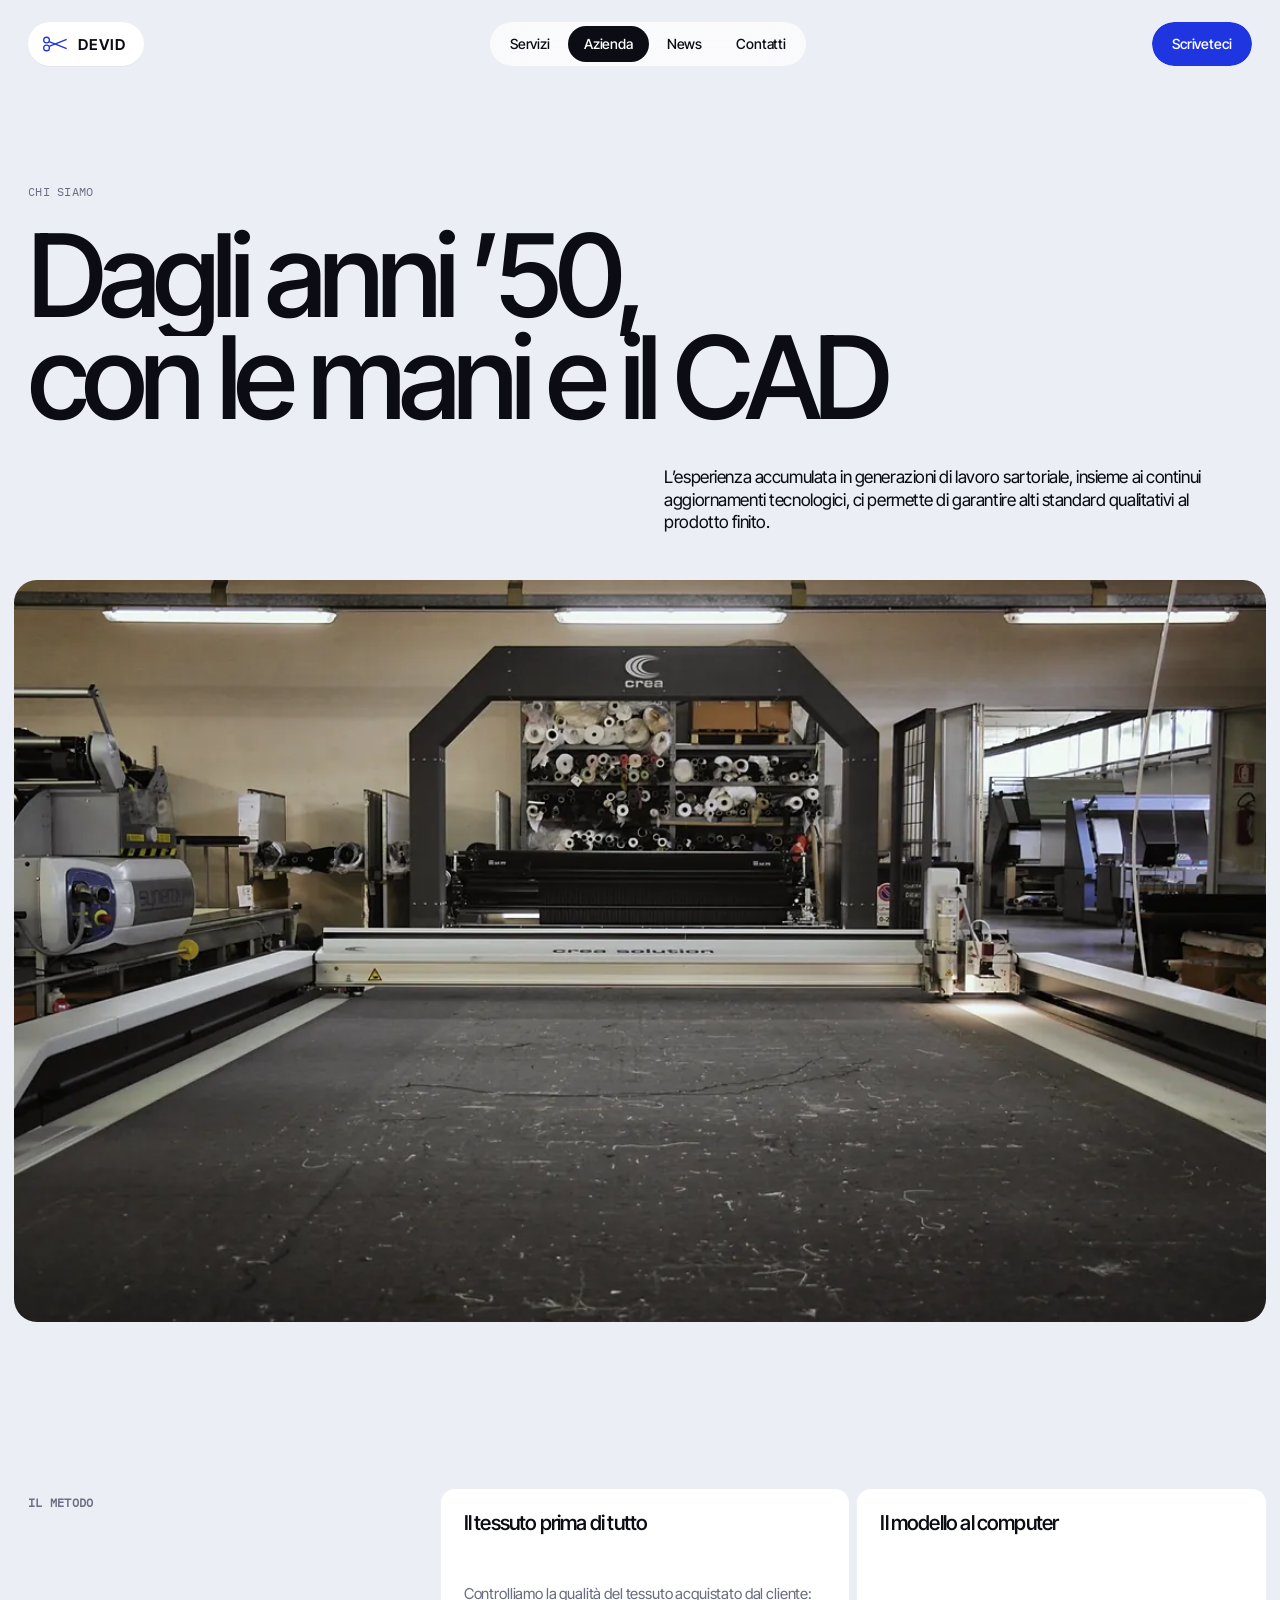
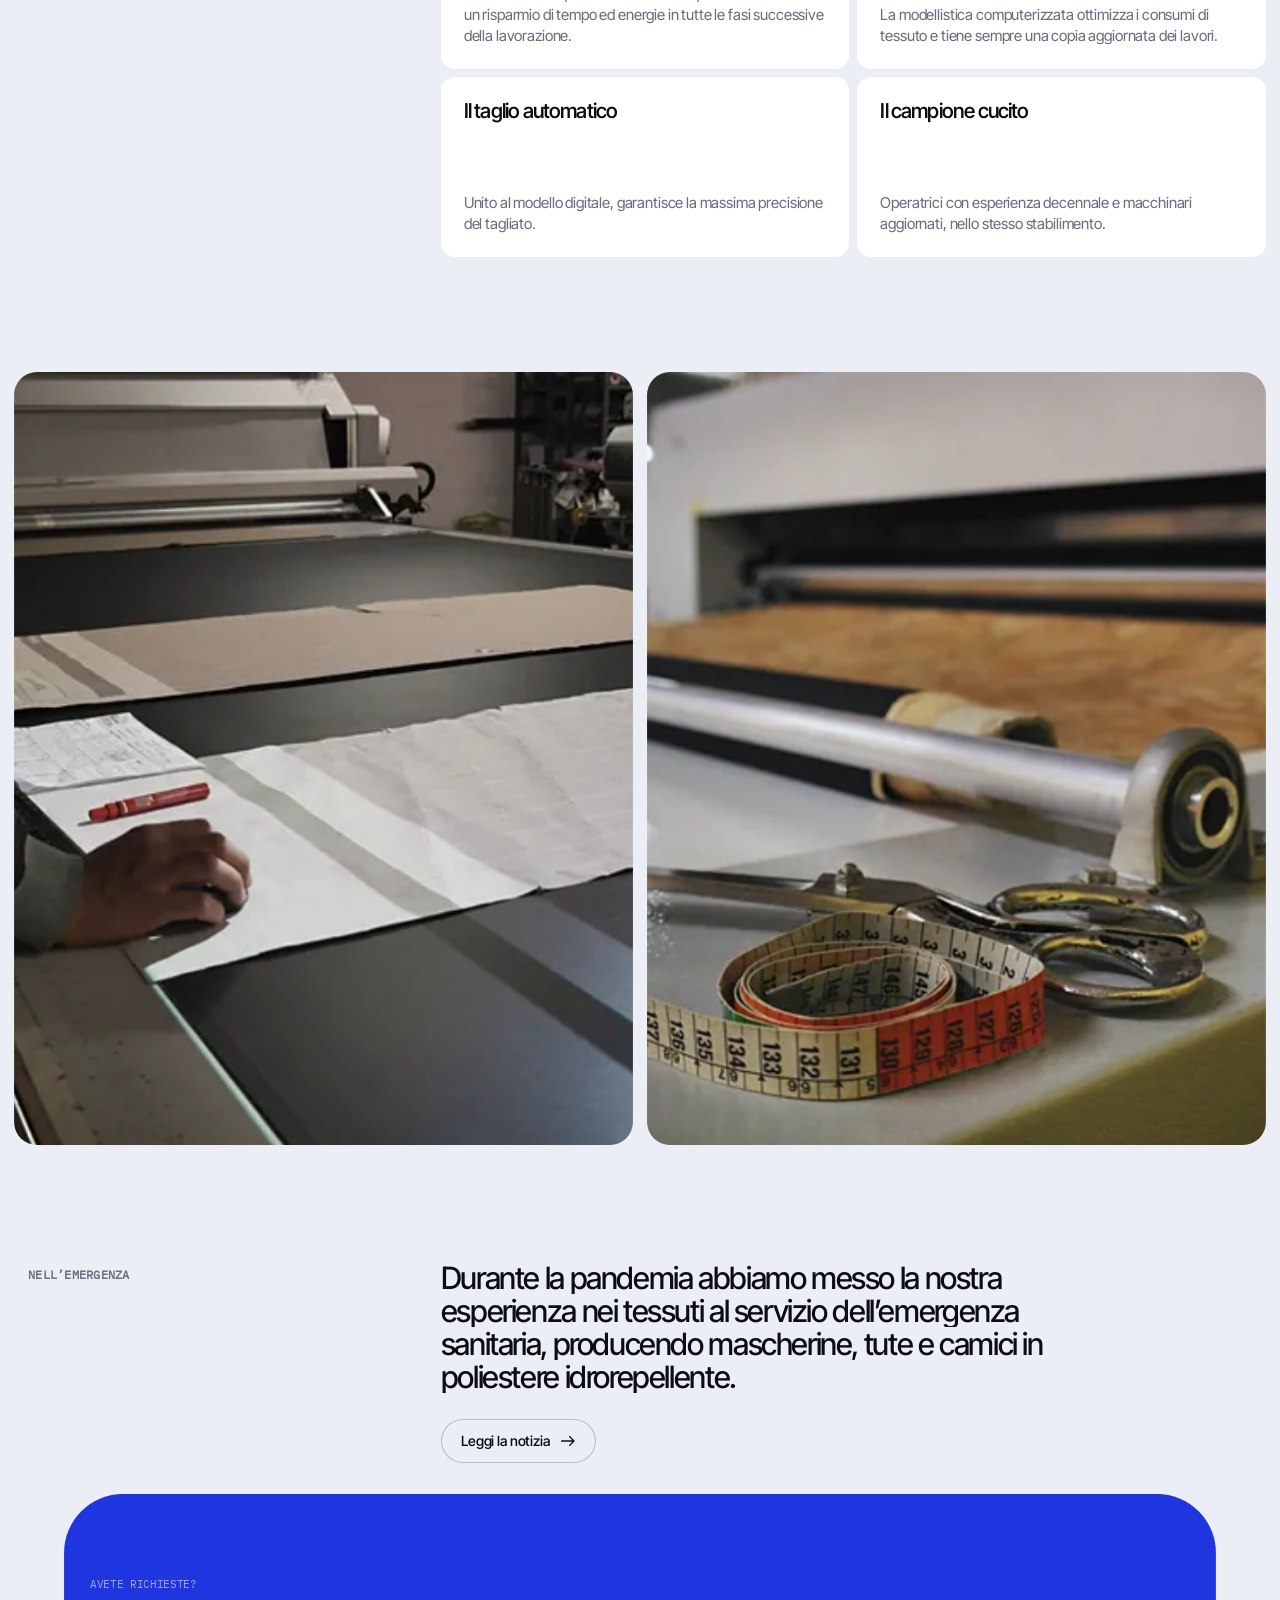
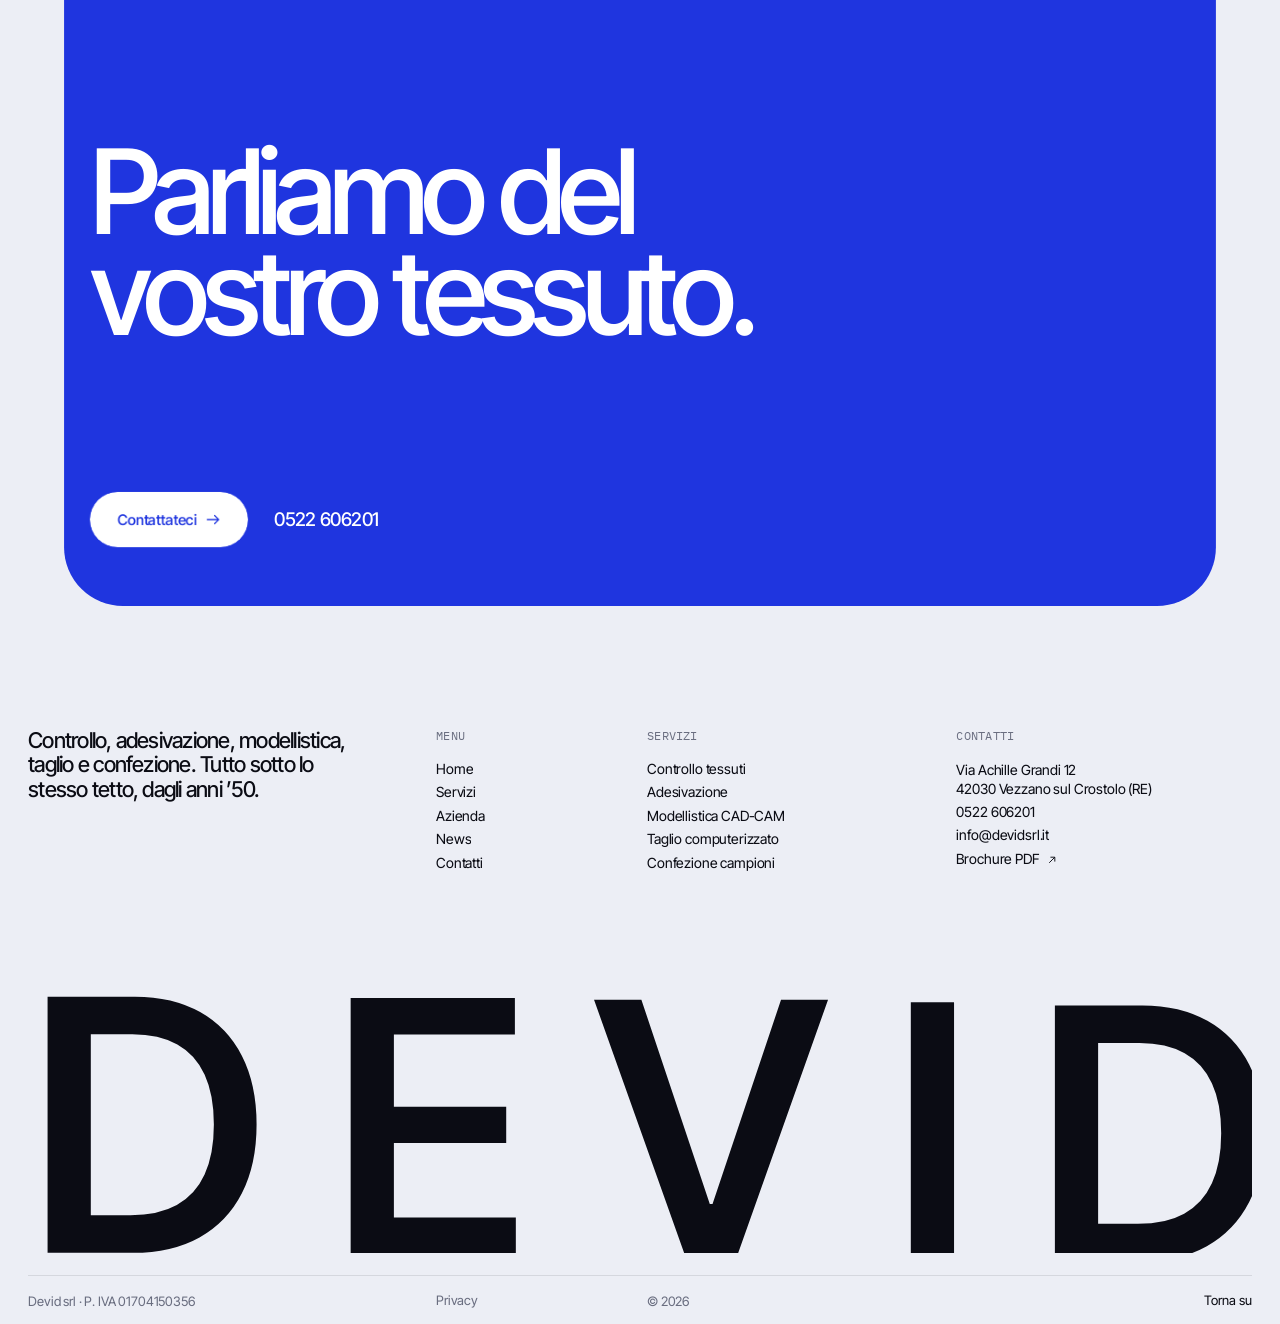
==== azienda/index.html @ daaae96e "Rifatto da capo nello stile di Lusion, col tessuto 3D Nuova apertura: una pezza simulata in WebGL ap" ====
<!doctype html>
<html lang="it">
<head>
<meta charset="utf-8">
<meta name="viewport" content="width=device-width, initial-scale=1, viewport-fit=cover">
<title>Azienda, Devid srl</title>
<meta name="description" content="Generazioni di lavoro sartoriale dagli anni Cinquanta e macchine sempre aggiornate: chi è Devid srl.">
<link rel="canonical" href="https://www.devidsrl.it/azienda/">
<meta property="og:type" content="website">
<meta property="og:locale" content="it_IT">
<meta property="og:title" content="Azienda, Devid srl">
<meta property="og:description" content="Generazioni di lavoro sartoriale dagli anni Cinquanta e macchine sempre aggiornate: chi è Devid srl.">
<meta property="og:url" content="https://www.devidsrl.it/azienda/">
<meta property="og:image" content="https://www.devidsrl.it/assets/img/condivisione.jpg">
<meta name="twitter:card" content="summary_large_image">
<meta name="theme-color" content="#eceef5">
<link rel="icon" href="../favicon.ico" sizes="32x32">
<link rel="icon" href="../assets/icona.svg" type="image/svg+xml">
<link rel="apple-touch-icon" href="../apple-touch-icon.png">
<link rel="preload" href="../assets/fonts/inter-tight-latin-wght-normal.woff2" as="font" type="font/woff2" crossorigin>
<link rel="stylesheet" href="../assets/css/sito.css">
<script>(function(h){h.classList.add('js');try{if(sessionStorage.getItem('devid-tenda'))h.classList.add('arrivo');if(sessionStorage.getItem('devid-visto'))h.classList.add('visto-carica')}catch(e){}setTimeout(function(){if(!window.devidPronto)h.classList.remove('js','arrivo')},4000)})(document.documentElement)</script>
</head>
<body class="pagina-interna">
<a class="salta" href="#contenuto">Vai al contenuto</a>
<div class="tenda" aria-hidden="true"><div class="tenda-pannello"><p class="tenda-titolo"></p></div></div>
<header class="testata" data-testata>
  <a class="marchio" href="../" aria-label="Devid srl, pagina iniziale" data-tenda="Devid srl"><svg class="g g-marchio" viewBox="0 0 40 24" aria-hidden="true"><g fill="none" stroke="currentColor" stroke-width="2"><circle cx="7" cy="6" r="4.4"/><circle cx="7" cy="18" r="4.4"/><path d="M11 8.2 38 19M11 15.8 38 5"/></g></svg><span>DEVID</span></a>
  <nav class="menu" aria-label="Principale">
    <a class="menu-voce" href="../servizi/"  data-tenda="Servizi"><span data-gira>Servizi</span></a><a class="menu-voce" href="../azienda/" aria-current="page" data-tenda="Azienda"><span data-gira>Azienda</span></a><a class="menu-voce" href="../news/"  data-tenda="News"><span data-gira>News</span></a><a class="menu-voce" href="../contatti/"  data-tenda="Contatti"><span data-gira>Contatti</span></a>
  </nav>
  <div class="testata-destra">
    <a class="bottone bottone-blu" href="../contatti/" data-tenda="Contatti" data-magnete><span class="bottone-fondo"></span><span class="bottone-testo"><span data-gira>Scriveteci</span></span></a>
    <button class="bottone bottone-chiaro apri-menu" type="button" aria-expanded="false" aria-controls="menu-telefono" aria-label="Apri il menu"><span class="bottone-fondo"></span><span class="bottone-testo"><span class="hamburger"><i></i><i></i></span></span></button>
  </div>
</header>
<div class="menu-telefono" id="menu-telefono" hidden>
  <div class="menu-telefono-carta">
    <nav aria-label="Menu">
      <a href="../" data-tenda="Devid srl"><span>Home</span></a>
      <a href="../servizi/" data-tenda="Servizi"><span>Servizi</span></a><a href="../azienda/" data-tenda="Azienda"><span>Azienda</span></a><a href="../news/" data-tenda="News"><span>News</span></a><a href="../contatti/" data-tenda="Contatti"><span>Contatti</span></a>
    </nav>
    <div class="menu-telefono-piede">
      <a href="tel:+390522606201">0522 606201</a>
      <a href="mailto:info@devidsrl.it">info@devidsrl.it</a>
    </div>
  </div>
</div>
<main id="contenuto">
  <section class="apertura">
    <div class="apertura-sopra">
      
      <p class="etichetta" data-sale>Chi siamo</p>
    </div>
    <h1 class="apertura-titolo"><span class="riga"><span class="riga-dentro">Dagli anni ’50,</span></span><span class="riga"><span class="riga-dentro">con le mani e il CAD</span></span></h1>
    <p class="apertura-testo" data-righe>L’esperienza accumulata in generazioni di lavoro sartoriale, insieme ai continui aggiornamenti tecnologici, ci permette di garantire alti standard qualitativi al prodotto finito.</p>
  </section>
  <figure class="foto-grande" data-foto-grande><div class="foto-grande-dentro"><img src="../assets/img/zund-sala-800.webp" srcset="../assets/img/zund-sala-800.webp 800w, ../assets/img/zund-sala-1400.webp 1400w, ../assets/img/zund-sala-2400.webp 2400w" sizes="100vw" alt="La sala taglio di Devid a Vezzano sul Crostolo" loading="eager" decoding="async"></div></figure>
  <div class="blocchi">
    <section class="blocco">
      <h2 class="blocco-titolo etichetta" data-sale>Il metodo</h2>
      <dl class="schede"><div class="scheda" data-scheda><dt>Il tessuto prima di tutto</dt><dd>Controlliamo la qualità del tessuto acquistato dal cliente: un risparmio di tempo ed energie in tutte le fasi successive della lavorazione.</dd></div><div class="scheda" data-scheda><dt>Il modello al computer</dt><dd>La modellistica computerizzata ottimizza i consumi di tessuto e tiene sempre una copia aggiornata dei lavori.</dd></div><div class="scheda" data-scheda><dt>Il taglio automatico</dt><dd>Unito al modello digitale, garantisce la massima precisione del tagliato.</dd></div><div class="scheda" data-scheda><dt>Il campione cucito</dt><dd>Operatrici con esperienza decennale e macchinari aggiornati, nello stesso stabilimento.</dd></div></dl>
    </section>
    <section class="doppia">
      <figure class="doppia-foto" data-foto><img src="../assets/img/cartamodello-800.webp" srcset="../assets/img/cartamodello-800.webp 800w, ../assets/img/cartamodello-1400.webp 1400w" sizes="(max-width: 760px) 92vw, 46vw" alt="Un modellista sistema i cartamodelli sul tavolo" loading="lazy" decoding="async"></figure>
      <figure class="doppia-foto" data-foto><img src="../assets/img/metro-800.webp" srcset="../assets/img/metro-800.webp 800w, ../assets/img/metro-1400.webp 1400w" sizes="(max-width: 760px) 92vw, 46vw" alt="Metro e forbici sulla macchina" loading="lazy" decoding="async"></figure>
    </section>
    <section class="blocco">
      <h2 class="blocco-titolo etichetta" data-sale>Nell’emergenza</h2>
      <div class="blocco-corpo">
        <p class="testo-grande" data-righe>Durante la pandemia abbiamo messo la nostra esperienza nei tessuti al servizio dell’emergenza sanitaria, producendo mascherine, tute e camici in poliestere idrorepellente.</p>
        <a class="bottone bottone-linea" href="../news/tute-e-camici-in-poliestere/" data-tenda="Tute e camici" data-magnete><span class="bottone-fondo"></span><span class="bottone-testo"><span data-gira>Leggi la notizia</span><svg class="g g-dx" viewBox="0 0 18 14" aria-hidden="true"><path d="M1 7h15M10.5 1.5 16 7l-5.5 5.5" fill="none" stroke="currentColor" stroke-width="1.5"/></svg></span></a>
      </div>
    </section>
  </div>
</main>
<section class="chiamata" aria-labelledby="chiamata-t">
  <div class="chiamata-carta" data-carta>
    <p class="etichetta etichetta-chiara">Avete richieste?</p>
    <h2 id="chiamata-t" class="chiamata-titolo" data-righe>Parliamo del<br>vostro tessuto.</h2>
    <div class="chiamata-azioni">
      <a class="bottone bottone-bianco bottone-grande" href="../contatti/" data-tenda="Contatti" data-magnete><span class="bottone-fondo"></span><span class="bottone-testo"><span data-gira>Contattateci</span><svg class="g g-dx" viewBox="0 0 18 14" aria-hidden="true"><path d="M1 7h15M10.5 1.5 16 7l-5.5 5.5" fill="none" stroke="currentColor" stroke-width="1.5"/></svg></span></a>
      <a class="chiamata-tel" href="tel:+390522606201">0522 606201</a>
    </div>
    <canvas class="chiamata-trama" data-trama aria-hidden="true"></canvas>
  </div>
</section>
<footer class="piede">
  <div class="piede-colonne">
    <div class="piede-colonna piede-intro">
      <p class="piede-frase">Controllo, adesivazione, modellistica, taglio e confezione. Tutto sotto lo stesso tetto, dagli anni ’50.</p>
    </div>
    <div class="piede-colonna">
      <p class="etichetta">Menu</p>
      <ul>
        <li><a href="../" data-tenda="Devid srl"><span data-gira>Home</span></a></li>
        <li><a href="../servizi/" data-tenda="Servizi"><span data-gira>Servizi</span></a></li><li><a href="../azienda/" data-tenda="Azienda"><span data-gira>Azienda</span></a></li><li><a href="../news/" data-tenda="News"><span data-gira>News</span></a></li><li><a href="../contatti/" data-tenda="Contatti"><span data-gira>Contatti</span></a></li>
      </ul>
    </div>
    <div class="piede-colonna">
      <p class="etichetta">Servizi</p>
      <ul><li><a href="../servizi/controllo-tessuti/" data-tenda="Controllo tessuti"><span data-gira>Controllo tessuti</span></a></li><li><a href="../servizi/adesivazione-tessuto/" data-tenda="Adesivazione"><span data-gira>Adesivazione</span></a></li><li><a href="../servizi/modellistica-cad-cam/" data-tenda="Modellistica CAD-CAM"><span data-gira>Modellistica CAD-CAM</span></a></li><li><a href="../servizi/taglio-tessuti/" data-tenda="Taglio computerizzato"><span data-gira>Taglio computerizzato</span></a></li><li><a href="../servizi/confezione-campioni/" data-tenda="Confezione campioni"><span data-gira>Confezione campioni</span></a></li></ul>
    </div>
    <div class="piede-colonna">
      <p class="etichetta">Contatti</p>
      <ul>
        <li><a href="https://www.google.com/maps/search/?api=1&query=Via+Achille+Grandi+12+42030+Vezzano+sul+Crostolo+RE" target="_blank" rel="noopener">Via Achille Grandi 12<br>42030 Vezzano sul Crostolo (RE)</a></li>
        <li><a href="tel:+390522606201"><span data-gira>0522 606201</span></a></li>
        <li><a href="mailto:info@devidsrl.it"><span data-gira>info@devidsrl.it</span></a></li>
        <li><a href="../assets/devid-srl-brochure.pdf" target="_blank" rel="noopener"><span data-gira>Brochure PDF</span> <svg class="g g-freccia" viewBox="0 0 16 16" aria-hidden="true"><path d="M3.5 12.5 12.5 3.5M5.5 3.5h7v7" fill="none" stroke="currentColor" stroke-width="1.5"/></svg></a></li>
      </ul>
    </div>
  </div>
  <div class="piede-marchio" aria-hidden="true" data-marchio-grande><span>D</span><span>E</span><span>V</span><span>I</span><span>D</span></div>
  <div class="piede-fondo">
    <p>Devid srl · P. IVA 01704150356</p>
    <p><a href="../privacy/" data-tenda="Privacy"><span data-gira>Privacy</span></a></p>
    <p>© <span data-anno>2026</span></p>
    <button class="su" type="button" data-su><span data-gira>Torna su</span></button>
  </div>
</footer>
<script src="../assets/js/gsap.min.js" defer></script>
<script src="../assets/js/ScrollTrigger.min.js" defer></script>
<script src="../assets/js/SplitText.min.js" defer></script>
<script src="../assets/js/CustomEase.min.js" defer></script>
<script src="../assets/js/lenis.min.js" defer></script>
<script src="../assets/js/sito.js" defer></script>
</body>
</html>
---- assets/css/sito.css ----
/* Devid srl: stile del sito */
@font-face { font-family: 'Inter Tight'; src: url('../fonts/inter-tight-latin-wght-normal.woff2') format('woff2'); font-weight: 100 900; font-style: normal; font-display: swap; }
@font-face { font-family: 'Plex Mono'; src: url('../fonts/ibm-plex-mono-latin-400-normal.woff2') format('woff2'); font-weight: 400; font-style: normal; font-display: swap; }

:root {
  --fondo: #eceef5;
  --carta: #ffffff;
  --inchiostro: #0b0c14;
  --grigio: #6a6e80;
  --grigio-2: #a4a8b8;
  --linea: rgba(11, 12, 20, .1);
  --blu: #1f35df;
  --blu-2: #3a4ff0;
  --notte: #080a16;
  --ghiaccio: #eef0ff;
  --ghiaccio-2: rgba(238, 240, 255, .6);
  --sans: 'Inter Tight', 'Helvetica Neue', Helvetica, Arial, sans-serif;
  --mono: 'Plex Mono', ui-monospace, 'SF Mono', Menlo, monospace;
  --m: clamp(12px, 1.1vw, 20px);
  --raggio: clamp(18px, 1.8vw, 32px);
  --raggio-p: clamp(12px, 1.1vw, 20px);
  --spazio: clamp(100px, 13vw, 210px);
  --uscita: cubic-bezier(.16, 1, .3, 1);
  --molla: cubic-bezier(.34, 1.5, .64, 1);
}

*, *::before, *::after { box-sizing: border-box; }
html { -webkit-text-size-adjust: 100%; text-size-adjust: 100%; }
html.lenis, html.lenis body { height: auto; }
.lenis.lenis-smooth { scroll-behavior: auto !important; }
.lenis.lenis-stopped { overflow: hidden; }
body {
  margin: 0; background: var(--fondo); color: var(--inchiostro);
  font-family: var(--sans); font-size: clamp(15px, 1.02vw, 17px); line-height: 1.4; font-weight: 420;
  letter-spacing: -.01em; -webkit-font-smoothing: antialiased; -moz-osx-font-smoothing: grayscale;
  overflow-x: clip;
}
img { display: block; max-width: 100%; }
a { color: inherit; text-decoration: none; }
button { font: inherit; color: inherit; background: none; border: 0; padding: 0; cursor: pointer; }
h1, h2, h3, p, ul, ol, dl, dd, figure { margin: 0; padding: 0; }
ul, ol { list-style: none; }
::selection { background: var(--blu); color: #fff; }
:focus-visible { outline: 2px solid var(--blu); outline-offset: 3px; border-radius: 6px; }
.salta { position: fixed; left: var(--m); top: -60px; z-index: 300; background: var(--inchiostro); color: #fff; padding: 10px 14px; border-radius: 10px; }
.salta:focus { top: 10px; }

.g { display: inline-block; flex: none; }
.g-freccia { width: 13px; height: 13px; }
.g-dx { width: 16px; height: 12px; }
.g-giu { width: 12px; height: 16px; }

.etichetta { font-family: var(--mono); font-size: 12px; letter-spacing: .02em; text-transform: uppercase; color: var(--grigio); line-height: 1.3; }
.etichetta-chiara { color: var(--ghiaccio-2); }
.riga { display: block; overflow: hidden; padding-bottom: .08em; margin-bottom: -.08em; }
.riga-dentro { display: block; }
.js .eroe-titolo .riga-dentro, .js .apertura-titolo .riga-dentro { transform: translateY(110%); }

/* testo che gira al passaggio */
[data-gira] { display: inline-block; position: relative; overflow: hidden; vertical-align: top; line-height: 1.25; }
[data-gira] .gira-a, [data-gira] .gira-b { display: block; transition: transform .7s var(--uscita); }
[data-gira] .gira-b { position: absolute; left: 0; top: 100%; }
@media (hover: hover) {
  a:hover > [data-gira] .gira-a, a:hover .bottone-testo [data-gira] .gira-a, button:hover [data-gira] .gira-a,
  a:hover > [data-gira] .gira-b, a:hover .bottone-testo [data-gira] .gira-b, button:hover [data-gira] .gira-b { transform: translateY(-100%); }
}

/* ---------- bottoni a pillola ---------- */
.bottone {
  position: relative; display: inline-flex; align-items: center; justify-content: center; height: 44px; padding: 0 20px;
  border-radius: 999px; font-size: 14px; font-weight: 520; letter-spacing: -.01em; isolation: isolate; overflow: hidden;
  will-change: transform; white-space: nowrap;
}
.bottone-grande { height: 60px; padding: 0 30px; font-size: 16px; }
.bottone-fondo { position: absolute; inset: 0; border-radius: inherit; z-index: -1; }
.bottone-fondo::after { content: ''; position: absolute; left: -10%; right: -10%; top: 100%; height: 220%; border-radius: 50%; transition: transform .75s var(--uscita); }
.bottone-testo { display: inline-flex; align-items: center; gap: 10px; transition: color .45s var(--uscita); }
.bottone-blu { color: #fff; } .bottone-blu .bottone-fondo { background: var(--blu); } .bottone-blu .bottone-fondo::after { background: var(--inchiostro); }
.bottone-scuro { color: #fff; } .bottone-scuro .bottone-fondo { background: var(--inchiostro); } .bottone-scuro .bottone-fondo::after { background: var(--blu); }
.bottone-chiaro { color: var(--inchiostro); } .bottone-chiaro .bottone-fondo { background: #fff; } .bottone-chiaro .bottone-fondo::after { background: var(--blu); }
.bottone-bianco { color: var(--blu); } .bottone-bianco .bottone-fondo { background: #fff; } .bottone-bianco .bottone-fondo::after { background: var(--inchiostro); }
.bottone-linea { color: var(--inchiostro); box-shadow: inset 0 0 0 1px rgba(11, 12, 20, .22); } .bottone-linea .bottone-fondo::after { background: var(--inchiostro); }
@media (hover: hover) {
  .bottone:hover .bottone-fondo::after { transform: translateY(-62%); }
  .bottone-chiaro:hover, .bottone-bianco:hover, .bottone-linea:hover { color: #fff; }
  .bottone-chiaro:hover .hamburger i { background: #fff; }
}
.bottone .g-dx { transition: transform .6s var(--uscita); }
@media (hover: hover) { .bottone:hover .g-dx { transform: translateX(3px); } }

/* ---------- testata ---------- */
.testata { position: fixed; inset: 0 0 auto; z-index: 100; display: flex; align-items: center; justify-content: space-between; padding: calc(var(--m) + 8px) calc(var(--m) * 2) 0; pointer-events: none; transition: transform .8s var(--uscita); }
.testata > * { pointer-events: auto; }
.testata.nascosta { transform: translateY(-140%); }
.marchio { display: inline-flex; align-items: center; gap: 10px; height: 44px; padding: 0 18px 0 14px; border-radius: 999px; background: #fff; font-weight: 640; font-size: 15px; letter-spacing: .06em; box-shadow: 0 1px 0 rgba(11,12,20,.04); }
.marchio .g-marchio { width: 26px; height: 16px; color: var(--blu); transition: transform .6s var(--molla); }
@media (hover: hover) { .marchio:hover .g-marchio { transform: rotate(-12deg) scale(1.08); } }
.menu { display: flex; gap: 2px; padding: 4px; border-radius: 999px; background: rgba(255, 255, 255, .72); backdrop-filter: blur(14px); -webkit-backdrop-filter: blur(14px); }
.menu-voce { height: 36px; padding: 0 16px; display: inline-flex; align-items: center; border-radius: 999px; font-size: 14px; font-weight: 500; transition: background .4s var(--uscita); }
.menu-voce[aria-current] { background: var(--inchiostro); color: #fff; }
@media (hover: hover) { .menu-voce:not([aria-current]):hover { background: #fff; } }
.testata-destra { display: flex; gap: 8px; }
.apri-menu { width: 44px; padding: 0; display: none; }
.hamburger { display: flex; flex-direction: column; gap: 5px; width: 16px; }
.hamburger i { display: block; height: 1.6px; background: var(--inchiostro); border-radius: 2px; transition: transform .5s var(--uscita), background .3s; }
.apri-menu[aria-expanded="true"] .hamburger i:first-child { transform: translateY(3.3px) rotate(45deg); }
.apri-menu[aria-expanded="true"] .hamburger i:last-child { transform: translateY(-3.3px) rotate(-45deg); }

.menu-telefono { position: fixed; inset: 0; z-index: 95; padding: 76px var(--m) var(--m); background: rgba(11, 12, 20, .25); }
.menu-telefono[hidden] { display: none; }
.menu-telefono-carta { background: #fff; border-radius: var(--raggio); padding: 18px 20px 22px; display: flex; flex-direction: column; gap: 28px; transform-origin: 100% 0; }
.menu-telefono nav { display: flex; flex-direction: column; }
.menu-telefono nav a { font-size: 40px; font-weight: 540; letter-spacing: -.04em; line-height: 1.12; overflow: hidden; }
.menu-telefono nav a span { display: block; }
.menu-telefono-piede { display: flex; flex-direction: column; gap: 4px; font-size: 15px; color: var(--grigio); }

/* ---------- tenda fra le pagine ---------- */
.tenda { position: fixed; inset: 0; z-index: 200; pointer-events: none; visibility: hidden; }
.tenda-pannello { position: absolute; inset: 0; background: var(--blu); display: flex; align-items: center; justify-content: center; border-radius: 0; }
.tenda-titolo { color: #fff; font-size: clamp(34px, 5vw, 80px); font-weight: 540; letter-spacing: -.045em; white-space: nowrap; }
.arrivo .tenda { visibility: visible; }

/* ---------- caricamento ---------- */
.carica { position: fixed; inset: 0; z-index: 250; background: var(--notte); color: #fff; display: none; }
.js .pagina-home .carica { display: block; }
.arrivo .carica, .visto-carica .carica { display: none !important; }
.carica-barra { position: absolute; left: 50%; top: 50%; width: min(220px, 40vw); height: 3px; transform: translate(-50%, -50%); background: rgba(255, 255, 255, .14); border-radius: 3px; overflow: hidden; }
.carica-barra i { position: absolute; inset: 0; background: #fff; transform-origin: 0 50%; transform: scaleX(0); border-radius: 3px; }
.carica-conta { position: absolute; left: calc(var(--m) * 2); bottom: var(--m); font-size: clamp(90px, 16vw, 260px); font-weight: 480; letter-spacing: -.06em; line-height: .8; font-variant-numeric: tabular-nums; }
.carica-nome { position: absolute; right: calc(var(--m) * 2); bottom: calc(var(--m) * 1.6); font-family: var(--mono); font-size: 12px; letter-spacing: .08em; color: rgba(255, 255, 255, .55); }

/* ---------- eroe col tessuto ---------- */
.eroe { position: relative; }
.eroe-palco { height: 100vh; height: 100lvh; padding: var(--m); }
.eroe-carta { position: relative; height: 100%; border-radius: var(--raggio); overflow: hidden; color: var(--ghiaccio); isolation: isolate;
  background: radial-gradient(120% 90% at 50% 18%, #1b2153 0%, #0d1030 42%, #080a16 100%); }
.senza-webgl .eroe-carta { background: #080a16 url('../img/hero-laser-blu-1400.webp') center 75% / cover; }
.eroe-tela { position: absolute; inset: 0; width: 100%; height: 100%; z-index: 2; opacity: 0; transition: opacity 1.2s var(--uscita); }
.tela-pronta .eroe-tela { opacity: 1; }
.eroe-velo { position: absolute; inset: 0; z-index: 3; pointer-events: none; background: linear-gradient(180deg, rgba(8,10,22,.55) 0%, rgba(8,10,22,0) 22%, rgba(8,10,22,0) 55%, rgba(8,10,22,.82) 100%); }
.eroe-dietro { position: absolute; inset: 0; z-index: 1; display: flex; flex-direction: column; align-items: center; justify-content: center; gap: 22px; text-align: center; padding: 0 var(--m); }
.eroe-dietro-titolo { font-size: clamp(42px, 7vw, 128px); font-weight: 520; letter-spacing: -.055em; line-height: .92; color: #fff; }
.eroe-sopra { position: absolute; inset: 0; z-index: 4; display: flex; flex-direction: column; justify-content: flex-end; padding: calc(var(--m) * 2.4) calc(var(--m) * 2) calc(var(--m) * 1.8); pointer-events: none; }
.eroe-sopra a { pointer-events: auto; }
.eroe-luogo { position: absolute; top: calc(76px + var(--m)); left: calc(var(--m) * 2); display: flex; flex-direction: column; gap: 2px; }
.eroe-titolo { font-size: clamp(46px, 7.6vw, 142px); font-weight: 520; letter-spacing: -.058em; line-height: .9; color: #fff; max-width: 11em; }
.eroe-basso { display: flex; justify-content: space-between; align-items: flex-end; gap: 24px; margin-top: clamp(22px, 2.6vw, 40px); }
.eroe-testo { max-width: 30em; color: var(--ghiaccio-2); font-size: clamp(14px, 1vw, 16px); }
.eroe-scorri { display: inline-flex; align-items: center; gap: 12px; font-family: var(--mono); font-size: 12px; text-transform: uppercase; letter-spacing: .04em; color: var(--ghiaccio-2); white-space: nowrap; }
.eroe-scorri-cerchio { width: 40px; height: 40px; border-radius: 50%; border: 1px solid rgba(238, 240, 255, .3); display: inline-flex; align-items: center; justify-content: center; color: #fff; overflow: hidden; }
.eroe-scorri-cerchio .g { animation: scendi 2.2s var(--uscita) infinite; }
@keyframes scendi { 0% { transform: translateY(-140%); } 40%, 60% { transform: translateY(0); } 100% { transform: translateY(140%); } }
.eroe-laser-dato { position: absolute; z-index: 4; top: calc(76px + var(--m)); right: calc(var(--m) * 2); display: flex; gap: 10px; font-variant-numeric: tabular-nums; opacity: 0; }

/* ---------- sezioni comuni ---------- */
.sezione-testa { display: flex; justify-content: space-between; align-items: flex-end; gap: 24px; padding: 0 calc(var(--m) * 2) clamp(28px, 3.4vw, 56px); }
.sezione-titolo { font-size: clamp(38px, 5vw, 92px); font-weight: 520; letter-spacing: -.055em; line-height: .94; }
.sezione-nota { max-width: 22em; color: var(--grigio); font-size: 14px; }

/* dichiarazione */
.dichiarazione { padding: var(--spazio) calc(var(--m) * 2); }
.dichiarazione > .etichetta { margin-bottom: 26px; }
.dichiarazione-testo { font-size: clamp(30px, 3.9vw, 74px); font-weight: 480; letter-spacing: -.048em; line-height: 1.02; max-width: 18em; }
.dichiarazione-testo em { font-style: normal; color: var(--blu); }
.dichiarazione-testo .parola { color: rgba(11, 12, 20, .14); transition: none; }
.dichiarazione-testo em .parola { color: rgba(31, 53, 223, .16); }
.dichiarazione-sotto { display: flex; gap: 10px; margin-top: clamp(32px, 4vw, 64px); flex-wrap: wrap; }

/* servizi: carte grandi */
.servizi { padding-bottom: var(--spazio); }
.servizi-griglia { display: grid; grid-template-columns: 1fr 1fr; gap: var(--m); padding: 0 var(--m); }
.servizio-carta { display: flex; flex-direction: column; gap: 16px; }
.carta-giu { margin-top: clamp(60px, 9vw, 160px); }
.servizi-griglia .servizio-carta:last-child:nth-child(odd) { grid-column: 1 / -1; width: calc(50% - var(--m) / 2); justify-self: center; margin-top: 0; }
.servizio-foto { position: relative; aspect-ratio: 4 / 3; border-radius: var(--raggio); overflow: hidden; background: #d9dce8; transform: translateZ(0); }
.servizio-foto img { width: 100%; height: 100%; object-fit: cover; transform: scale(1.02); transition: transform 1.4s var(--uscita); }
@media (hover: hover) { .servizio-carta:hover .servizio-foto img { transform: scale(1.08); } }
.servizio-testo { display: grid; grid-template-columns: 1fr auto; gap: 6px 20px; padding: 0 6px; }
.servizio-nome { font-size: clamp(22px, 1.9vw, 34px); font-weight: 540; letter-spacing: -.04em; line-height: 1.05; }
.servizio-breve { grid-column: 1; color: var(--grigio); font-size: 15px; max-width: 30em; }
.servizio-tag { grid-column: 2; grid-row: 1 / span 2; display: flex; flex-direction: column; align-items: flex-end; gap: 4px; }
.servizio-tag li, .apertura-tag li { font-family: var(--mono); font-size: 11px; text-transform: uppercase; letter-spacing: .03em; padding: 5px 10px 4px; border-radius: 999px; background: #fff; white-space: nowrap; }

/* cursore sopra le foto */
.cursore { position: fixed; left: 0; top: 0; z-index: 150; pointer-events: none; width: 92px; height: 92px; margin: -46px 0 0 -46px; border-radius: 50%; background: var(--blu); color: #fff; display: flex; align-items: center; justify-content: center; font-size: 14px; font-weight: 560; transform: scale(0); }
@media (hover: none) { .cursore { display: none; } }

/* numeri */
.numeri { padding: 0 var(--m) var(--spazio); }
.numeri-carta { background: var(--notte); color: #fff; border-radius: var(--raggio); padding: clamp(32px, 4.6vw, 80px) calc(var(--m) * 2) 0; overflow: hidden; }
.numeri-testa { display: flex; flex-direction: column; gap: 20px; }
.numeri-titolo { font-size: clamp(34px, 4.2vw, 80px); font-weight: 520; letter-spacing: -.055em; line-height: .96; max-width: 14em; }
.numeri-griglia { display: grid; grid-template-columns: repeat(4, 1fr); gap: var(--m); margin-top: clamp(48px, 6vw, 110px); }
.numero { border-top: 1px solid rgba(255, 255, 255, .16); padding-top: 18px; }
.numero-cifra { font-size: clamp(64px, 7.6vw, 150px); font-weight: 480; letter-spacing: -.065em; line-height: .86; font-variant-numeric: tabular-nums; }
.numero-cifra small { font-size: .22em; letter-spacing: -.02em; margin-left: .25em; color: var(--ghiaccio-2); vertical-align: top; position: relative; top: .5em; }
.numero-testo { margin-top: 14px; color: var(--ghiaccio-2); font-size: 14px; max-width: 16em; }
.nastro { margin: clamp(56px, 6vw, 100px) calc(var(--m) * -2) 0; border-top: 1px solid rgba(255, 255, 255, .12); overflow: hidden; padding: 22px 0 24px; }
.nastro-binario { display: flex; width: max-content; will-change: transform; }
.nastro-giro { display: flex; align-items: center; gap: 30px; padding-right: 30px; font-size: clamp(22px, 2.3vw, 42px); font-weight: 480; letter-spacing: -.04em; white-space: nowrap; }
.nastro-giro .g { width: 22px; height: 22px; color: var(--blu-2); }

/* galleria che scorre */
.laboratorio { padding-bottom: var(--spazio); overflow: hidden; }
.galleria { overflow: hidden; cursor: grab; touch-action: pan-y; }
.galleria:active { cursor: grabbing; }
.galleria-binario { display: flex; gap: var(--m); width: max-content; padding: 0 var(--m); will-change: transform; }
.galleria-foto { flex: none; width: clamp(260px, 27vw, 480px); aspect-ratio: 4 / 5; border-radius: var(--raggio); overflow: hidden; background: #d9dce8; }
.galleria-foto:nth-child(3n + 2) { aspect-ratio: 1 / 1; margin-top: 8%; }
.galleria-foto:nth-child(3n) { aspect-ratio: 3 / 4; margin-top: 3%; }
.galleria-foto img { width: 100%; height: 100%; object-fit: cover; pointer-events: none; user-select: none; -webkit-user-drag: none; }

/* settori */
.settori { padding-bottom: var(--spazio); }
.settori-elenco { padding: 0 var(--m); display: flex; flex-direction: column; gap: 6px; }
.settore { position: relative; display: grid; grid-template-columns: 5fr 6fr 120px; align-items: center; gap: var(--m); padding: 18px calc(var(--m) * 1.2); border-radius: var(--raggio-p); background: #fff; overflow: hidden; isolation: isolate; min-height: 104px; }
.settore-fondo { position: absolute; inset: 0; background: var(--blu); z-index: -1; clip-path: inset(0 100% 0 0 round var(--raggio-p)); transition: clip-path .8s var(--uscita); }
.settore-nome { font-size: clamp(28px, 3.2vw, 60px); font-weight: 520; letter-spacing: -.05em; line-height: 1; transition: color .5s var(--uscita), transform .8s var(--uscita); }
.settore-testo { color: var(--grigio); font-size: 15px; max-width: 30em; transition: color .5s var(--uscita); }
.settore-foto { justify-self: end; width: 120px; aspect-ratio: 4 / 3; border-radius: 12px; overflow: hidden; transform: scale(.7) rotate(-6deg); opacity: 0; transition: transform .8s var(--molla), opacity .5s var(--uscita); }
.settore-foto img { width: 100%; height: 100%; object-fit: cover; }
@media (hover: hover) {
  .settore:hover .settore-fondo { clip-path: inset(0 0 0 0 round var(--raggio-p)); }
  .settore:hover .settore-nome { color: #fff; transform: translateX(10px); }
  .settore:hover .settore-testo { color: rgba(255, 255, 255, .8); }
  .settore:hover .settore-foto { transform: none; opacity: 1; }
}

/* novità */
.novita { padding-bottom: var(--spazio); }
.novita-griglia { display: grid; grid-template-columns: 1fr 1fr; gap: var(--m); padding: 0 var(--m); }
.novita-carta { display: flex; flex-direction: column; gap: 12px; }
.novita-foto { aspect-ratio: 16 / 10; border-radius: var(--raggio); overflow: hidden; background: #d9dce8; }
.novita-foto img { width: 100%; height: 100%; object-fit: cover; transition: transform 1.4s var(--uscita); }
@media (hover: hover) { .novita-carta:hover .novita-foto img { transform: scale(1.06); } }
.novita-carta .etichetta { padding: 0 6px; margin-top: 4px; }
.novita-titolo { padding: 0 6px; font-size: clamp(22px, 1.9vw, 34px); font-weight: 540; letter-spacing: -.04em; line-height: 1.05; }

/* chiamata e piede */
.chiamata { padding: 0 var(--m) var(--m); }
.chiamata-carta { position: relative; overflow: hidden; isolation: isolate; border-radius: var(--raggio); background: var(--blu); color: #fff; padding: clamp(48px, 7vw, 130px) calc(var(--m) * 2) clamp(40px, 5vw, 80px); min-height: min(86vh, 820px); display: flex; flex-direction: column; justify-content: space-between; gap: 40px; }
.chiamata-trama { position: absolute; inset: 0; width: 100%; height: 100%; z-index: -1; opacity: .55; }
.chiamata-titolo { font-size: clamp(52px, 10vw, 196px); font-weight: 520; letter-spacing: -.065em; line-height: .86; }
.chiamata-azioni { display: flex; align-items: center; gap: 28px; flex-wrap: wrap; }
.chiamata-tel { font-size: clamp(18px, 1.6vw, 26px); font-weight: 500; letter-spacing: -.03em; }
.piede { padding: clamp(48px, 6vw, 90px) calc(var(--m) * 2) var(--m); }
.piede-colonne { display: grid; grid-template-columns: 4fr 2fr 3fr 3fr; gap: var(--m); font-size: 14px; }
.piede-frase { font-size: clamp(20px, 1.7vw, 28px); font-weight: 480; letter-spacing: -.035em; line-height: 1.12; max-width: 15em; }
.piede-colonna .etichetta { margin-bottom: 14px; }
.piede-colonna li { padding: 2px 0; }
.piede-colonna .g { width: 10px; height: 10px; margin-left: 4px; }
.piede-marchio { display: flex; justify-content: space-between; margin-top: clamp(60px, 8vw, 140px); font-size: clamp(90px, 27.5vw, 520px); font-weight: 560; letter-spacing: -.07em; line-height: .74; overflow: hidden; padding-top: .04em; color: var(--inchiostro); }
.piede-marchio span { display: block; }
.piede-fondo { display: grid; grid-template-columns: 4fr 2fr 3fr 3fr; gap: var(--m); margin-top: 22px; padding-top: 16px; border-top: 1px solid var(--linea); font-size: 13px; color: var(--grigio); }
.su { justify-self: end; font-size: 13px; color: var(--inchiostro); }

/* ---------- pagine interne ---------- */
.apertura { padding: calc(130px + 6vh) calc(var(--m) * 2) clamp(30px, 3.6vw, 60px); }
.apertura-sopra { display: flex; align-items: center; gap: 22px; margin-bottom: clamp(18px, 2vw, 32px); }
.indietro { display: inline-flex; align-items: center; gap: 10px; height: 36px; padding: 0 16px 0 12px; border-radius: 999px; background: #fff; font-size: 14px; font-weight: 500; }
.indietro .g { transform: scaleX(-1); }
.apertura-titolo { font-size: clamp(50px, 9vw, 176px); font-weight: 520; letter-spacing: -.06em; line-height: .88; }
.apertura-testo { margin-top: clamp(26px, 3vw, 50px); max-width: 34em; margin-left: auto; font-size: clamp(17px, 1.35vw, 23px); letter-spacing: -.025em; line-height: 1.3; }
.apertura-tag { display: flex; gap: 6px; flex-wrap: wrap; padding: 0 calc(var(--m) * 2) var(--m); }
.apertura-azioni { padding: 0 calc(var(--m) * 2) var(--spazio); }
.foto-grande { margin: 0 var(--m); height: min(84vh, 58vw); border-radius: var(--raggio); overflow: hidden; background: #d9dce8; }
.foto-grande-dentro { width: 100%; height: 100%; }
.foto-grande img { width: 100%; height: 116%; object-fit: cover; margin-top: -8%; }
.blocchi { padding: var(--spazio) var(--m) 0; display: flex; flex-direction: column; gap: clamp(80px, 9vw, 150px); }
.blocco { display: grid; grid-template-columns: 1fr 2fr; gap: var(--m); }
.blocco-titolo { padding: 6px calc(var(--m)) 0; }
.blocco-corpo { display: flex; flex-direction: column; gap: 26px; align-items: flex-start; }
.testo { max-width: 38em; color: var(--grigio); }
.testo-grande { font-size: clamp(24px, 2.4vw, 42px); font-weight: 480; letter-spacing: -.045em; line-height: 1.08; max-width: 20em; }
.schede { display: grid; grid-template-columns: 1fr 1fr; gap: 8px; }
.scheda { background: #fff; border-radius: var(--raggio-p); padding: clamp(18px, 1.8vw, 30px); display: flex; flex-direction: column; gap: 12px; min-height: 180px; }
.scheda dt { font-size: clamp(20px, 1.6vw, 28px); font-weight: 540; letter-spacing: -.04em; line-height: 1.05; }
.scheda dd { margin: auto 0 0; color: var(--grigio); font-size: 15px; }
.tabella-carta { width: 100%; background: #fff; border-radius: var(--raggio-p); padding: 8px clamp(16px, 1.6vw, 26px); }
.tabella-scorre { overflow-x: auto; }
.tabella { width: 100%; border-collapse: collapse; font-size: 14px; min-width: 520px; }
.tabella th { text-align: left; font-family: var(--mono); font-weight: 400; font-size: 11px; text-transform: uppercase; color: var(--grigio); padding: 14px 12px 12px 0; }
.tabella td { padding: 14px 12px 14px 0; border-top: 1px solid var(--linea); vertical-align: top; }
.campanello { display: inline-block; padding: 3px 10px 4px; border-radius: 99px; font-size: 12px; }
.campanello-giallo { color: #7a5f00; background: #f7eab0; }
.campanello-verde { color: #1d5a31; background: #d3ecd9; }
.campanello-rosso { color: #8a1f1f; background: #f6d4cf; }
.doppia { display: grid; grid-template-columns: 1fr 1fr; gap: var(--m); }
.doppia-foto { aspect-ratio: 4 / 5; border-radius: var(--raggio); overflow: hidden; }
.doppia-foto img { width: 100%; height: 100%; object-fit: cover; }
.prossimo { padding: var(--spazio) var(--m) var(--spazio); }
.prossimo-carta { position: relative; display: block; height: min(70vh, 640px); border-radius: var(--raggio); overflow: hidden; color: #fff; isolation: isolate; }
.prossimo-foto { position: absolute; inset: 0; z-index: -1; }
.prossimo-foto img { width: 100%; height: 100%; object-fit: cover; transform: scale(1.04); transition: transform 1.6s var(--uscita); }
.prossimo-foto::after { content: ''; position: absolute; inset: 0; background: linear-gradient(180deg, rgba(8,10,22,.15), rgba(8,10,22,.7)); }
.prossimo-testo { position: absolute; inset: auto calc(var(--m) * 2) calc(var(--m) * 2); display: flex; flex-direction: column; gap: 12px; }
.prossimo-nome { font-size: clamp(44px, 7vw, 130px); font-weight: 520; letter-spacing: -.06em; line-height: .9; }
.prossimo-cerchio { position: absolute; right: 0; bottom: 0; width: 64px; height: 64px; border-radius: 50%; background: #fff; color: var(--inchiostro); display: flex; align-items: center; justify-content: center; transition: transform .7s var(--molla), background .4s; }
@media (hover: hover) {
  .prossimo-carta:hover .prossimo-foto img { transform: scale(1.1); }
  .prossimo-carta:hover .prossimo-cerchio { transform: scale(1.18) rotate(-45deg); background: var(--blu); color: #fff; }
}
.contatti { display: grid; grid-template-columns: 1fr 1fr; gap: 8px; padding: 0 var(--m); }
.contatto { position: relative; display: flex; flex-direction: column; gap: 40px; justify-content: space-between; background: #fff; border-radius: var(--raggio); padding: clamp(20px, 2vw, 34px); min-height: 220px; overflow: hidden; isolation: isolate; transition: color .5s var(--uscita); }
.contatto::before { content: ''; position: absolute; inset: 0; z-index: -1; background: var(--blu); clip-path: circle(0% at 100% 0%); transition: clip-path .9s var(--uscita); }
.contatto-largo { grid-column: 1 / -1; }
.contatto-valore { font-size: clamp(26px, 3.4vw, 64px); font-weight: 520; letter-spacing: -.05em; line-height: 1; overflow-wrap: anywhere; }
.contatto-cerchio { position: absolute; right: clamp(20px, 2vw, 34px); top: clamp(20px, 2vw, 34px); width: 46px; height: 46px; border-radius: 50%; background: var(--fondo); display: flex; align-items: center; justify-content: center; color: var(--inchiostro); transition: transform .7s var(--molla); }
@media (hover: hover) {
  .contatto:hover { color: #fff; }
  .contatto:hover .etichetta { color: rgba(255, 255, 255, .7); }
  .contatto:hover::before { clip-path: circle(150% at 100% 0%); }
  .contatto:hover .contatto-cerchio { transform: rotate(45deg) scale(1.1); background: #fff; }
}
.mappa { position: relative; height: min(70vh, 640px); border-radius: var(--raggio); overflow: hidden; background: #d9dce8; }
.mappa iframe { width: 100%; height: 100%; border: 0; filter: grayscale(1) contrast(1.05); }
.mappa-bottone { position: absolute; left: var(--m); bottom: var(--m); }

/* ---------- telefono e tablet ---------- */
@media (max-width: 1024px) {
  .numeri-griglia { grid-template-columns: 1fr 1fr; row-gap: 40px; }
  .settore { grid-template-columns: 1fr 1fr; }
  .settore-foto { display: none; }
}
@media (max-width: 860px) {
  .menu { display: none; }
  .apri-menu { display: inline-flex; }
}
@media (max-width: 760px) {
  :root { --spazio: clamp(80px, 22vw, 120px); }
  .testata { padding: calc(var(--m) + 4px) var(--m) 0; }
  .testata-destra .bottone-blu { display: none; }
  .eroe-sopra { padding: 0 calc(var(--m) * 1.4) calc(var(--m) * 1.4); }
  .eroe-luogo { top: calc(70px + var(--m)); left: calc(var(--m) * 1.4); }
  .eroe-laser-dato { top: calc(70px + var(--m)); right: calc(var(--m) * 1.4); }
  .eroe-titolo { font-size: clamp(42px, 12.5vw, 64px); }
  .eroe-basso { flex-direction: column; align-items: flex-start; gap: 18px; }
  .eroe-dietro-titolo { font-size: clamp(38px, 11vw, 60px); }
  .sezione-testa { flex-direction: column; align-items: flex-start; padding: 0 calc(var(--m) * 1.4) 28px; }
  .dichiarazione { padding: var(--spazio) calc(var(--m) * 1.4); }
  .servizi-griglia, .novita-griglia { grid-template-columns: 1fr; gap: 40px; }
  .carta-giu { margin-top: 0; }
  .servizi-griglia .servizio-carta:last-child:nth-child(odd) { width: auto; }
  .servizio-testo { grid-template-columns: 1fr; }
  .servizio-tag { grid-column: 1; grid-row: auto; flex-direction: row; flex-wrap: wrap; align-items: flex-start; margin-top: 6px; }
  .numeri-carta { padding: 36px calc(var(--m) * 1.4) 0; }
  .nastro { margin: 56px calc(var(--m) * -1.4) 0; }
  .galleria-foto { width: 66vw; }
  .settore { grid-template-columns: 1fr; gap: 8px; padding: 18px; min-height: 0; }
  .chiamata-carta { min-height: 72vh; padding: 48px calc(var(--m) * 1.4) 32px; }
  .piede { padding: 48px calc(var(--m) * 1.4) var(--m); }
  .piede-colonne { grid-template-columns: 1fr 1fr; row-gap: 36px; }
  .piede-intro { grid-column: 1 / -1; }
  .piede-colonne .piede-colonna:last-child { grid-column: 1 / -1; }
  .piede-fondo { grid-template-columns: 1fr 1fr; row-gap: 6px; }
  .apertura { padding: 120px calc(var(--m) * 1.4) 28px; }
  .apertura-sopra { flex-wrap: wrap; gap: 14px; }
  .apertura-testo { margin-left: 0; }
  .apertura-tag { padding: 0 calc(var(--m) * 1.4) var(--m); }
  .foto-grande { height: 60vh; height: 60svh; max-height: 120vw; }
  .blocco { grid-template-columns: 1fr; gap: 20px; }
  .blocco-titolo { padding: 0 6px; }
  .schede, .contatti, .doppia { grid-template-columns: 1fr; }
  .scheda { min-height: 0; }
  .contatto { min-height: 170px; }
  .prossimo-carta { height: 62vh; }
  .prossimo-cerchio { width: 52px; height: 52px; }
}

/* ---------- movimento ridotto ---------- */
.ridotto .eroe-sopra, .ridotto .eroe-dietro { opacity: 1 !important; }
@media (prefers-reduced-motion: reduce) {
  .js .eroe-titolo .riga-dentro, .js .apertura-titolo .riga-dentro { transform: none; }
  .carica { display: none !important; }
  .eroe-scorri-cerchio .g { animation: none; }
  .dichiarazione-testo .parola, .dichiarazione-testo em .parola { color: inherit; }
}
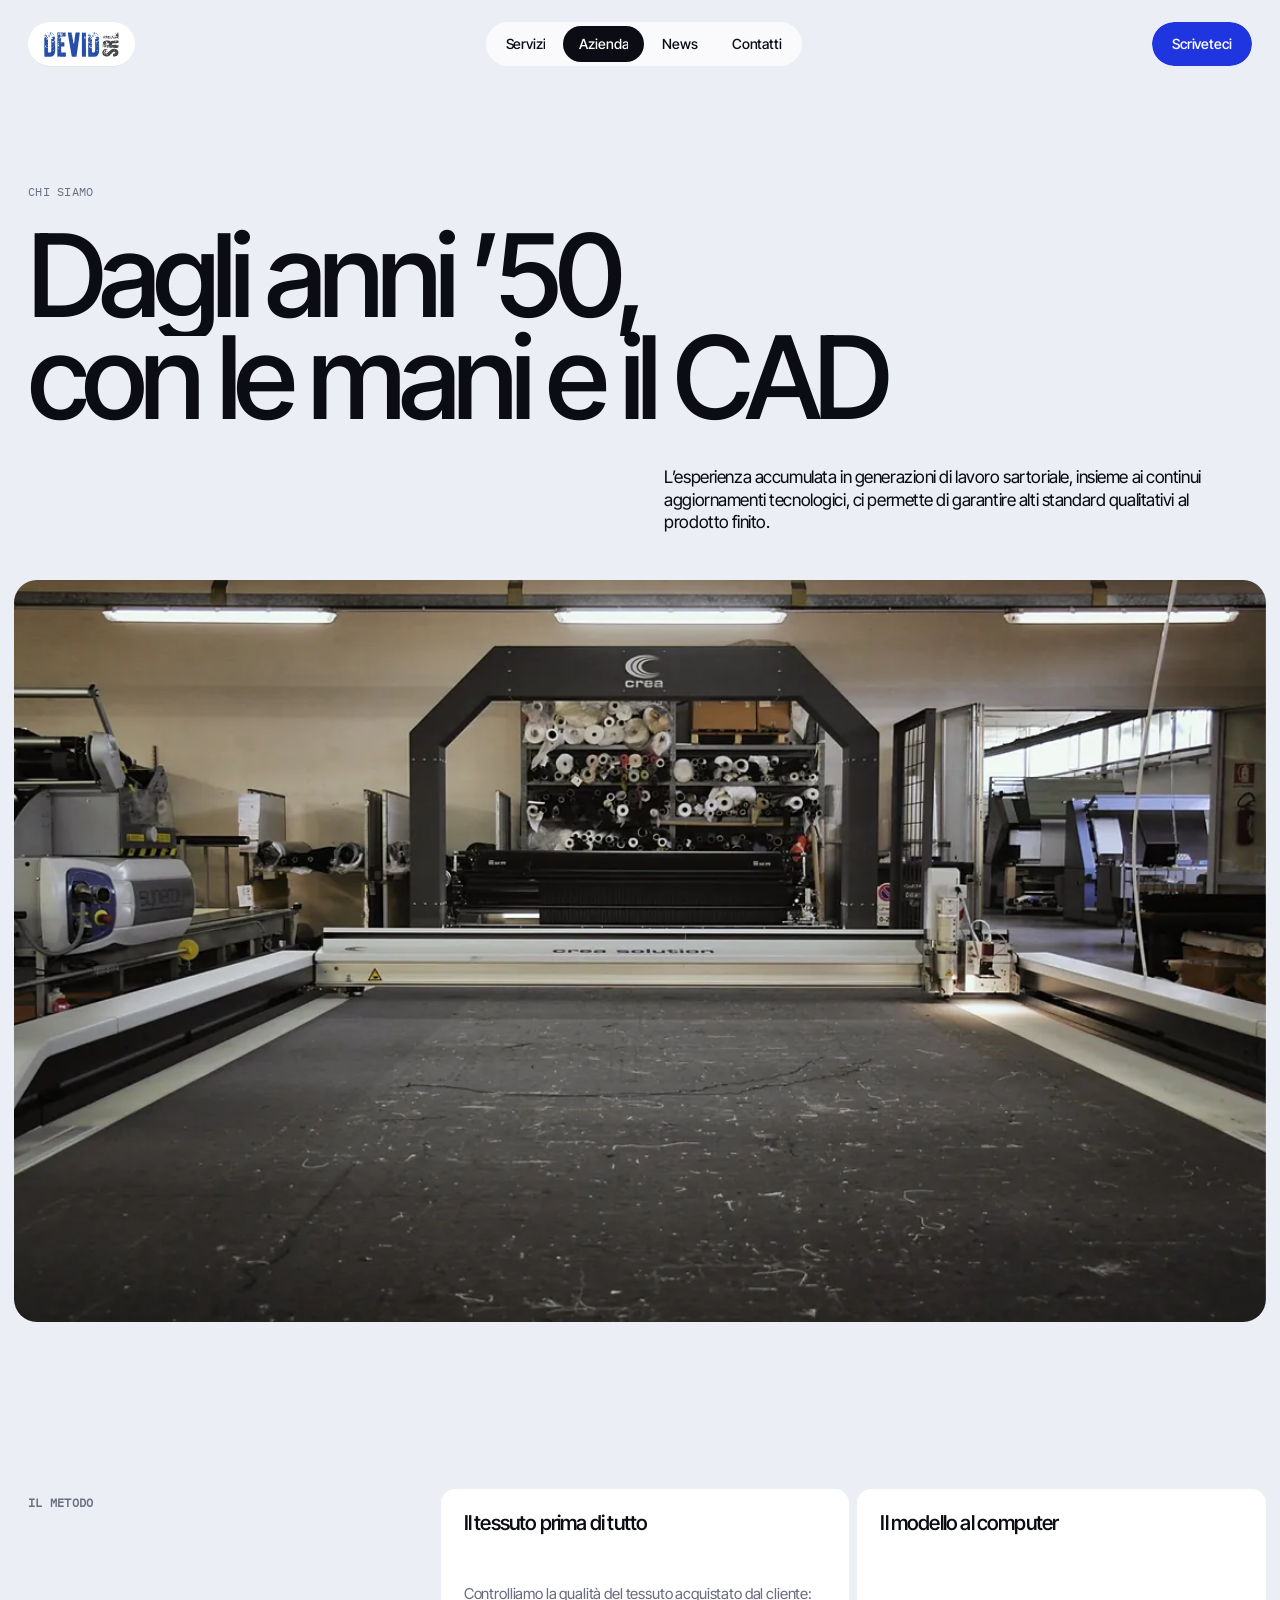
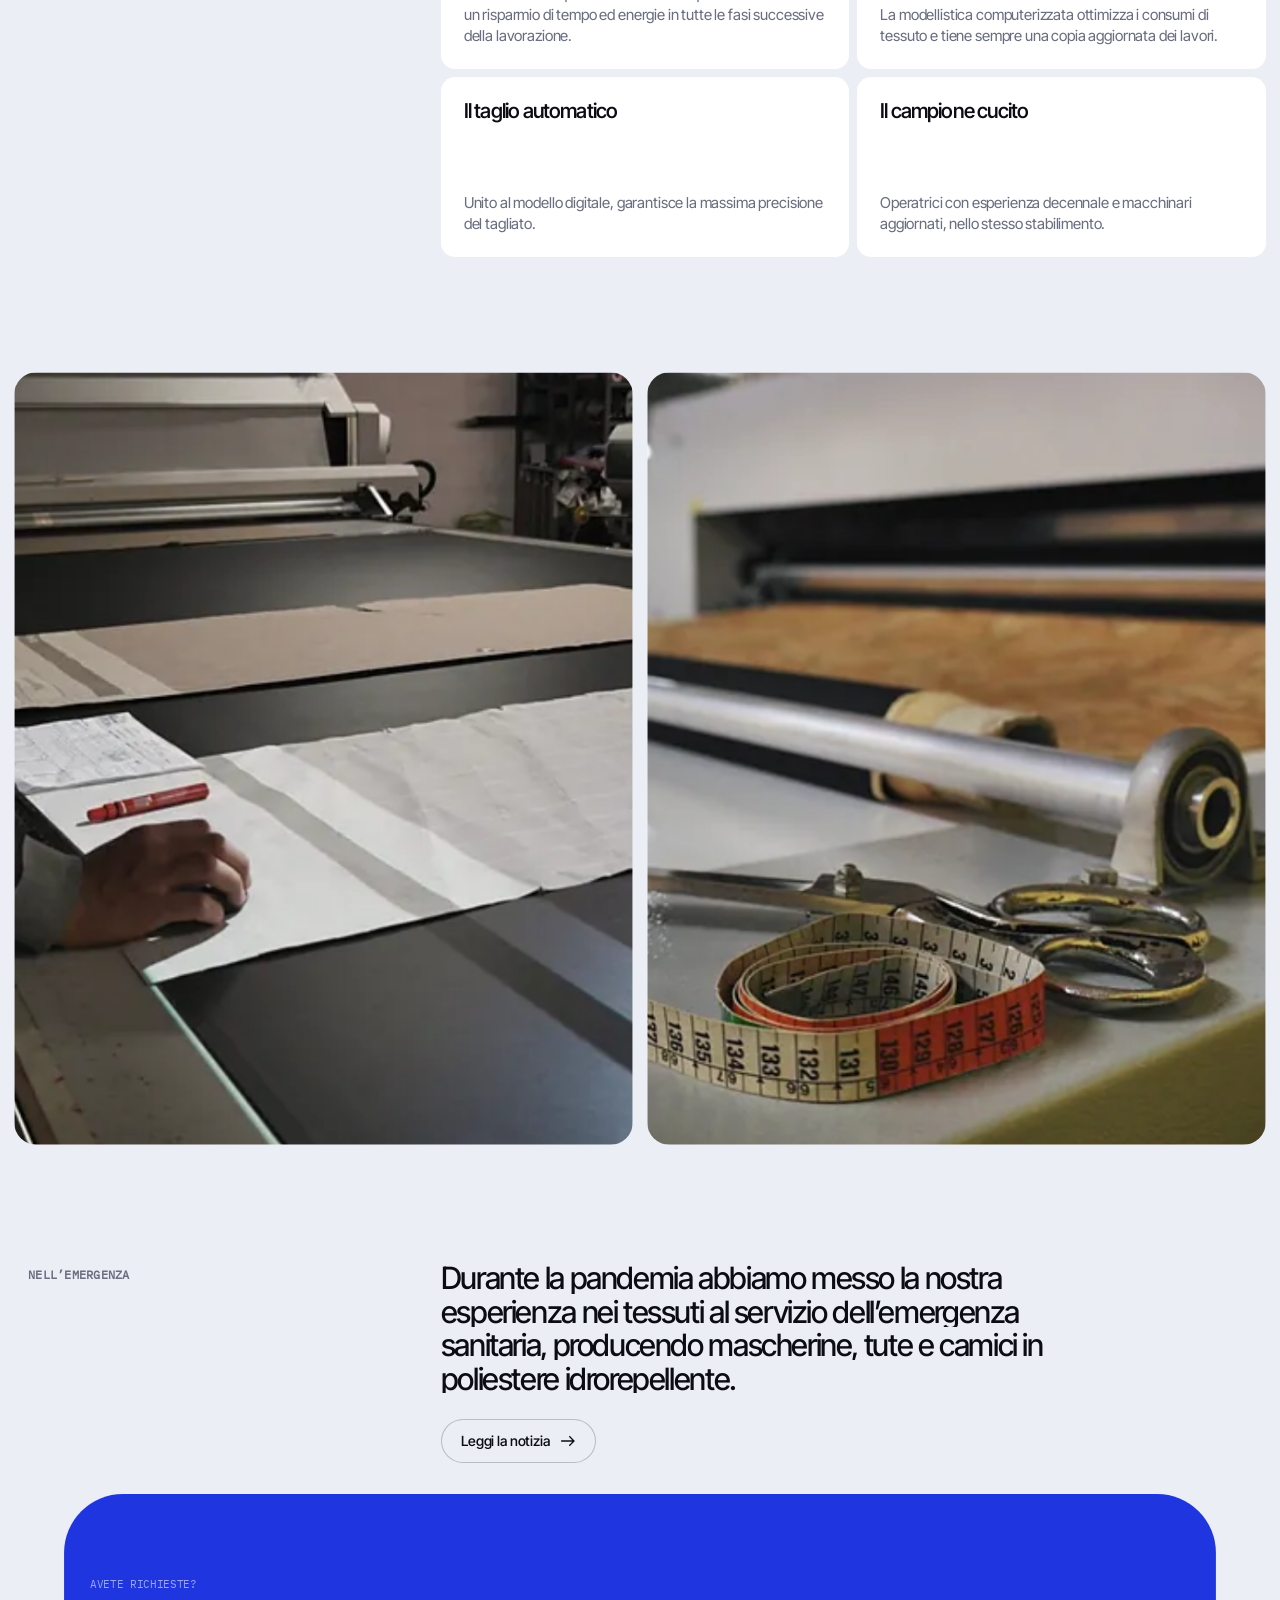
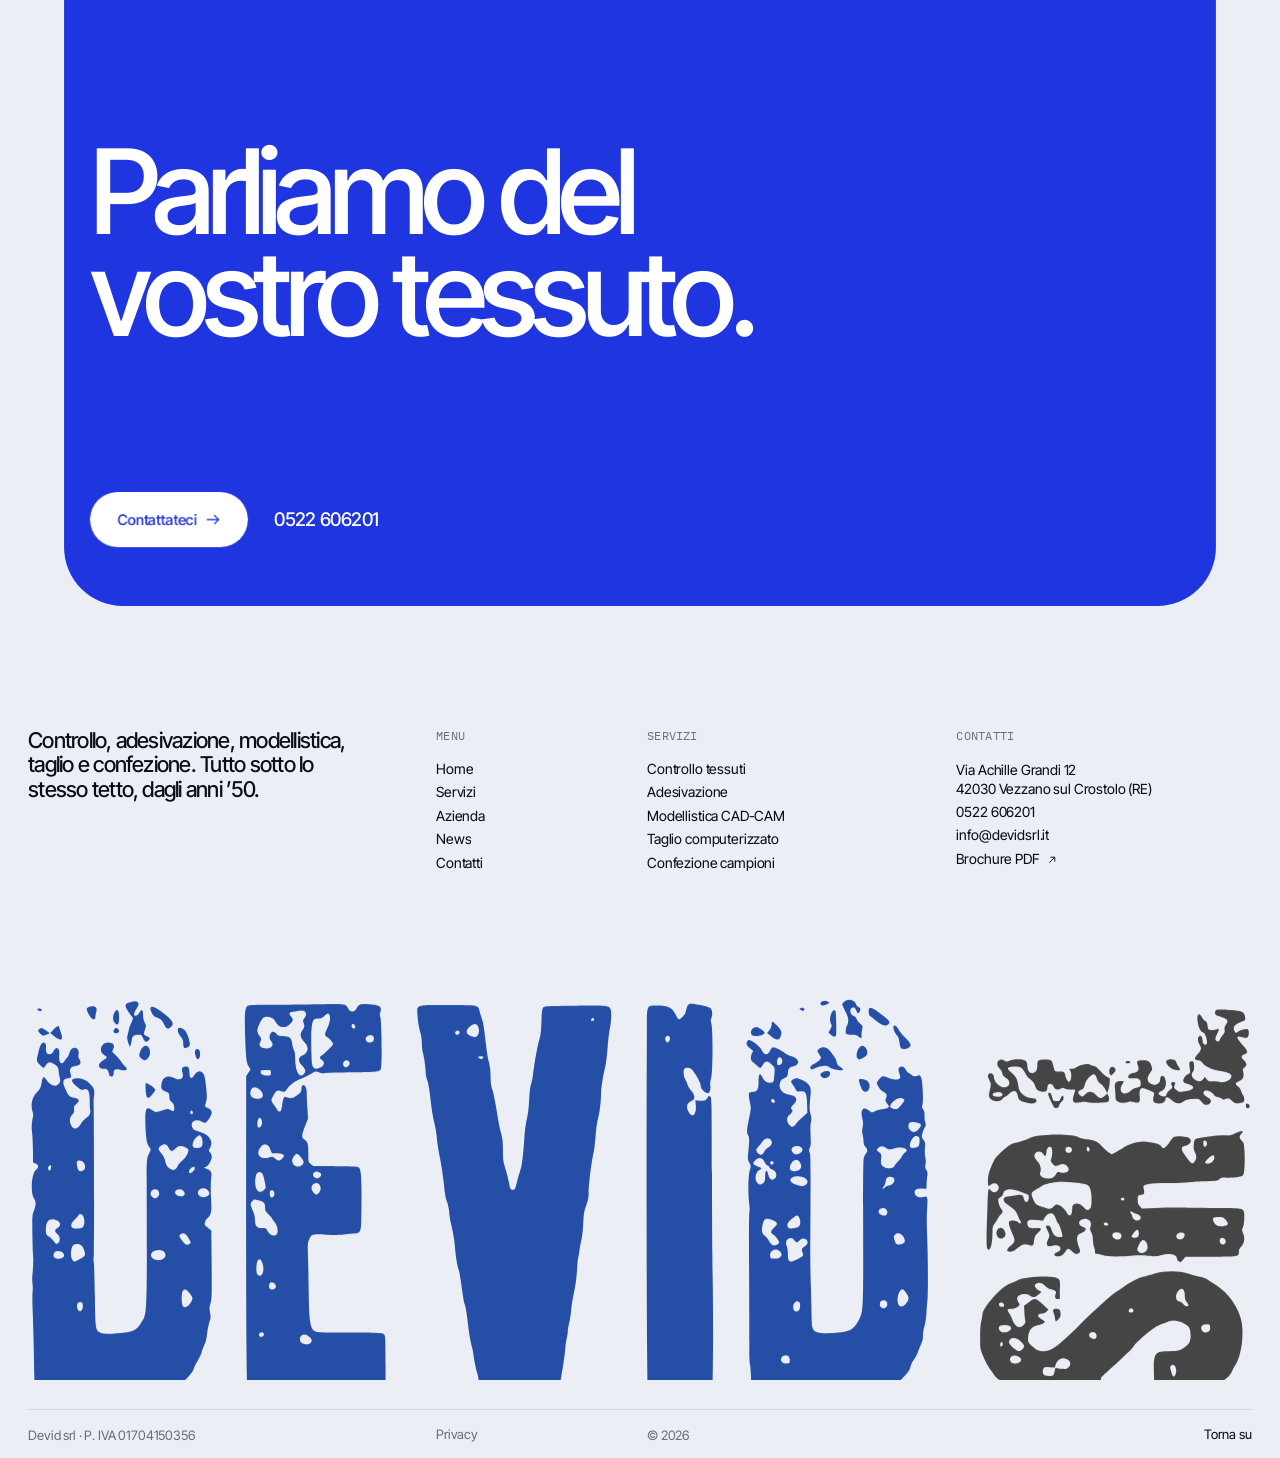
==== commit d88ada81: "Il logo vero di Devid in testata, caricamento, piede e icone Il logo del sito attuale ricalcato fede" ====
--- a/azienda/index.html
+++ b/azienda/index.html
@@ -15,7 +15,7 @@
 <meta name="twitter:card" content="summary_large_image">
 <meta name="theme-color" content="#eceef5">
 <link rel="icon" href="../favicon.ico" sizes="32x32">
-<link rel="icon" href="../assets/icona.svg" type="image/svg+xml">
+<link rel="icon" href="../assets/icona-192.png" type="image/png" sizes="192x192">
 <link rel="apple-touch-icon" href="../apple-touch-icon.png">
 <link rel="preload" href="../assets/fonts/inter-tight-latin-wght-normal.woff2" as="font" type="font/woff2" crossorigin>
 <link rel="stylesheet" href="../assets/css/sito.css">
@@ -25,7 +25,7 @@
 <a class="salta" href="#contenuto">Vai al contenuto</a>
 <div class="tenda" aria-hidden="true"><div class="tenda-pannello"><p class="tenda-titolo"></p></div></div>
 <header class="testata" data-testata>
-  <a class="marchio" href="../" aria-label="Devid srl, pagina iniziale" data-tenda="Devid srl"><svg class="g g-marchio" viewBox="0 0 40 24" aria-hidden="true"><g fill="none" stroke="currentColor" stroke-width="2"><circle cx="7" cy="6" r="4.4"/><circle cx="7" cy="18" r="4.4"/><path d="M11 8.2 38 19M11 15.8 38 5"/></g></svg><span>DEVID</span></a>
+  <a class="marchio" href="../" aria-label="Devid srl, pagina iniziale" data-tenda="Devid srl"><img src="../assets/logo-devid.svg" alt="Devid srl" width="98" height="33"></a>
   <nav class="menu" aria-label="Principale">
     <a class="menu-voce" href="../servizi/"  data-tenda="Servizi"><span data-gira>Servizi</span></a><a class="menu-voce" href="../azienda/" aria-current="page" data-tenda="Azienda"><span data-gira>Azienda</span></a><a class="menu-voce" href="../news/"  data-tenda="News"><span data-gira>News</span></a><a class="menu-voce" href="../contatti/"  data-tenda="Contatti"><span data-gira>Contatti</span></a>
   </nav>
@@ -111,7 +111,7 @@
       </ul>
     </div>
   </div>
-  <div class="piede-marchio" aria-hidden="true" data-marchio-grande><span>D</span><span>E</span><span>V</span><span>I</span><span>D</span></div>
+  <div class="piede-marchio" data-marchio-grande><img src="../assets/logo-devid.svg" alt="Devid srl" width="1513" height="476" loading="lazy"></div>
   <div class="piede-fondo">
     <p>Devid srl · P. IVA 01704150356</p>
     <p><a href="../privacy/" data-tenda="Privacy"><span data-gira>Privacy</span></a></p>
--- a/assets/css/sito.css
+++ b/assets/css/sito.css
@@ -92,9 +92,9 @@
 .testata { position: fixed; inset: 0 0 auto; z-index: 100; display: flex; align-items: center; justify-content: space-between; padding: calc(var(--m) + 8px) calc(var(--m) * 2) 0; pointer-events: none; transition: transform .8s var(--uscita); }
 .testata > * { pointer-events: auto; }
 .testata.nascosta { transform: translateY(-140%); }
-.marchio { display: inline-flex; align-items: center; gap: 10px; height: 44px; padding: 0 18px 0 14px; border-radius: 999px; background: #fff; font-weight: 640; font-size: 15px; letter-spacing: .06em; box-shadow: 0 1px 0 rgba(11,12,20,.04); }
-.marchio .g-marchio { width: 26px; height: 16px; color: var(--blu); transition: transform .6s var(--molla); }
-@media (hover: hover) { .marchio:hover .g-marchio { transform: rotate(-12deg) scale(1.08); } }
+.marchio { color: var(--inchiostro); display: inline-flex; align-items: center; gap: 10px; height: 44px; padding: 0 16px; border-radius: 999px; background: #fff; font-weight: 640; font-size: 15px; letter-spacing: .06em; box-shadow: 0 1px 0 rgba(11,12,20,.04); }
+.marchio img { height: 25px; width: auto; transition: transform .6s var(--molla); }
+@media (hover: hover) { .marchio:hover img { transform: scale(1.06) rotate(-2deg); } }
 .menu { display: flex; gap: 2px; padding: 4px; border-radius: 999px; background: rgba(255, 255, 255, .72); backdrop-filter: blur(14px); -webkit-backdrop-filter: blur(14px); }
 .menu-voce { height: 36px; padding: 0 16px; display: inline-flex; align-items: center; border-radius: 999px; font-size: 14px; font-weight: 500; transition: background .4s var(--uscita); }
 .menu-voce[aria-current] { background: var(--inchiostro); color: #fff; }
@@ -127,7 +127,7 @@
 .carica-barra { position: absolute; left: 50%; top: 50%; width: min(220px, 40vw); height: 3px; transform: translate(-50%, -50%); background: rgba(255, 255, 255, .14); border-radius: 3px; overflow: hidden; }
 .carica-barra i { position: absolute; inset: 0; background: #fff; transform-origin: 0 50%; transform: scaleX(0); border-radius: 3px; }
 .carica-conta { position: absolute; left: calc(var(--m) * 2); bottom: var(--m); font-size: clamp(90px, 16vw, 260px); font-weight: 480; letter-spacing: -.06em; line-height: .8; font-variant-numeric: tabular-nums; }
-.carica-nome { position: absolute; right: calc(var(--m) * 2); bottom: calc(var(--m) * 1.6); font-family: var(--mono); font-size: 12px; letter-spacing: .08em; color: rgba(255, 255, 255, .55); }
+.carica-logo { position: absolute; left: 50%; top: calc(50% - 64px); width: min(196px, 44vw); height: auto; transform: translate(-50%, -50%); }
 
 /* ---------- eroe col tessuto ---------- */
 .eroe { position: relative; }
@@ -249,8 +249,8 @@
 .piede-colonna .etichetta { margin-bottom: 14px; }
 .piede-colonna li { padding: 2px 0; }
 .piede-colonna .g { width: 10px; height: 10px; margin-left: 4px; }
-.piede-marchio { display: flex; justify-content: space-between; margin-top: clamp(60px, 8vw, 140px); font-size: clamp(90px, 27.5vw, 520px); font-weight: 560; letter-spacing: -.07em; line-height: .74; overflow: hidden; padding-top: .04em; color: var(--inchiostro); }
-.piede-marchio span { display: block; }
+.piede-marchio { margin-top: clamp(60px, 8vw, 140px); overflow: hidden; }
+.piede-marchio img { display: block; width: 100%; height: auto; }
 .piede-fondo { display: grid; grid-template-columns: 4fr 2fr 3fr 3fr; gap: var(--m); margin-top: 22px; padding-top: 16px; border-top: 1px solid var(--linea); font-size: 13px; color: var(--grigio); }
 .su { justify-self: end; font-size: 13px; color: var(--inchiostro); }
 
@@ -316,6 +316,82 @@
 .mappa iframe { width: 100%; height: 100%; border: 0; filter: grayscale(1) contrast(1.05); }
 .mappa-bottone { position: absolute; left: var(--m); bottom: var(--m); }
 
+/* ---------- la home resta notte, dall'apertura al fondo ---------- */
+.tema-notte { background: var(--notte); color: var(--ghiaccio); }
+.tema-notte .sezione-titolo, .tema-notte .novita-titolo { color: #fff; }
+.tema-notte .etichetta { color: var(--ghiaccio-2); }
+.tema-notte .sezione-nota { color: var(--ghiaccio-2); }
+.tema-notte .bottone-linea { color: #fff; box-shadow: inset 0 0 0 1px rgba(238, 240, 255, .28); }
+.tema-notte .bottone-linea .bottone-fondo::after { background: #fff; }
+@media (hover: hover) { .tema-notte .bottone-linea:hover { color: var(--notte); } }
+.bottone-linea-chiara { color: #fff; box-shadow: inset 0 0 0 1px rgba(238, 240, 255, .28); }
+.bottone-linea-chiara .bottone-fondo::after { background: #fff; }
+@media (hover: hover) { .bottone-linea-chiara:hover { color: var(--notte); } .tema-notte .bottone-bianco:hover { color: #fff; } }
+.tema-notte .bottone-bianco .bottone-fondo::after { background: var(--blu); }
+.tema-notte .eroe-carta { background: radial-gradient(120% 90% at 50% 18%, #1b2153 0%, #0d1030 45%, #080a16 100%); }
+.tema-notte .numeri-carta { background: linear-gradient(180deg, #10142f, #0b0e22); box-shadow: inset 0 0 0 1px rgba(238, 240, 255, .08); }
+.tema-notte .settore { background: rgba(238, 240, 255, .045); box-shadow: inset 0 0 0 1px rgba(238, 240, 255, .07); }
+.tema-notte .settore-nome { color: #fff; }
+.tema-notte .settore-testo { color: var(--ghiaccio-2); }
+.tema-notte .novita-foto { background: #12162f; }
+.tema-notte .piede-marchio { color: #eef0ff; }
+.tema-notte .piede-fondo { border-top-color: rgba(238, 240, 255, .12); color: var(--ghiaccio-2); }
+.tema-notte .su { color: #fff; }
+.tema-notte .piede-colonna a { color: var(--ghiaccio); }
+
+/* chi siamo, al centro */
+.dichiarazione { text-align: center; display: flex; flex-direction: column; align-items: center; }
+.tema-notte .dichiarazione { padding-top: clamp(140px, 18vw, 280px); }
+.dichiarazione-testo { margin: 0 auto; max-width: 17em; }
+.dichiarazione-sotto { justify-content: center; }
+.tema-notte .dichiarazione-testo .parola { color: rgba(238, 240, 255, .13); }
+.tema-notte .dichiarazione-testo em .parola { color: rgba(127, 141, 255, .18); }
+
+/* ---------- servizi: elenco a sinistra, foto che entrano a destra ---------- */
+.lavori-palco { position: relative; height: 100vh; height: 100lvh; display: grid; grid-template-columns: minmax(0, 5fr) minmax(0, 7fr); gap: clamp(24px, 3vw, 56px); padding: calc(84px + 2vh) calc(var(--m) * 2) calc(var(--m) * 2); }
+.lavori-sx { display: flex; flex-direction: column; min-height: 0; }
+.lavori-testa { display: flex; flex-direction: column; gap: 16px; }
+.lavori-titolo { font-size: clamp(32px, 3.4vw, 64px); font-weight: 520; letter-spacing: -.05em; line-height: .96; color: #fff; }
+.lavori-elenco { margin-top: auto; padding-top: 28px; display: flex; flex-direction: column; }
+.lavori-nome a { display: flex; flex-direction: column; gap: 10px; padding: 12px 0 0; font-size: clamp(20px, 1.75vw, 32px); font-weight: 500; letter-spacing: -.04em; line-height: 1.05; color: rgba(238, 240, 255, .32); transition: color .5s var(--uscita); }
+.lavori-nome a span { transition: transform .7s var(--uscita); display: inline-block; }
+.lavori-nome.attiva a { color: #fff; }
+.lavori-nome.attiva a span { transform: translateX(10px); }
+@media (hover: hover) { .lavori-nome a:hover { color: rgba(238, 240, 255, .7); } }
+.lavori-linea { position: relative; display: block; height: 1px; background: rgba(238, 240, 255, .12); }
+.lavori-linea b { position: absolute; inset: 0; background: #fff; transform-origin: 0 50%; transform: scaleX(0); }
+.lavori-dettagli { position: relative; margin-top: clamp(24px, 3vh, 44px); min-height: 236px; }
+.lavori-dettaglio { position: absolute; inset: 0 0 auto 0; display: flex; flex-direction: column; align-items: flex-start; gap: 18px; }
+.js .lavori-dettaglio:not(:first-child) { visibility: hidden; }
+.lavori-breve { color: var(--ghiaccio); font-size: clamp(15px, 1.1vw, 18px); line-height: 1.4; max-width: 30em; }
+.lavori-dati { width: 100%; display: flex; flex-direction: column; }
+.lavori-dati div { display: grid; grid-template-columns: 9.5em 1fr; gap: 12px; padding: 8px 0; border-top: 1px solid rgba(238, 240, 255, .1); font-size: 13.5px; }
+.lavori-dati div:last-child { border-bottom: 1px solid rgba(238, 240, 255, .1); }
+.lavori-dati dt { font-family: var(--mono); font-size: 11px; text-transform: uppercase; letter-spacing: .03em; color: var(--ghiaccio-2); padding-top: 2px; }
+.lavori-dati dd { margin: 0; color: #fff; }
+.lavori-quadro { position: relative; min-height: 0; border-radius: var(--raggio); overflow: hidden; background: #10132b; isolation: isolate; }
+.lavori-foto { position: absolute; inset: 0; display: block; overflow: hidden; border-radius: var(--raggio); }
+.lavori-foto img { width: 100%; height: 100%; object-fit: cover; will-change: transform; }
+.lavori-velo { position: absolute; inset: 0; background: linear-gradient(180deg, rgba(8,10,22,.5) 0%, rgba(8,10,22,0) 28%, rgba(8,10,22,0) 55%, rgba(8,10,22,.6)); }
+.lavori-chip { position: absolute; left: clamp(14px, 1.4vw, 24px); bottom: clamp(14px, 1.4vw, 24px); display: flex; flex-wrap: wrap; gap: 6px; }
+.lavori-chip i { font-style: normal; font-family: var(--mono); font-size: 11px; text-transform: uppercase; letter-spacing: .03em; color: #fff; padding: 7px 12px 6px; border-radius: 999px; background: rgba(255, 255, 255, .14); backdrop-filter: blur(12px); -webkit-backdrop-filter: blur(12px); box-shadow: inset 0 0 0 1px rgba(255, 255, 255, .18); }
+.lavori-mobile-nome { display: none; }
+
+/* ---------- la bobina del laboratorio ---------- */
+.bobina-palco { position: relative; height: 100vh; height: 100lvh; display: flex; flex-direction: column; padding: calc(88px + 2vh) calc(var(--m) * 2) calc(var(--m) * 2); overflow: hidden; }
+.bobina-testa { display: flex; flex-direction: column; align-items: center; gap: 16px; text-align: center; position: relative; z-index: 2; }
+.bobina-titolo { font-size: clamp(38px, 5vw, 96px); font-weight: 520; letter-spacing: -.055em; line-height: .94; color: #fff; }
+.bobina-scena { position: relative; flex: 1; min-height: 0; perspective: 1500px; perspective-origin: 50% 40%; cursor: grab; touch-action: pan-y; user-select: none; }
+.bobina-scena:active { cursor: grabbing; }
+.bobina-rullo { position: absolute; left: 50%; top: 50%; width: 0; height: 0; transform-style: preserve-3d; will-change: transform; }
+.bobina-foto { position: absolute; width: var(--pannello, 24vw); aspect-ratio: 4 / 5; left: calc(var(--pannello, 24vw) / -2); top: calc(var(--pannello, 24vw) * -0.625); border-radius: 14px; overflow: hidden; background: #12162f; transform-style: preserve-3d; }
+.bobina-foto img { width: 100%; height: 100%; object-fit: cover; pointer-events: none; -webkit-user-drag: none; }
+.bobina-foto figcaption { position: absolute; width: 1px; height: 1px; overflow: hidden; clip: rect(0 0 0 0); }
+.bobina-foto::after { content: ''; position: absolute; inset: 0; background: #080a16; opacity: var(--buio, 0); }
+.bobina-asse { display: none; }
+.bobina-basso { position: relative; z-index: 2; display: flex; flex-direction: column; align-items: center; gap: 10px; text-align: center; }
+.bobina-dida { min-height: 1.3em; font-size: clamp(18px, 1.5vw, 26px); font-weight: 500; letter-spacing: -.03em; color: #fff; }
+
 /* ---------- telefono e tablet ---------- */
 @media (max-width: 1024px) {
   .numeri-griglia { grid-template-columns: 1fr 1fr; row-gap: 40px; }
@@ -328,6 +404,23 @@
 }
 @media (max-width: 760px) {
   :root { --spazio: clamp(80px, 22vw, 120px); }
+  .lavori-palco { grid-template-columns: 1fr; grid-template-rows: auto minmax(0, 1fr) auto auto; gap: 16px; padding: 80px calc(var(--m) * 1.4) calc(var(--m) * 1.4); }
+  .lavori-sx { display: contents; }
+  .lavori-testa { grid-row: 1; }
+  .lavori-titolo { font-size: clamp(28px, 8vw, 40px); }
+  .lavori-quadro { grid-row: 2; }
+  .lavori-elenco { grid-row: 3; margin: 0; padding: 0; flex-direction: row; gap: 4px; order: 3; }
+  .lavori-nome { flex: 1; }
+  .lavori-nome a { padding: 0; gap: 0; }
+  .lavori-nome a span { display: none; }
+  .lavori-linea { height: 2px; border-radius: 2px; }
+  .lavori-dettagli { grid-row: 4; margin: 0; min-height: 206px; }
+  .lavori-dati div { grid-template-columns: 7.5em 1fr; font-size: 13px; padding: 6px 0; }
+  .lavori-breve { font-size: 14px; }
+  .lavori-mobile-nome { display: block; position: absolute; left: 16px; right: 16px; top: 14px; font-size: 26px; font-weight: 540; letter-spacing: -.045em; color: #fff; text-shadow: 0 2px 20px rgba(0,0,0,.4); }
+  .lavori-chip { left: 14px; bottom: 14px; }
+  .bobina-palco { padding: 84px calc(var(--m) * 1.4) calc(var(--m) * 1.6); }
+  .bobina-titolo { font-size: clamp(34px, 10vw, 52px); }
   .testata { padding: calc(var(--m) + 4px) var(--m) 0; }
   .testata-destra .bottone-blu { display: none; }
   .eroe-sopra { padding: 0 calc(var(--m) * 1.4) calc(var(--m) * 1.4); }
@@ -375,3 +468,9 @@
   .eroe-scorri-cerchio .g { animation: none; }
   .dichiarazione-testo .parola, .dichiarazione-testo em .parola { color: inherit; }
 }
+
+/* il menu in alto sulla notte */
+.tema-notte .menu { background: rgba(22, 26, 58, .62); box-shadow: inset 0 0 0 1px rgba(238, 240, 255, .1); }
+.tema-notte .menu-voce { color: var(--ghiaccio); }
+.tema-notte .menu-voce[aria-current] { background: #fff; color: var(--notte); }
+@media (hover: hover) { .tema-notte .menu-voce:not([aria-current]):hover { background: rgba(255, 255, 255, .12); } }
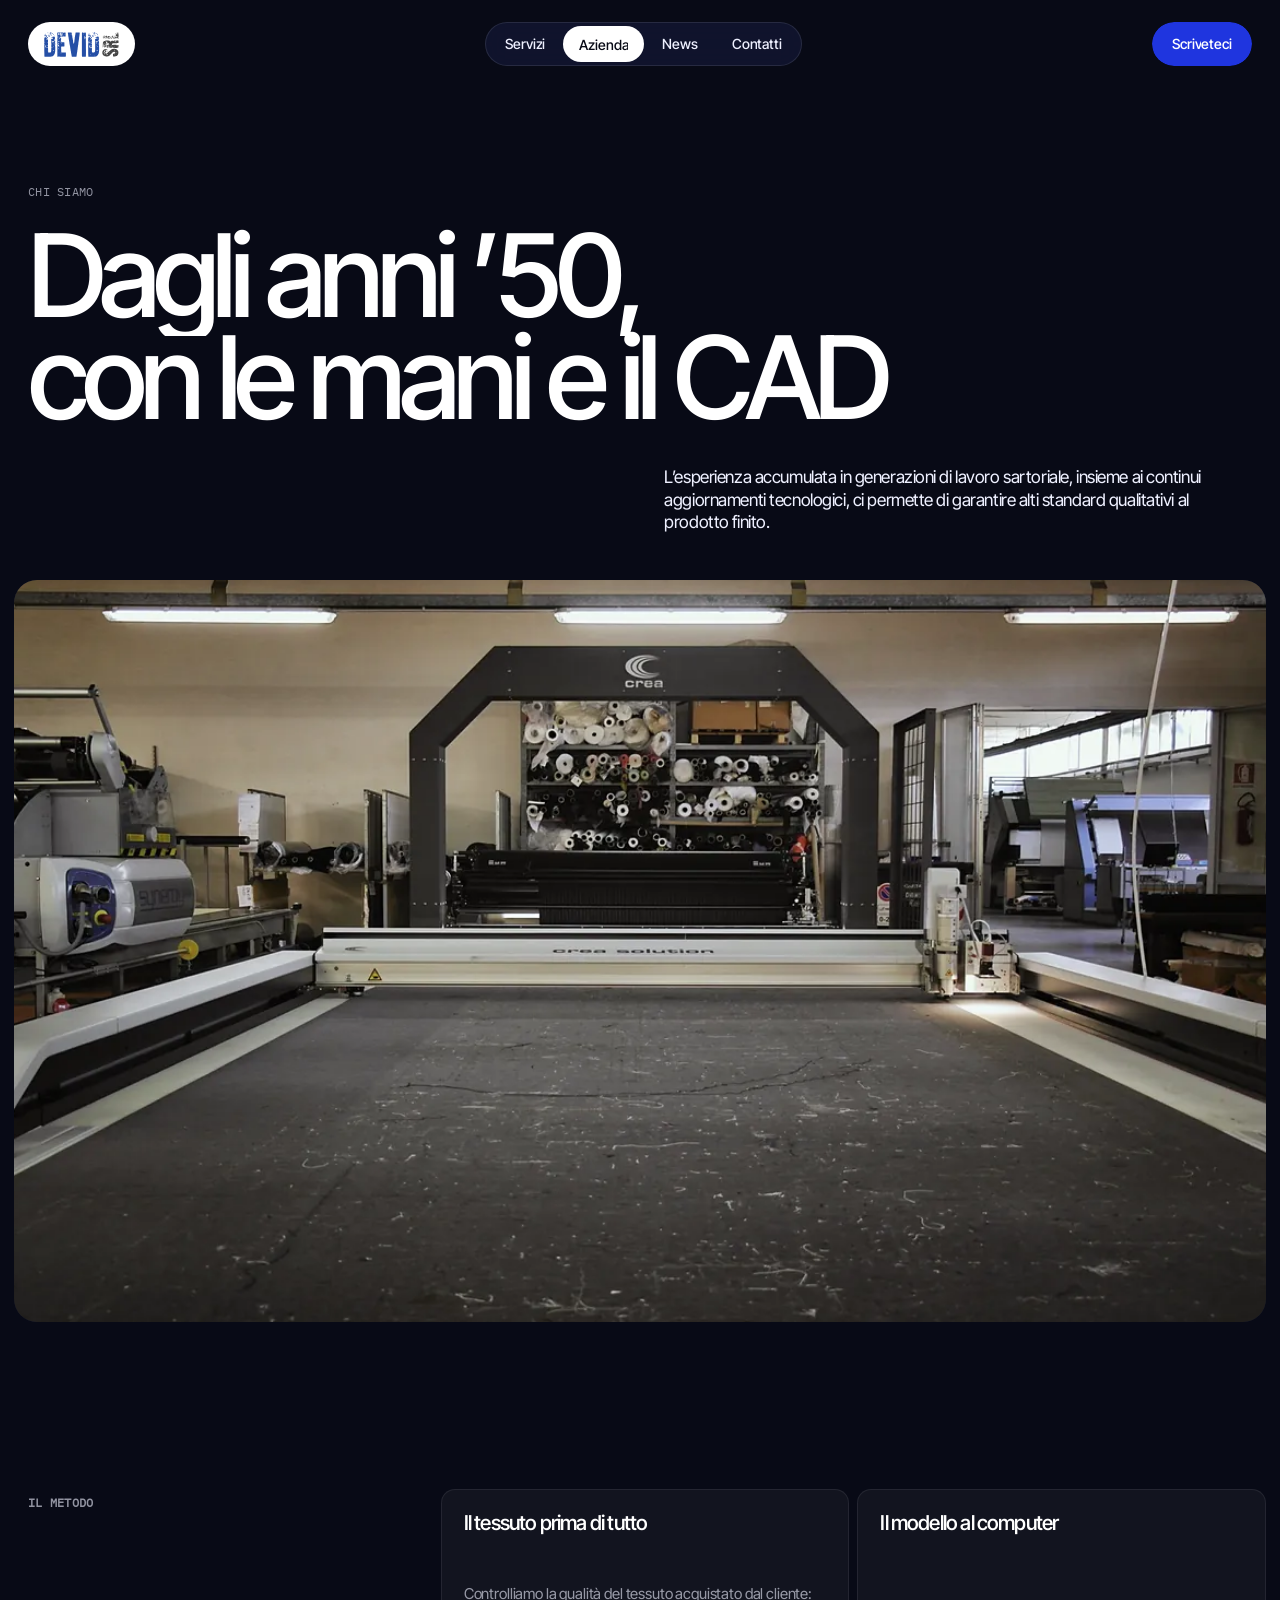
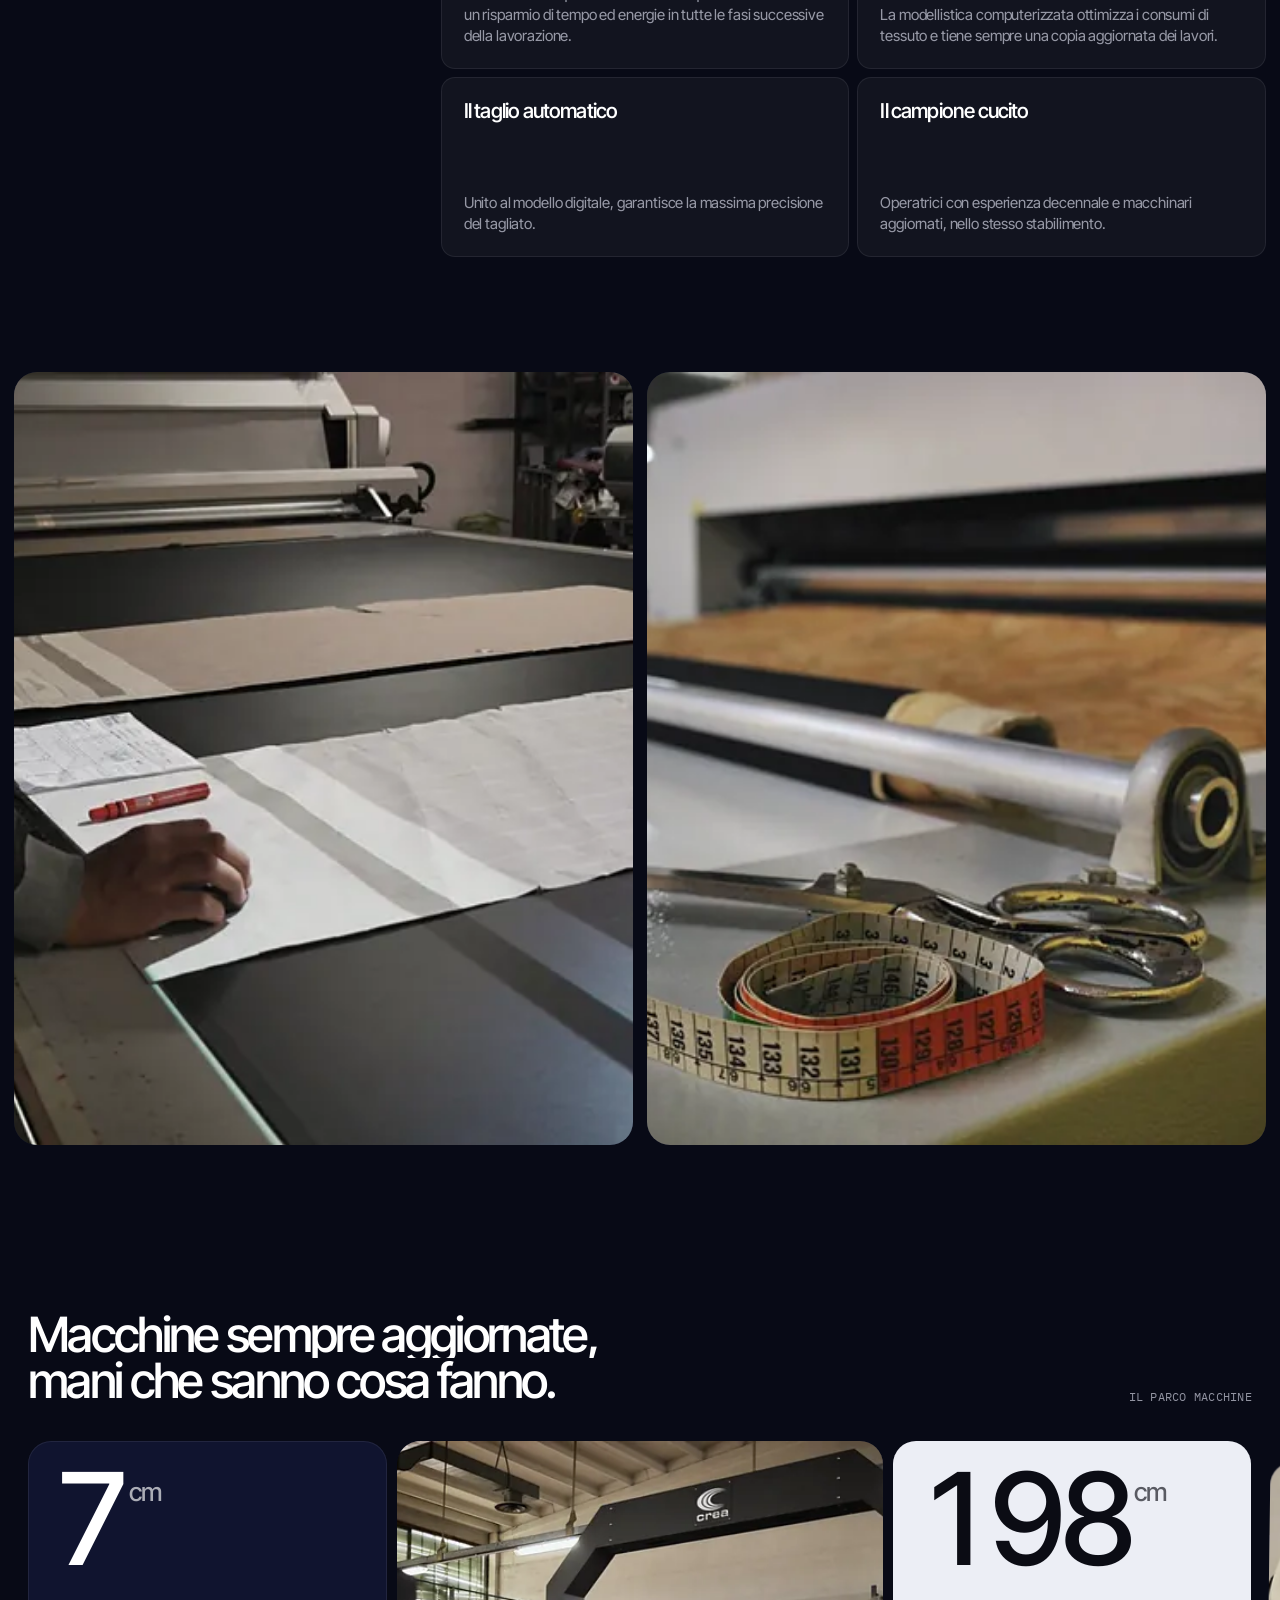
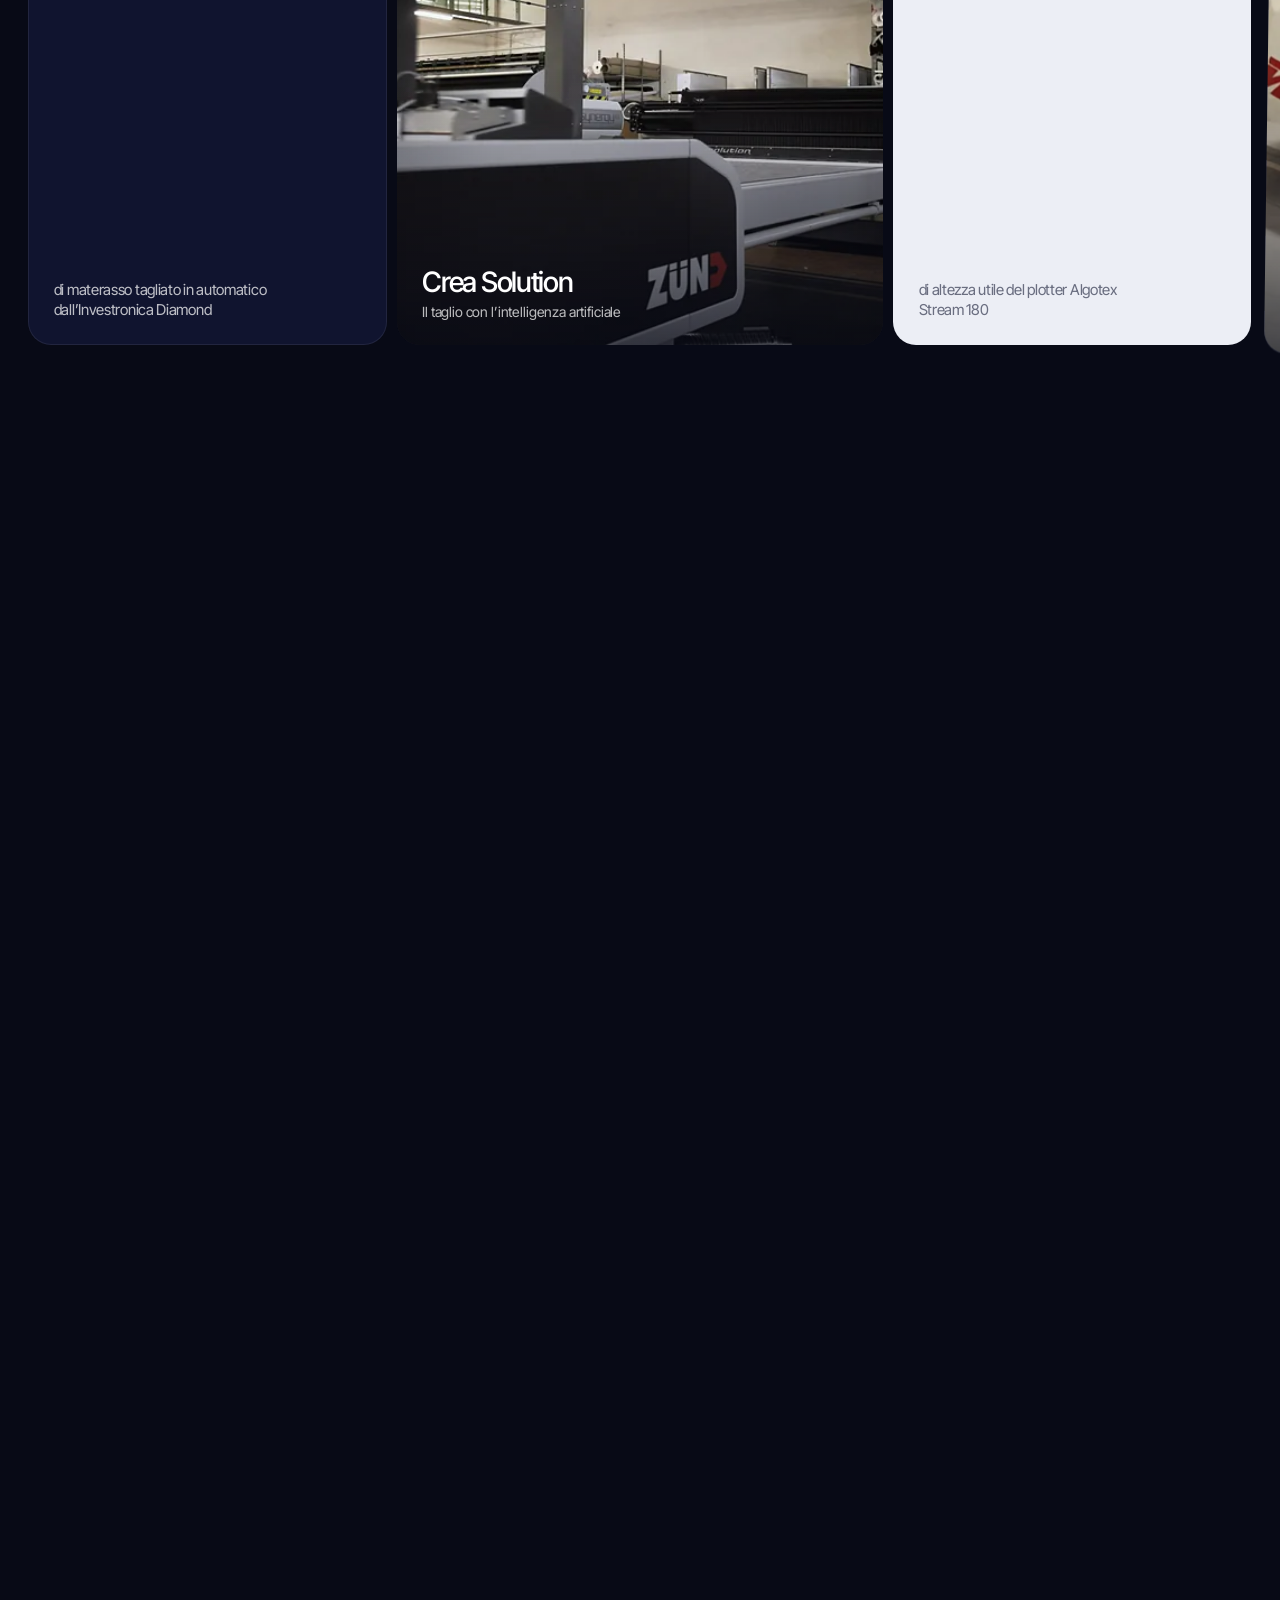
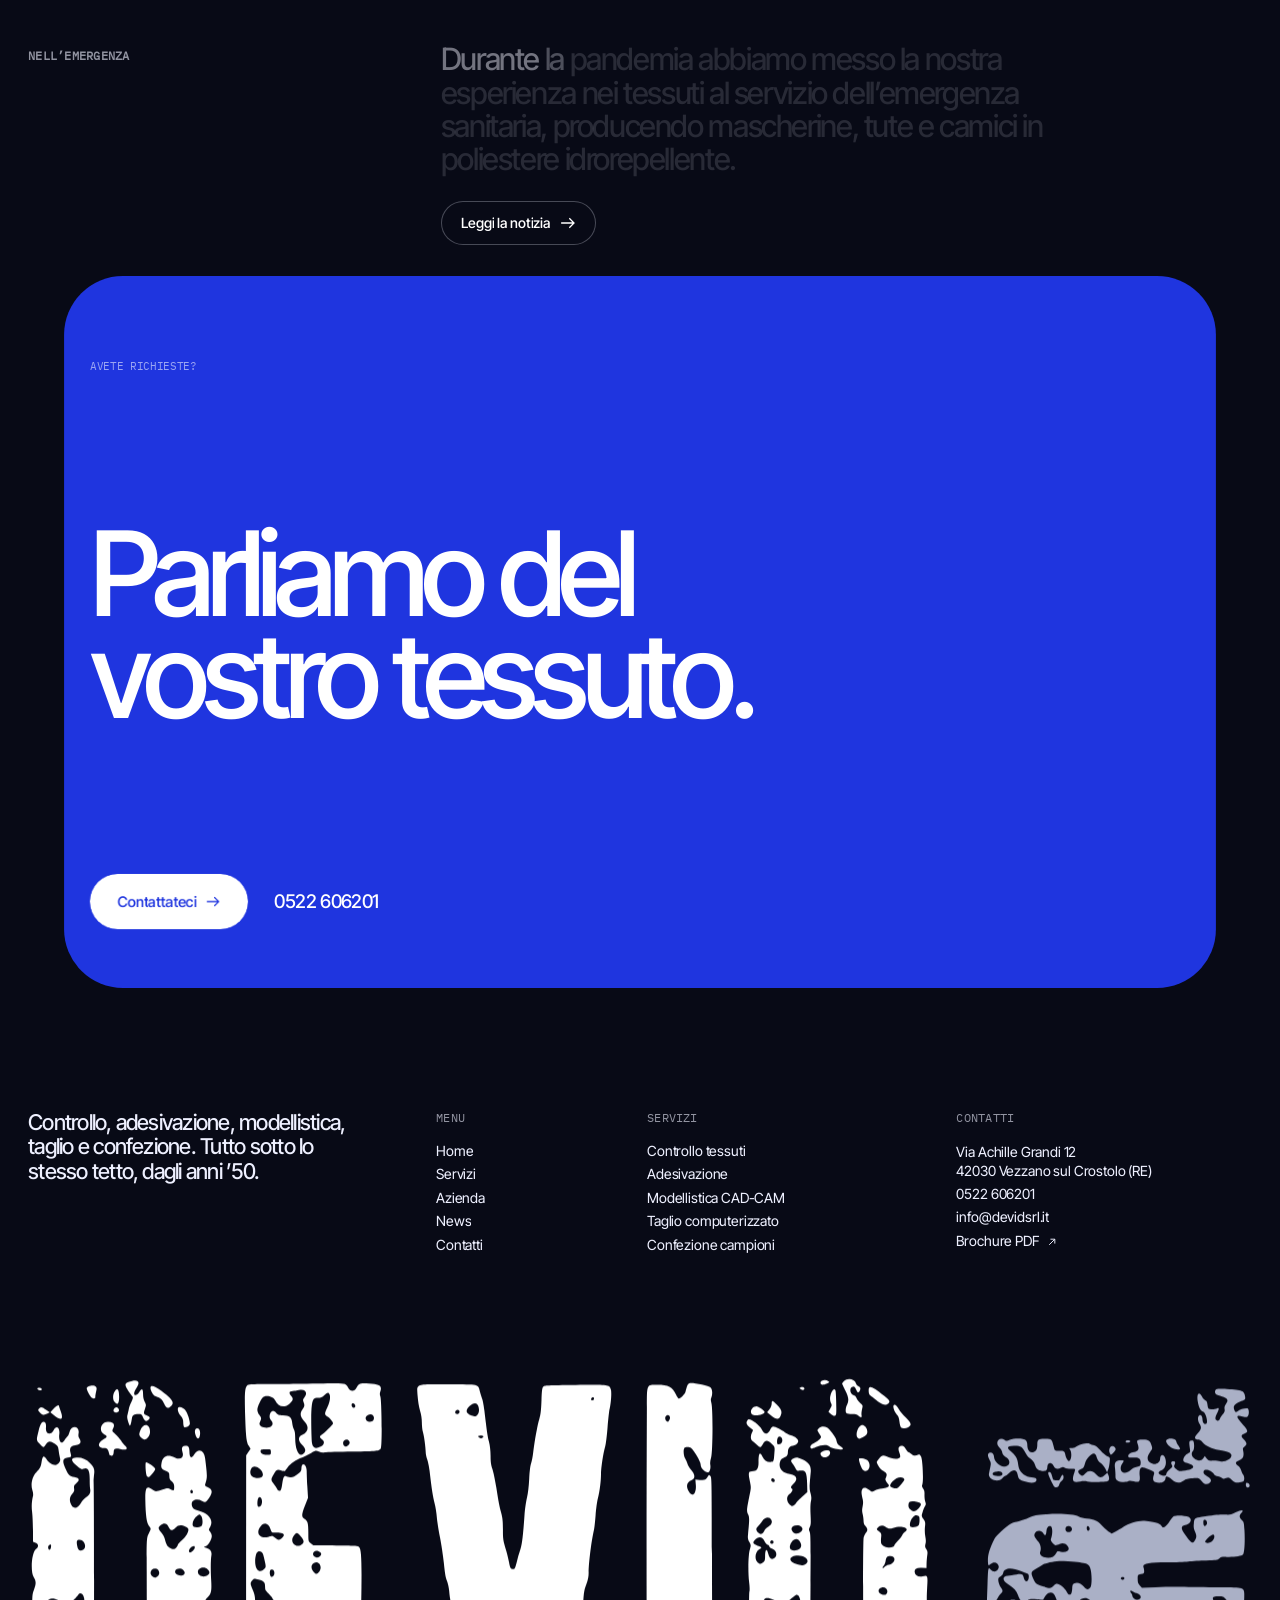
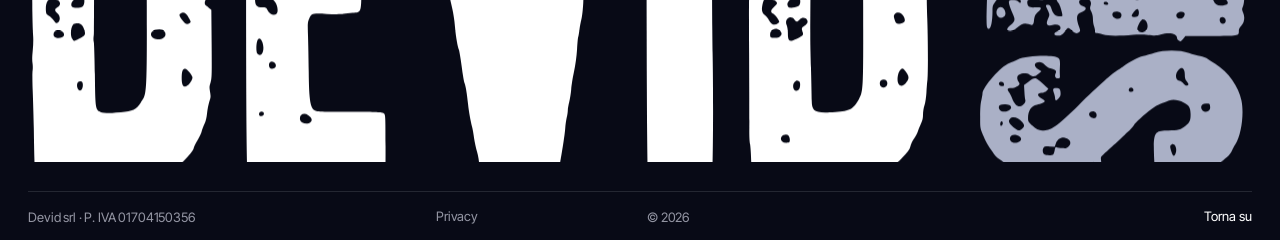
==== commit 7fa1f75e: "Pagine interne sul blu notte con le animazioni della home Servizi con le carte che si accendono; ogn" ====
--- a/azienda/index.html
+++ b/azienda/index.html
@@ -21,7 +21,7 @@
 <link rel="stylesheet" href="../assets/css/sito.css">
 <script>(function(h){h.classList.add('js');try{if(sessionStorage.getItem('devid-tenda'))h.classList.add('arrivo');if(sessionStorage.getItem('devid-visto'))h.classList.add('visto-carica')}catch(e){}setTimeout(function(){if(!window.devidPronto)h.classList.remove('js','arrivo')},4000)})(document.documentElement)</script>
 </head>
-<body class="pagina-interna">
+<body class="pagina-interna tema-notte">
 <a class="salta" href="#contenuto">Vai al contenuto</a>
 <div class="tenda" aria-hidden="true"><div class="tenda-pannello"><p class="tenda-titolo"></p></div></div>
 <header class="testata" data-testata>
@@ -48,6 +48,7 @@
 </div>
 <main id="contenuto">
   <section class="apertura">
+    
     <div class="apertura-sopra">
       
       <p class="etichetta" data-sale>Chi siamo</p>
@@ -65,10 +66,24 @@
       <figure class="doppia-foto" data-foto><img src="../assets/img/cartamodello-800.webp" srcset="../assets/img/cartamodello-800.webp 800w, ../assets/img/cartamodello-1400.webp 1400w" sizes="(max-width: 760px) 92vw, 46vw" alt="Un modellista sistema i cartamodelli sul tavolo" loading="lazy" decoding="async"></figure>
       <figure class="doppia-foto" data-foto><img src="../assets/img/metro-800.webp" srcset="../assets/img/metro-800.webp 800w, ../assets/img/metro-1400.webp 1400w" sizes="(max-width: 760px) 92vw, 46vw" alt="Metro e forbici sulla macchina" loading="lazy" decoding="async"></figure>
     </section>
+  </div>
+    <section class="sguardo" data-sguardo aria-labelledby="sguardo-t">
+    <div class="sguardo-palco">
+      <div class="sguardo-testa">
+        <p class="etichetta etichetta-chiara">Il parco macchine</p>
+        <h2 id="sguardo-t" class="sguardo-titolo" data-righe>Macchine sempre aggiornate,<br>mani che sanno cosa fanno.</h2>
+      </div>
+      <div class="sguardo-binario" data-sguardo-binario>
+        <div class="sguardo-carta sguardo-dato sguardo-scuro"><p class="sguardo-cifra"><span data-conta-lato="7">7</span><small>cm</small></p><p class="sguardo-testo">di materasso tagliato in automatico dall’Investronica Diamond</p></div><figure class="sguardo-carta sguardo-foto"><div class="sguardo-foto-dentro"><img src="../assets/img/zund-portale-800.webp" srcset="../assets/img/zund-portale-800.webp 800w, ../assets/img/zund-portale-1400.webp 1400w, ../assets/img/zund-portale-2400.webp 2400w" sizes="(max-width: 760px) 80vw, 34vw" alt="Il taglio con l’intelligenza artificiale" loading="lazy" decoding="async"></div><figcaption><span class="sguardo-nome">Crea Solution</span><span class="sguardo-sotto">Il taglio con l’intelligenza artificiale</span></figcaption></figure><div class="sguardo-carta sguardo-dato sguardo-chiaro"><p class="sguardo-cifra"><span data-conta-lato="200">200</span><small>cm</small></p><p class="sguardo-testo">di altezza utile del plotter Algotex Stream 180</p></div><figure class="sguardo-carta sguardo-foto"><div class="sguardo-foto-dentro"><img src="../assets/img/taglio-testa-800.webp" srcset="../assets/img/taglio-testa-800.webp 800w, ../assets/img/taglio-testa-1400.webp 1400w" sizes="(max-width: 760px) 80vw, 34vw" alt="Taglio automatico fino a 5 cm" loading="lazy" decoding="async"></div><figcaption><span class="sguardo-nome">Morgan Next 2</span><span class="sguardo-sotto">Taglio automatico fino a 5 cm</span></figcaption></figure><div class="sguardo-carta sguardo-dato sguardo-blu"><p class="sguardo-cifra"><span data-conta-lato="1">1</span><small>m</small></p><p class="sguardo-testo">di diametro dei rotoli al banco di controllo</p></div><figure class="sguardo-carta sguardo-foto"><div class="sguardo-foto-dentro"><img src="../assets/img/stesura-800.webp" srcset="../assets/img/stesura-800.webp 800w, ../assets/img/stesura-1400.webp 1400w" sizes="(max-width: 760px) 80vw, 34vw" alt="Stenditori elettronici con conveyor" loading="lazy" decoding="async"></div><figcaption><span class="sguardo-nome">Oteman e Bkr</span><span class="sguardo-sotto">Stenditori elettronici con conveyor</span></figcaption></figure><div class="sguardo-carta sguardo-dato sguardo-scuro"><p class="sguardo-cifra"><span data-conta-lato="20">20</span><small>s</small></p><p class="sguardo-testo">al massimo di prova vapore, col metodo Hoffman</p></div><figure class="sguardo-carta sguardo-foto"><div class="sguardo-foto-dentro"><img src="../assets/img/sagome-800.webp" srcset="../assets/img/sagome-800.webp 800w, ../assets/img/sagome-1400.webp 1400w" sizes="(max-width: 760px) 80vw, 34vw" alt="Cartamodelli digitalizzati da una fotografia" loading="lazy" decoding="async"></div><figcaption><span class="sguardo-nome">Intelli-di</span><span class="sguardo-sotto">Cartamodelli digitalizzati da una fotografia</span></figcaption></figure>
+        <a class="sguardo-carta sguardo-fine" href="../servizi/taglio-tessuti/" data-tenda="Taglio computerizzato"><span>Tutte le macchine del taglio</span><span class="sguardo-fine-cerchio"><svg class="g g-dx" viewBox="0 0 18 14" aria-hidden="true"><path d="M1 7h15M10.5 1.5 16 7l-5.5 5.5" fill="none" stroke="currentColor" stroke-width="1.5"/></svg></span></a>
+      </div>
+    </div>
+  </section>
+  <div class="blocchi blocchi-dopo">
     <section class="blocco">
       <h2 class="blocco-titolo etichetta" data-sale>Nell’emergenza</h2>
       <div class="blocco-corpo">
-        <p class="testo-grande" data-righe>Durante la pandemia abbiamo messo la nostra esperienza nei tessuti al servizio dell’emergenza sanitaria, producendo mascherine, tute e camici in poliestere idrorepellente.</p>
+        <p class="testo-grande" data-accende>Durante la pandemia abbiamo messo la nostra esperienza nei tessuti al servizio dell’emergenza sanitaria, producendo mascherine, tute e camici in poliestere idrorepellente.</p>
         <a class="bottone bottone-linea" href="../news/tute-e-camici-in-poliestere/" data-tenda="Tute e camici" data-magnete><span class="bottone-fondo"></span><span class="bottone-testo"><span data-gira>Leggi la notizia</span><svg class="g g-dx" viewBox="0 0 18 14" aria-hidden="true"><path d="M1 7h15M10.5 1.5 16 7l-5.5 5.5" fill="none" stroke="currentColor" stroke-width="1.5"/></svg></span></a>
       </div>
     </section>
@@ -111,7 +126,7 @@
       </ul>
     </div>
   </div>
-  <div class="piede-marchio" data-marchio-grande><img src="../assets/logo-devid.svg" alt="Devid srl" width="1513" height="476" loading="lazy"></div>
+  <div class="piede-marchio" data-marchio-grande><img src="../assets/logo-devid-bianco.svg" alt="Devid srl" width="1513" height="476" loading="lazy"></div>
   <div class="piede-fondo">
     <p>Devid srl · P. IVA 01704150356</p>
     <p><a href="../privacy/" data-tenda="Privacy"><span data-gira>Privacy</span></a></p>
--- a/assets/css/sito.css
+++ b/assets/css/sito.css
@@ -73,7 +73,9 @@
 }
 .bottone-grande { height: 60px; padding: 0 30px; font-size: 16px; }
 .bottone-fondo { position: absolute; inset: 0; border-radius: inherit; z-index: -1; }
-.bottone-fondo::after { content: ''; position: absolute; left: -10%; right: -10%; top: 100%; height: 220%; border-radius: 50%; transition: transform .75s var(--uscita); }
+.bottone-fondo { overflow: hidden; }
+.bottone-fondo::after { content: ''; position: absolute; left: var(--bx, 50%); top: var(--by, 50%); width: var(--bd, 300px); height: var(--bd, 300px); margin: calc(var(--bd, 300px) / -2) 0 0 calc(var(--bd, 300px) / -2); border-radius: 50%; transform: scale(0); transition: transform .6s var(--uscita); }
+.bottone.dentro .bottone-fondo::after { transform: scale(1); }
 .bottone-testo { display: inline-flex; align-items: center; gap: 10px; transition: color .45s var(--uscita); }
 .bottone-blu { color: #fff; } .bottone-blu .bottone-fondo { background: var(--blu); } .bottone-blu .bottone-fondo::after { background: var(--inchiostro); }
 .bottone-scuro { color: #fff; } .bottone-scuro .bottone-fondo { background: var(--inchiostro); } .bottone-scuro .bottone-fondo::after { background: var(--blu); }
@@ -81,12 +83,23 @@
 .bottone-bianco { color: var(--blu); } .bottone-bianco .bottone-fondo { background: #fff; } .bottone-bianco .bottone-fondo::after { background: var(--inchiostro); }
 .bottone-linea { color: var(--inchiostro); box-shadow: inset 0 0 0 1px rgba(11, 12, 20, .22); } .bottone-linea .bottone-fondo::after { background: var(--inchiostro); }
 @media (hover: hover) {
-  .bottone:hover .bottone-fondo::after { transform: translateY(-62%); }
   .bottone-chiaro:hover, .bottone-bianco:hover, .bottone-linea:hover { color: #fff; }
   .bottone-chiaro:hover .hamburger i { background: #fff; }
 }
 .bottone .g-dx { transition: transform .6s var(--uscita); }
-@media (hover: hover) { .bottone:hover .g-dx { transform: translateX(3px); } }
+.bottone .bottone-testo .g { position: relative; }
+.bottone-freccia { position: relative; display: inline-flex; overflow: hidden; }
+.bottone-freccia .g + .g { position: absolute; left: 0; top: 0; transform: translate(-130%, 0); }
+.bottone-freccia .g { transition: transform .55s var(--uscita); }
+.bottone-freccia .g-freccia + .g-freccia { transform: translate(-130%, 130%); }
+.bottone.dentro .bottone-freccia .g:first-child { transform: translate(130%, 0); }
+.bottone.dentro .bottone-freccia .g-freccia:first-child { transform: translate(130%, -130%); }
+.bottone.dentro .bottone-freccia .g + .g { transform: none; }
+/* le lettere girano una dopo l'altra */
+.lettere { display: inline-flex; white-space: pre; }
+.lettera { display: inline-block; overflow: hidden; height: 1.25em; line-height: 1.25; vertical-align: top; }
+.lettera i { display: block; font-style: normal; transition: transform .55s var(--uscita); transition-delay: calc(var(--i) * 16ms); }
+.dentro .lettera i, .menu-voce.sotto .lettera i { transform: translateY(-100%); }
 
 /* ---------- testata ---------- */
 .testata { position: fixed; inset: 0 0 auto; z-index: 100; display: flex; align-items: center; justify-content: space-between; padding: calc(var(--m) + 8px) calc(var(--m) * 2) 0; pointer-events: none; transition: transform .8s var(--uscita); }
@@ -95,10 +108,12 @@
 .marchio { color: var(--inchiostro); display: inline-flex; align-items: center; gap: 10px; height: 44px; padding: 0 16px; border-radius: 999px; background: #fff; font-weight: 640; font-size: 15px; letter-spacing: .06em; box-shadow: 0 1px 0 rgba(11,12,20,.04); }
 .marchio img { height: 25px; width: auto; transition: transform .6s var(--molla); }
 @media (hover: hover) { .marchio:hover img { transform: scale(1.06) rotate(-2deg); } }
-.menu { display: flex; gap: 2px; padding: 4px; border-radius: 999px; background: rgba(255, 255, 255, .72); backdrop-filter: blur(14px); -webkit-backdrop-filter: blur(14px); }
-.menu-voce { height: 36px; padding: 0 16px; display: inline-flex; align-items: center; border-radius: 999px; font-size: 14px; font-weight: 500; transition: background .4s var(--uscita); }
+.menu { position: relative; display: flex; gap: 2px; padding: 4px; border-radius: 999px; background: rgba(255, 255, 255, .72); backdrop-filter: blur(14px); -webkit-backdrop-filter: blur(14px); }
+.menu-voce { position: relative; z-index: 1; height: 36px; padding: 0 16px; display: inline-flex; align-items: center; border-radius: 999px; font-size: 14px; font-weight: 500; transition: color .35s var(--uscita); }
+.menu-pillola { position: absolute; z-index: 0; left: 0; top: 4px; height: 36px; width: 0; border-radius: 999px; background: var(--inchiostro); opacity: 0; pointer-events: none; will-change: transform, width; }
+.js .menu-voce[aria-current] { background: none; color: inherit; }
+.menu .menu-voce.sotto { color: #fff; }
 .menu-voce[aria-current] { background: var(--inchiostro); color: #fff; }
-@media (hover: hover) { .menu-voce:not([aria-current]):hover { background: #fff; } }
 .testata-destra { display: flex; gap: 8px; }
 .apri-menu { width: 44px; padding: 0; display: none; }
 .hamburger { display: flex; flex-direction: column; gap: 5px; width: 16px; }
@@ -347,35 +362,30 @@
 .tema-notte .dichiarazione-testo .parola { color: rgba(238, 240, 255, .13); }
 .tema-notte .dichiarazione-testo em .parola { color: rgba(127, 141, 255, .18); }
 
-/* ---------- servizi: elenco a sinistra, foto che entrano a destra ---------- */
-.lavori-palco { position: relative; height: 100vh; height: 100lvh; display: grid; grid-template-columns: minmax(0, 5fr) minmax(0, 7fr); gap: clamp(24px, 3vw, 56px); padding: calc(84px + 2vh) calc(var(--m) * 2) calc(var(--m) * 2); }
-.lavori-sx { display: flex; flex-direction: column; min-height: 0; }
-.lavori-testa { display: flex; flex-direction: column; gap: 16px; }
-.lavori-titolo { font-size: clamp(32px, 3.4vw, 64px); font-weight: 520; letter-spacing: -.05em; line-height: .96; color: #fff; }
-.lavori-elenco { margin-top: auto; padding-top: 28px; display: flex; flex-direction: column; }
-.lavori-nome a { display: flex; flex-direction: column; gap: 10px; padding: 12px 0 0; font-size: clamp(20px, 1.75vw, 32px); font-weight: 500; letter-spacing: -.04em; line-height: 1.05; color: rgba(238, 240, 255, .32); transition: color .5s var(--uscita); }
-.lavori-nome a span { transition: transform .7s var(--uscita); display: inline-block; }
-.lavori-nome.attiva a { color: #fff; }
-.lavori-nome.attiva a span { transform: translateX(10px); }
-@media (hover: hover) { .lavori-nome a:hover { color: rgba(238, 240, 255, .7); } }
-.lavori-linea { position: relative; display: block; height: 1px; background: rgba(238, 240, 255, .12); }
-.lavori-linea b { position: absolute; inset: 0; background: #fff; transform-origin: 0 50%; transform: scaleX(0); }
-.lavori-dettagli { position: relative; margin-top: clamp(24px, 3vh, 44px); min-height: 236px; }
-.lavori-dettaglio { position: absolute; inset: 0 0 auto 0; display: flex; flex-direction: column; align-items: flex-start; gap: 18px; }
-.js .lavori-dettaglio:not(:first-child) { visibility: hidden; }
-.lavori-breve { color: var(--ghiaccio); font-size: clamp(15px, 1.1vw, 18px); line-height: 1.4; max-width: 30em; }
-.lavori-dati { width: 100%; display: flex; flex-direction: column; }
-.lavori-dati div { display: grid; grid-template-columns: 9.5em 1fr; gap: 12px; padding: 8px 0; border-top: 1px solid rgba(238, 240, 255, .1); font-size: 13.5px; }
-.lavori-dati div:last-child { border-bottom: 1px solid rgba(238, 240, 255, .1); }
-.lavori-dati dt { font-family: var(--mono); font-size: 11px; text-transform: uppercase; letter-spacing: .03em; color: var(--ghiaccio-2); padding-top: 2px; }
-.lavori-dati dd { margin: 0; color: #fff; }
-.lavori-quadro { position: relative; min-height: 0; border-radius: var(--raggio); overflow: hidden; background: #10132b; isolation: isolate; }
-.lavori-foto { position: absolute; inset: 0; display: block; overflow: hidden; border-radius: var(--raggio); }
-.lavori-foto img { width: 100%; height: 100%; object-fit: cover; will-change: transform; }
-.lavori-velo { position: absolute; inset: 0; background: linear-gradient(180deg, rgba(8,10,22,.5) 0%, rgba(8,10,22,0) 28%, rgba(8,10,22,0) 55%, rgba(8,10,22,.6)); }
-.lavori-chip { position: absolute; left: clamp(14px, 1.4vw, 24px); bottom: clamp(14px, 1.4vw, 24px); display: flex; flex-wrap: wrap; gap: 6px; }
-.lavori-chip i { font-style: normal; font-family: var(--mono); font-size: 11px; text-transform: uppercase; letter-spacing: .03em; color: #fff; padding: 7px 12px 6px; border-radius: 999px; background: rgba(255, 255, 255, .14); backdrop-filter: blur(12px); -webkit-backdrop-filter: blur(12px); box-shadow: inset 0 0 0 1px rgba(255, 255, 255, .18); }
-.lavori-mobile-nome { display: none; }
+/* ---------- servizi: carte che si accendono scorrendo (sul modello di Cuberto) ---------- */
+.accesi { padding: clamp(40px, 6vw, 100px) var(--m) var(--spazio); }
+.accesi-testa { max-width: 1120px; margin: 0 auto clamp(36px, 4vw, 64px); display: grid; grid-template-columns: 1fr 2fr; gap: var(--m); padding: 0 6px; }
+.accesi-testa > .etichetta { padding-top: 10px; }
+.accesi-intro { display: flex; flex-direction: column; gap: 22px; }
+.accesi-titolo { font-size: clamp(34px, 4vw, 74px); font-weight: 520; letter-spacing: -.055em; line-height: .95; color: #fff; }
+.accesi-frase { color: var(--ghiaccio-2); max-width: 32em; font-size: clamp(15px, 1.1vw, 18px); }
+.accesi-elenco { max-width: 1120px; margin: 0 auto; display: flex; flex-direction: column; gap: 8px; }
+.acceso { position: relative; display: block; min-height: clamp(220px, 21vw, 300px); border-radius: var(--raggio); overflow: hidden; isolation: isolate; background: #10132b; box-shadow: inset 0 0 0 1px rgba(238, 240, 255, .06); transform-origin: 50% 0; }
+.acceso-arte { position: absolute; inset: 0 0 0 auto; width: 64%; height: 100%; z-index: -2; opacity: 0; }
+.acceso-luce { position: absolute; inset: 0; z-index: -1; pointer-events: none; opacity: 0;
+  background: radial-gradient(90% 140% at 100% 50%, rgba(43, 62, 230, .55), rgba(20, 28, 110, .25) 45%, rgba(10, 12, 32, 0) 75%), linear-gradient(90deg, #0b0e26 30%, rgba(11, 14, 38, 0) 70%); }
+.acceso-testo { position: relative; display: flex; flex-direction: column; align-items: flex-start; gap: 14px; padding: clamp(22px, 2.4vw, 40px); max-width: 32em; }
+.acceso-nome { font-size: clamp(26px, 2.6vw, 46px); font-weight: 520; letter-spacing: -.05em; line-height: 1; color: rgba(238, 240, 255, .4); }
+.acceso-breve { color: var(--ghiaccio-2); font-size: 15px; line-height: 1.4; opacity: 0; }
+.acceso-scopri { display: inline-flex; align-items: center; gap: 10px; font-size: 14px; font-weight: 520; color: #fff; opacity: 0; margin-top: 4px; }
+.acceso-scopri-cerchio { width: 34px; height: 34px; border-radius: 50%; background: #fff; color: var(--notte); display: inline-flex; align-items: center; justify-content: center; transition: transform .6s var(--molla), background .4s, color .4s; }
+.acceso-tag { position: absolute; top: clamp(22px, 2.4vw, 40px); right: clamp(22px, 2.4vw, 40px); display: flex; gap: 6px; flex-wrap: wrap; justify-content: flex-end; max-width: 50%; opacity: 0; }
+.acceso-tag i { font-style: normal; font-family: var(--mono); font-size: 11px; text-transform: uppercase; letter-spacing: .03em; color: #fff; padding: 6px 11px 5px; border-radius: 999px; background: rgba(255, 255, 255, .1); backdrop-filter: blur(10px); -webkit-backdrop-filter: blur(10px); box-shadow: inset 0 0 0 1px rgba(255, 255, 255, .14); }
+@media (hover: hover) {
+  .acceso:hover .acceso-scopri-cerchio { transform: scale(1.15) rotate(-45deg); background: var(--blu); color: #fff; }
+}
+.ridotto .acceso-arte, .ridotto .acceso-luce, .ridotto .acceso-breve, .ridotto .acceso-scopri, .ridotto .acceso-tag { opacity: 1; }
+.ridotto .acceso-nome { color: #fff; }
 
 /* ---------- la bobina del laboratorio ---------- */
 .bobina-palco { position: relative; height: 100vh; height: 100lvh; display: flex; flex-direction: column; padding: calc(88px + 2vh) calc(var(--m) * 2) calc(var(--m) * 2); overflow: hidden; }
@@ -392,6 +402,67 @@
 .bobina-basso { position: relative; z-index: 2; display: flex; flex-direction: column; align-items: center; gap: 10px; text-align: center; }
 .bobina-dida { min-height: 1.3em; font-size: clamp(18px, 1.5vw, 26px); font-weight: 500; letter-spacing: -.03em; color: #fff; }
 
+/* ---------- parco macchine: carte che scorrono di lato (sul modello di Rejouice) ---------- */
+.sguardo-palco { position: relative; height: 100vh; height: 100lvh; display: flex; flex-direction: column; justify-content: center; gap: clamp(28px, 4vh, 56px); overflow: hidden; padding: 80px 0 var(--m); }
+.sguardo-testa { display: flex; justify-content: space-between; align-items: flex-end; gap: 24px; padding: 0 calc(var(--m) * 2); }
+.sguardo-testa .etichetta { order: 2; }
+.sguardo-titolo { font-size: clamp(32px, 3.8vw, 72px); font-weight: 520; letter-spacing: -.055em; line-height: .96; color: #fff; }
+.sguardo-binario { display: flex; gap: 10px; padding: 0 calc(var(--m) * 2); width: max-content; will-change: transform; }
+.sguardo-carta { flex: none; position: relative; height: min(56vh, 520px); border-radius: var(--raggio); overflow: hidden; }
+.sguardo-dato { width: min(28vw, 46vh); display: flex; flex-direction: column; justify-content: space-between; padding: clamp(20px, 2vw, 34px); }
+.sguardo-scuro { background: #10142f; box-shadow: inset 0 0 0 1px rgba(238, 240, 255, .08); color: #fff; }
+.sguardo-chiaro { background: #eceef5; color: var(--inchiostro); }
+.sguardo-blu { background: var(--blu); color: #fff; }
+.sguardo-cifra { font-size: clamp(90px, 10vw, 190px); font-weight: 480; letter-spacing: -.07em; line-height: .82; font-variant-numeric: tabular-nums; }
+.sguardo-cifra small { font-size: .2em; letter-spacing: -.02em; margin-left: .2em; opacity: .65; vertical-align: top; position: relative; top: .55em; }
+.sguardo-testo { font-size: clamp(15px, 1.15vw, 19px); line-height: 1.3; letter-spacing: -.02em; max-width: 15em; }
+.sguardo-chiaro .sguardo-testo { color: var(--grigio); }
+.sguardo-scuro .sguardo-testo, .sguardo-blu .sguardo-testo { color: rgba(255, 255, 255, .72); }
+.sguardo-foto { width: min(38vw, 66vh); background: #12162f; }
+.sguardo-foto-dentro { position: absolute; inset: 0; overflow: hidden; }
+.sguardo-foto img { width: 120%; max-width: none; height: 100%; object-fit: cover; margin-left: -10%; }
+.sguardo-foto::after { content: ''; position: absolute; inset: 0; background: linear-gradient(180deg, rgba(8,10,22,0) 45%, rgba(8,10,22,.72)); pointer-events: none; }
+.sguardo-foto figcaption { position: absolute; z-index: 2; left: clamp(20px, 2vw, 34px); right: clamp(20px, 2vw, 34px); bottom: clamp(18px, 1.8vw, 30px); display: flex; flex-direction: column; gap: 6px; color: #fff; }
+.sguardo-nome { font-size: clamp(24px, 2.2vw, 40px); font-weight: 520; letter-spacing: -.045em; line-height: 1; }
+.sguardo-sotto { font-size: 14px; color: rgba(255, 255, 255, .72); }
+.sguardo-fine { width: min(24vw, 40vh); display: flex; flex-direction: column; justify-content: space-between; padding: clamp(20px, 2vw, 34px); background: transparent; box-shadow: inset 0 0 0 1px rgba(238, 240, 255, .2); color: #fff; font-size: clamp(22px, 2vw, 36px); font-weight: 520; letter-spacing: -.045em; line-height: 1.05; transition: background .5s var(--uscita); }
+.sguardo-fine-cerchio { width: 56px; height: 56px; border-radius: 50%; background: #fff; color: var(--notte); display: flex; align-items: center; justify-content: center; transition: transform .7s var(--molla); }
+@media (hover: hover) { .sguardo-fine:hover { background: rgba(255, 255, 255, .06); } .sguardo-fine:hover .sguardo-fine-cerchio { transform: scale(1.12) rotate(-45deg); } }
+
+/* ---------- dentro il laboratorio: la colonna che passa nel mirino (sul modello di Obys) ---------- */
+.mirino-palco { position: relative; height: 100vh; height: 100lvh; overflow: hidden; }
+.mirino-sx { position: absolute; z-index: 3; left: calc(var(--m) * 2); top: calc(84px + 2vh); bottom: calc(var(--m) * 2); width: 26vw; display: flex; flex-direction: column; }
+.mirino-titolo { font-size: clamp(34px, 4vw, 76px); font-weight: 520; letter-spacing: -.055em; line-height: .94; color: #fff; margin-top: 16px; }
+.mirino-elenco { margin-top: auto; display: flex; flex-direction: column; gap: 3px; font-size: 14px; }
+.mirino-elenco li { color: rgba(238, 240, 255, .28); transition: color .4s var(--uscita), transform .6s var(--uscita); }
+.mirino-elenco li.attiva { color: #fff; transform: translateX(12px); }
+.mirino-colonna { position: absolute; left: 50%; top: 50%; width: var(--mf, 12vw); will-change: transform; }
+.mirino-foto { position: absolute; left: 0; width: 100%; aspect-ratio: 4 / 3; overflow: hidden; border-radius: 6px; background: #12162f; will-change: transform, filter; transform-origin: 50% 50%; }
+.mirino-foto img { width: 100%; height: 100%; object-fit: cover; }
+.mirino-cornice { position: absolute; z-index: 2; left: 50%; top: 50%; width: var(--mc-w, 30vw); height: var(--mc-h, 22.5vw); transform: translate(-50%, -50%); pointer-events: none; }
+.mirino-cornice i { position: absolute; width: 34px; height: 34px; border: 0 solid #fff; }
+.mirino-cornice i:nth-child(1) { left: -18px; top: -18px; border-width: 2px 0 0 2px; border-top-left-radius: 14px; }
+.mirino-cornice i:nth-child(2) { right: -18px; top: -18px; border-width: 2px 2px 0 0; border-top-right-radius: 14px; }
+.mirino-cornice i:nth-child(3) { left: -18px; bottom: -18px; border-width: 0 0 2px 2px; border-bottom-left-radius: 14px; }
+.mirino-cornice i:nth-child(4) { right: -18px; bottom: -18px; border-width: 0 2px 2px 0; border-bottom-right-radius: 14px; }
+.mirino-dx { position: absolute; z-index: 3; right: calc(var(--m) * 2); top: 50%; transform: translateY(-50%); width: 18vw; height: 1.4em; text-align: right; }
+.mirino-reparto { position: absolute; inset: 0; font-family: var(--mono); font-size: 12px; text-transform: uppercase; letter-spacing: .04em; color: #fff; opacity: 0; }
+
+/* ---------- ultime novità: vetrine a tutto schermo che si coprono (sul modello di Rejouice) ---------- */
+.vetrine { position: relative; padding-bottom: var(--spazio); }
+.vetrina { position: sticky; top: 0; height: 100vh; height: 100lvh; padding: var(--m); }
+.vetrina-carta { position: relative; display: block; height: 100%; border-radius: var(--raggio); overflow: hidden; color: #fff; isolation: isolate; will-change: transform; }
+.vetrina-foto { position: absolute; inset: 0; z-index: -2; }
+.vetrina-foto img { width: 100%; height: 100%; object-fit: cover; will-change: transform; }
+.vetrina-buio { position: absolute; inset: 0; z-index: -1; background: linear-gradient(180deg, rgba(8,10,22,.55), rgba(8,10,22,.15) 40%, rgba(8,10,22,.6)); }
+.vetrina-alto { position: absolute; left: clamp(20px, 2.2vw, 38px); right: clamp(20px, 2.2vw, 38px); top: clamp(76px, 9vh, 100px); display: flex; justify-content: space-between; }
+.vetrina-titolo { position: absolute; left: 50%; top: 50%; transform: translate(-50%, -50%); width: 90%; text-align: center; font-size: clamp(42px, 7vw, 132px); font-weight: 520; letter-spacing: -.06em; line-height: .9; text-shadow: 0 10px 50px rgba(0, 0, 0, .35); }
+.vetrina-basso { position: absolute; left: clamp(20px, 2.2vw, 38px); right: clamp(20px, 2.2vw, 38px); bottom: clamp(20px, 2.2vw, 38px); display: flex; justify-content: center; }
+.vetrina-azione { display: inline-flex; align-items: center; gap: 12px; height: 52px; padding: 0 24px; border-radius: 999px; background: rgba(255, 255, 255, .14); backdrop-filter: blur(14px); -webkit-backdrop-filter: blur(14px); box-shadow: inset 0 0 0 1px rgba(255, 255, 255, .22); font-size: 15px; font-weight: 520; transition: background .5s var(--uscita), color .5s var(--uscita); }
+@media (hover: hover) { .vetrina-carta:hover .vetrina-azione { background: #fff; color: var(--notte); } .vetrina-carta:hover .vetrina-foto img { transform: scale(1.04); } }
+.vetrina-foto img { transition: transform 1.6s var(--uscita); }
+.vetrine-tutte { display: flex; justify-content: center; padding-top: clamp(40px, 5vw, 80px); }
+
 /* ---------- telefono e tablet ---------- */
 @media (max-width: 1024px) {
   .numeri-griglia { grid-template-columns: 1fr 1fr; row-gap: 40px; }
@@ -404,21 +475,26 @@
 }
 @media (max-width: 760px) {
   :root { --spazio: clamp(80px, 22vw, 120px); }
-  .lavori-palco { grid-template-columns: 1fr; grid-template-rows: auto minmax(0, 1fr) auto auto; gap: 16px; padding: 80px calc(var(--m) * 1.4) calc(var(--m) * 1.4); }
-  .lavori-sx { display: contents; }
-  .lavori-testa { grid-row: 1; }
-  .lavori-titolo { font-size: clamp(28px, 8vw, 40px); }
-  .lavori-quadro { grid-row: 2; }
-  .lavori-elenco { grid-row: 3; margin: 0; padding: 0; flex-direction: row; gap: 4px; order: 3; }
-  .lavori-nome { flex: 1; }
-  .lavori-nome a { padding: 0; gap: 0; }
-  .lavori-nome a span { display: none; }
-  .lavori-linea { height: 2px; border-radius: 2px; }
-  .lavori-dettagli { grid-row: 4; margin: 0; min-height: 206px; }
-  .lavori-dati div { grid-template-columns: 7.5em 1fr; font-size: 13px; padding: 6px 0; }
-  .lavori-breve { font-size: 14px; }
-  .lavori-mobile-nome { display: block; position: absolute; left: 16px; right: 16px; top: 14px; font-size: 26px; font-weight: 540; letter-spacing: -.045em; color: #fff; text-shadow: 0 2px 20px rgba(0,0,0,.4); }
-  .lavori-chip { left: 14px; bottom: 14px; }
+  .sguardo-palco { padding: 80px 0 var(--m); justify-content: flex-start; padding-top: 96px; }
+  .sguardo-testa { flex-direction: column; align-items: flex-start; padding: 0 calc(var(--m) * 1.4); gap: 12px; }
+  .sguardo-testa .etichetta { order: 0; }
+  .sguardo-titolo { font-size: clamp(30px, 8.4vw, 42px); }
+  .sguardo-binario { padding: 0 calc(var(--m) * 1.4); }
+  .sguardo-carta { height: min(54vh, 440px); }
+  .sguardo-dato { width: 70vw; }
+  .sguardo-foto { width: 80vw; }
+  .sguardo-fine { width: 62vw; }
+  .mirino-sx { left: calc(var(--m) * 1.4); right: calc(var(--m) * 1.4); width: auto; top: 84px; bottom: auto; }
+  .mirino-elenco { display: none; }
+  .mirino-dx { left: 0; right: 0; width: auto; top: auto; bottom: calc(var(--m) * 2.2); transform: none; text-align: center; }
+  .vetrina-titolo { font-size: clamp(38px, 11vw, 60px); }
+  .accesi { padding: 40px var(--m) var(--spazio); }
+  .accesi-testa { grid-template-columns: 1fr; gap: 16px; }
+  .acceso { min-height: 300px; display: flex; flex-direction: column; justify-content: flex-end; }
+  .acceso-arte { width: 100%; height: 62%; inset: 0 0 auto 0; }
+  .acceso-luce { background: radial-gradient(120% 80% at 50% 0%, rgba(43, 62, 230, .5), rgba(20, 28, 110, .2) 50%, rgba(10, 12, 32, 0) 80%), linear-gradient(0deg, #0b0e26 30%, rgba(11, 14, 38, 0) 70%); }
+  .acceso-tag { left: 18px; right: 18px; top: 18px; max-width: none; justify-content: flex-start; }
+  .acceso-testo { padding: 20px; }
   .bobina-palco { padding: 84px calc(var(--m) * 1.4) calc(var(--m) * 1.6); }
   .bobina-titolo { font-size: clamp(34px, 10vw, 52px); }
   .testata { padding: calc(var(--m) + 4px) var(--m) 0; }
@@ -473,4 +549,166 @@
 .tema-notte .menu { background: rgba(22, 26, 58, .62); box-shadow: inset 0 0 0 1px rgba(238, 240, 255, .1); }
 .tema-notte .menu-voce { color: var(--ghiaccio); }
 .tema-notte .menu-voce[aria-current] { background: #fff; color: var(--notte); }
-@media (hover: hover) { .tema-notte .menu-voce:not([aria-current]):hover { background: rgba(255, 255, 255, .12); } }
+.tema-notte .menu-pillola { background: #fff; }
+.js .tema-notte .menu-voce[aria-current] { background: none; color: var(--ghiaccio); }
+.js .tema-notte .menu .menu-voce.sotto { color: var(--notte); }
+.nascosto { position: absolute; width: 1px; height: 1px; overflow: hidden; clip: rect(0 0 0 0); white-space: nowrap; }
+
+.vetrina:nth-last-child(2) { position: relative; }
+@media (max-width: 760px) {
+  .mirino-colonna, .mirino-cornice { top: 58%; }
+  .mirino-sx { z-index: 4; }
+}
+
+/* ---------- dentro il laboratorio: le foto come i fili di un ordito (sul modello di Aristide Benoist) ---------- */
+.ordito-palco { position: relative; height: 100vh; height: 100lvh; display: flex; flex-direction: column; padding: calc(84px + 2vh) 0 calc(var(--m) * 2); overflow: hidden; }
+.ordito-testa { display: flex; justify-content: space-between; align-items: flex-end; gap: 24px; padding: 0 calc(var(--m) * 2); }
+.ordito-titolo { font-size: clamp(34px, 4.4vw, 84px); font-weight: 520; letter-spacing: -.055em; line-height: .94; color: #fff; }
+.ordito-nota { max-width: 20em; text-align: right; color: var(--ghiaccio-2); font-size: 14px; }
+.ordito-metro { position: relative; margin: clamp(22px, 3.4vh, 40px) calc(var(--m) * 2) 0; height: 34px; }
+.ordito-tacche { position: absolute; inset: 0; border-top: 1px solid rgba(238, 240, 255, .22);
+  background-image: linear-gradient(90deg, rgba(238,240,255,.55) 0 1px, transparent 1px), linear-gradient(90deg, rgba(238,240,255,.35) 0 1px, transparent 1px), linear-gradient(90deg, rgba(238,240,255,.2) 0 1px, transparent 1px);
+  background-size: calc(100% / 14) 14px, calc(100% / 28) 10px, calc(100% / 140) 6px; background-repeat: repeat-x; }
+.ordito-tacche span { position: absolute; top: 16px; font-family: var(--mono); font-size: 10px; color: rgba(238, 240, 255, .45); transform: translateX(-50%); }
+.ordito-ago { position: absolute; top: -8px; left: 0; width: 2px; height: 30px; background: var(--blu-2); border-radius: 2px; box-shadow: 0 0 0 3px rgba(58, 79, 240, .18); will-change: transform; }
+.ordito-scena { position: relative; flex: 1; min-height: 0; display: flex; align-items: center; perspective: 1200px; cursor: grab; touch-action: pan-y; user-select: none; }
+.ordito-scena:active { cursor: grabbing; }
+.ordito-fila { display: flex; align-items: center; gap: var(--gap-filo, 8px); height: min(46vh, 440px); will-change: transform; transform-style: preserve-3d; }
+.ordito-filo { position: relative; flex: none; height: 100%; width: var(--filo, 46px); overflow: hidden; border-radius: 4px; background: #12162f; transform-style: preserve-3d; will-change: width, transform; }
+.ordito-filo-dentro { position: absolute; top: 0; bottom: 0; left: 50%; width: var(--grande, 30vw); transform: translateX(-50%); }
+.ordito-filo img { width: 100%; height: 100%; object-fit: cover; pointer-events: none; -webkit-user-drag: none; }
+.ordito-filo::after { content: ''; position: absolute; inset: 0; background: linear-gradient(90deg, rgba(8,10,22,.35), rgba(8,10,22,0) 30%, rgba(8,10,22,0) 70%, rgba(8,10,22,.35)); opacity: var(--ombra, 1); pointer-events: none; }
+.ordito-dida { display: flex; justify-content: space-between; align-items: baseline; gap: 20px; padding: 0 calc(var(--m) * 2); min-height: 2.6em; }
+.ordito-nome { font-size: clamp(22px, 2.2vw, 40px); font-weight: 520; letter-spacing: -.045em; color: #fff; }
+.ridotto .ordito-scena { overflow-x: auto; }
+@media (max-width: 760px) {
+  .ordito-palco { padding: 88px 0 calc(var(--m) * 1.6); }
+  .ordito-testa { flex-direction: column; align-items: flex-start; padding: 0 calc(var(--m) * 1.4); gap: 10px; }
+  .ordito-nota { text-align: left; font-size: 13px; }
+  .ordito-metro { margin: 22px calc(var(--m) * 1.4) 0; }
+  .ordito-fila { height: min(44vh, 380px); }
+  .ordito-dida { padding: 0 calc(var(--m) * 1.4); flex-direction: column; gap: 6px; }
+  .ordito-nome { font-size: 24px; }
+}
+
+/* ---------- dentro il laboratorio: la parola che si apre sulla foto, poi il laser che taglia ---------- */
+.lente-palco { position: relative; height: 100vh; height: 100lvh; overflow: hidden; background: var(--notte); }
+.lente-foto { position: absolute; inset: 0; }
+.lente-strato { position: absolute; inset: 0; overflow: hidden; }
+.lente-strato img { width: 100%; height: 100%; object-fit: cover; will-change: transform; }
+.lente-strato + .lente-strato { clip-path: inset(0% 0% 0% 100%); }
+.lente-laser { position: absolute; top: 0; bottom: 0; left: 0; width: 2px; margin-left: -1px; background: #fff; opacity: 0; box-shadow: 0 0 14px 3px rgba(150, 170, 255, .9), 0 0 60px 10px rgba(60, 80, 255, .45); will-change: transform; }
+.lente-velo { position: absolute; inset: 0; background: linear-gradient(180deg, rgba(8,10,22,.5), rgba(8,10,22,0) 30%, rgba(8,10,22,0) 55%, rgba(8,10,22,.75)); opacity: 0; }
+.lente-maschera { position: absolute; inset: 0; width: 100%; height: 100%; will-change: transform; }
+.lente-parola { font-family: var(--sans); font-weight: 640; letter-spacing: -.04em; }
+.lente-testi { position: absolute; inset: 0; pointer-events: none; }
+.lente-titolo { position: absolute; left: calc(var(--m) * 2); top: calc(84px + 2vh); }
+.lente-dida { position: absolute; left: calc(var(--m) * 2); right: calc(var(--m) * 2); bottom: calc(var(--m) * 2.4); display: flex; justify-content: space-between; align-items: baseline; gap: 20px; }
+.lente-nome { font-size: clamp(34px, 5vw, 96px); font-weight: 520; letter-spacing: -.055em; line-height: .95; color: #fff; text-shadow: 0 8px 40px rgba(0,0,0,.35); }
+.lente-reparto { color: #fff; }
+.lente-aiuto { position: absolute; left: 50%; bottom: calc(var(--m) * 2.4); transform: translateX(-50%); }
+@media (max-width: 760px) {
+  .lente-titolo { left: calc(var(--m) * 1.4); top: 88px; }
+  .lente-dida { left: calc(var(--m) * 1.4); right: calc(var(--m) * 1.4); flex-direction: column; gap: 8px; }
+  .lente-nome { font-size: clamp(30px, 9vw, 46px); }
+}
+
+/* ---------- dentro il laboratorio: due colonne sfalsate (sul modello di Cuberto, «Selected work») ---------- */
+.colonne { padding: var(--spazio) calc(var(--m) * 2) var(--spazio); }
+.colonne-testa { display: flex; justify-content: space-between; align-items: flex-end; gap: 24px; margin-bottom: clamp(40px, 5vw, 90px); }
+.colonne-titolo { font-size: clamp(40px, 5.4vw, 104px); font-weight: 520; letter-spacing: -.06em; line-height: .92; color: #fff; }
+.colonne-frase { max-width: 22em; color: var(--ghiaccio-2); font-size: 15px; }
+.colonne-griglia { display: grid; grid-template-columns: 1fr 1fr; gap: clamp(16px, 4vw, 80px); align-items: start; }
+.colonne-col { display: flex; flex-direction: column; gap: clamp(60px, 8vw, 140px); will-change: transform; }
+.colonne-col[data-colonna="1"] { padding-top: clamp(120px, 16vw, 300px); }
+.colonne-carta { display: flex; flex-direction: column; gap: 16px; }
+.colonne-foto { position: relative; display: block; overflow: hidden; border-radius: var(--raggio); background: #12162f; transform: translateZ(0); }
+.colonne-alta { aspect-ratio: 4 / 5; }
+.colonne-larga { aspect-ratio: 4 / 3; }
+.colonne-zoom { position: absolute; inset: 0; display: block; transition: transform 1.4s var(--uscita); }
+.colonne-foto img { width: 100%; height: 112%; margin-top: -6%; object-fit: cover; will-change: transform; }
+@media (hover: hover) { .colonne-carta:hover .colonne-zoom { transform: scale(1.07); } .colonne-carta:hover .colonne-rep { color: #fff; } }
+.colonne-dida { display: flex; flex-direction: column; gap: 4px; padding: 0 4px; }
+.colonne-rep { font-size: clamp(18px, 1.5vw, 26px); font-weight: 520; letter-spacing: -.035em; color: rgba(238, 240, 255, .9); transition: color .4s var(--uscita); }
+.colonne-riga { font-size: 14px; color: var(--ghiaccio-2); max-width: 30em; }
+@media (max-width: 760px) {
+  .colonne { padding: var(--spazio) calc(var(--m) * 1.4); }
+  .colonne-testa { flex-direction: column; align-items: flex-start; gap: 14px; }
+  .colonne-griglia { gap: 12px; }
+  .colonne-col { gap: 40px; }
+  .colonne-col[data-colonna="1"] { padding-top: 110px; }
+  .colonne-rep { font-size: 16px; }
+  .colonne-riga { font-size: 12.5px; }
+}
+
+/* ---------- dentro il laboratorio: due caroselli in direzioni opposte, foto e frasi ---------- */
+.caroselli { padding: var(--spazio) 0; overflow: hidden; }
+.caroselli-testa { padding: 0 calc(var(--m) * 2); margin-bottom: clamp(36px, 4.5vw, 72px); }
+.caroselli-titolo { font-size: clamp(40px, 5.4vw, 104px); font-weight: 520; letter-spacing: -.06em; line-height: .92; color: #fff; }
+.carosello { overflow: hidden; }
+.carosello + .carosello { margin-top: clamp(56px, 7vw, 130px); }
+.carosello-binario { display: flex; width: max-content; will-change: transform; }
+.carosello-giro { display: flex; align-items: center; gap: clamp(40px, 5vw, 100px); padding-right: clamp(40px, 5vw, 100px); }
+.carosello-foto { flex: none; height: clamp(280px, 46vh, 540px); aspect-ratio: 3 / 4; border-radius: 999px 999px var(--raggio) var(--raggio); overflow: hidden; background: #12162f; }
+.carosello-foto img { width: 100%; height: 100%; object-fit: cover; transition: transform 1.2s var(--uscita); }
+@media (hover: hover) { .carosello-foto:hover img { transform: scale(1.06); } }
+.carosello-frase { flex: none; max-width: 12em; font-size: clamp(40px, 4.6vw, 92px); font-weight: 500; letter-spacing: -.045em; line-height: 1.02; color: #fff; }
+@media (max-width: 760px) {
+  .caroselli-testa { padding: 0 calc(var(--m) * 1.4); }
+  .carosello-foto { height: min(38vh, 300px); }
+  .carosello-frase { font-size: 34px; max-width: 9em; }
+}
+
+/* ---------- ultime novità: titoli che si aprono su una foto (sul modello di Locomotive, «Featured work») ---------- */
+.annunci { padding: var(--spazio) calc(var(--m) * 2) var(--spazio); }
+.annunci-testa { display: flex; justify-content: space-between; align-items: flex-end; gap: 24px; margin-bottom: clamp(28px, 3.4vw, 56px); }
+.annunci-titolo { font-size: clamp(40px, 5.4vw, 104px); font-weight: 520; letter-spacing: -.06em; line-height: .92; color: #fff; }
+.annunci-elenco { border-bottom: 1px solid rgba(238, 240, 255, .16); }
+.annuncio { position: relative; border-top: 1px solid rgba(238, 240, 255, .16); }
+.annuncio > a { position: relative; display: flex; align-items: center; justify-content: center; min-height: clamp(110px, 11vw, 190px); padding: 12px clamp(110px, 12vw, 200px); color: #fff; }
+.annuncio-nome { display: inline-flex; align-items: center; flex-wrap: nowrap; white-space: nowrap; font-size: clamp(34px, 6.6vw, 128px); font-weight: 500; letter-spacing: -.055em; line-height: 1; }
+.annuncio-parola { display: inline-block; padding: 0 .12em; }
+.annuncio-buco { display: inline-block; width: 0; height: .8em; overflow: hidden; border-radius: .14em; transition: width .7s var(--uscita), margin .7s var(--uscita); }
+.annuncio-buco.aperto { width: 1.5em; margin: 0 .1em; }
+.annuncio-foto { display: block; width: 1.5em; height: .8em; }
+.annuncio-foto img { width: 100%; height: 100%; object-fit: cover; transform: scale(1.4); transition: transform 1s var(--uscita); }
+.annuncio-buco.aperto img { transform: scale(1); }
+.annuncio-data { position: absolute; left: 0; top: 50%; transform: translateY(-50%); max-width: 9em; }
+.annuncio-azione { position: absolute; right: 0; top: 50%; transform: translateY(-50%); display: inline-flex; align-items: center; gap: 10px; font-size: 15px; font-weight: 520; color: var(--ghiaccio-2); transition: color .4s var(--uscita); }
+@media (hover: hover) { .annuncio > a:hover .annuncio-azione { color: #fff; } }
+@media (max-width: 1024px) { .annuncio > a { padding: 46px 0 46px; } .annuncio-data { top: 14px; transform: none; } .annuncio-azione { top: auto; bottom: 14px; transform: none; } }
+@media (max-width: 760px) {
+  .annunci { padding: var(--spazio) calc(var(--m) * 1.4); }
+  .annunci-testa { flex-direction: column; align-items: flex-start; }
+  .annuncio > a { min-height: 150px; }
+  .annuncio-nome { font-size: clamp(24px, 7.4vw, 40px); white-space: normal; flex-wrap: wrap; justify-content: center; }
+}
+
+/* ---------- pagine interne sul blu notte, come la home ---------- */
+.tema-notte .apertura-titolo { color: #fff; }
+.tema-notte .apertura-testo { color: var(--ghiaccio); }
+.tema-notte .indietro { background: rgba(238, 240, 255, .08); color: #fff; box-shadow: inset 0 0 0 1px rgba(238, 240, 255, .12); }
+.tema-notte .apertura-tag li { background: rgba(238, 240, 255, .08); color: #fff; box-shadow: inset 0 0 0 1px rgba(238, 240, 255, .12); }
+.tema-notte .foto-grande, .tema-notte .doppia-foto { background: #12162f; }
+.tema-notte .testo { color: var(--ghiaccio-2); }
+.tema-notte .testo-grande { color: #fff; }
+.tema-notte .testo-grande .parola { color: rgba(238, 240, 255, .14); }
+.tema-notte .scheda { position: relative; overflow: hidden; isolation: isolate; background: rgba(238, 240, 255, .04); box-shadow: inset 0 0 0 1px rgba(238, 240, 255, .08); transition: box-shadow .5s var(--uscita); }
+.tema-notte .scheda::before { content: ''; position: absolute; inset: 0; z-index: -1; opacity: 0; transition: opacity .5s var(--uscita);
+  background: radial-gradient(320px circle at var(--mx, 50%) var(--my, 50%), rgba(58, 79, 240, .45), rgba(58, 79, 240, 0) 70%); }
+@media (hover: hover) { .tema-notte .scheda:hover::before { opacity: 1; } .tema-notte .scheda:hover { box-shadow: inset 0 0 0 1px rgba(150, 165, 255, .35); } }
+.tema-notte .scheda dt { color: #fff; }
+.tema-notte .scheda dd { color: var(--ghiaccio-2); }
+.tema-notte .tabella-carta { background: rgba(238, 240, 255, .04); box-shadow: inset 0 0 0 1px rgba(238, 240, 255, .08); }
+.tema-notte .tabella th { color: var(--ghiaccio-2); }
+.tema-notte .tabella td { color: #fff; border-top-color: rgba(238, 240, 255, .1); }
+.tema-notte .prossimo-carta { box-shadow: inset 0 0 0 1px rgba(238, 240, 255, .08); }
+.blocchi-dopo { padding-top: 0; }
+.tema-notte .annunci-elenco:first-child, .tema-notte main > .annunci { padding-top: 0; }
+
+/* il disegno animato del servizio dietro il titolo */
+.apertura-con-arte { position: relative; isolation: isolate; }
+.apertura-arte { position: absolute; z-index: -1; right: 0; top: 0; width: 62%; height: 100%;
+  -webkit-mask-image: linear-gradient(90deg, transparent, #000 35%, #000 80%, transparent), linear-gradient(180deg, transparent, #000 25%, #000 75%, transparent);
+  -webkit-mask-composite: source-in; mask-image: linear-gradient(90deg, transparent, #000 35%, #000 80%, transparent), linear-gradient(180deg, transparent, #000 25%, #000 75%, transparent); mask-composite: intersect; opacity: .9; }
+@media (max-width: 760px) { .apertura-arte { width: 100%; opacity: .28 !important; } }
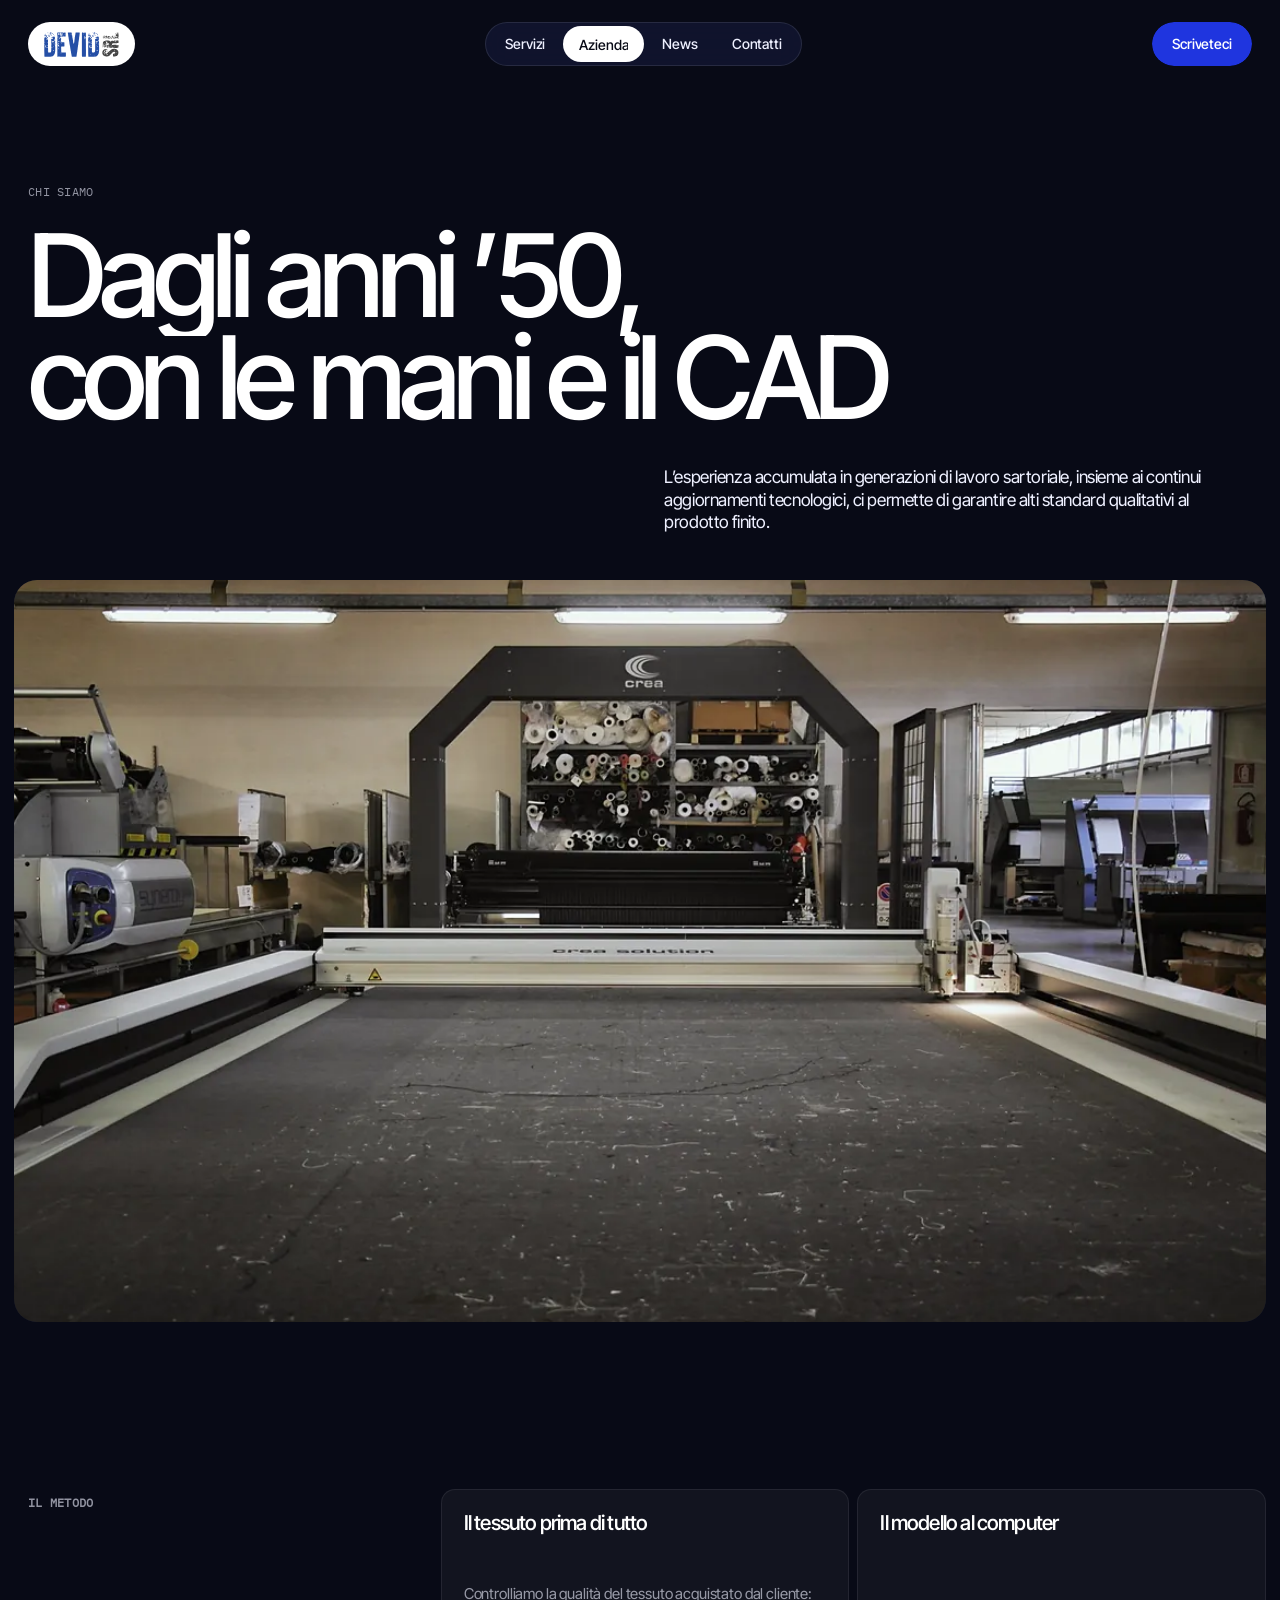
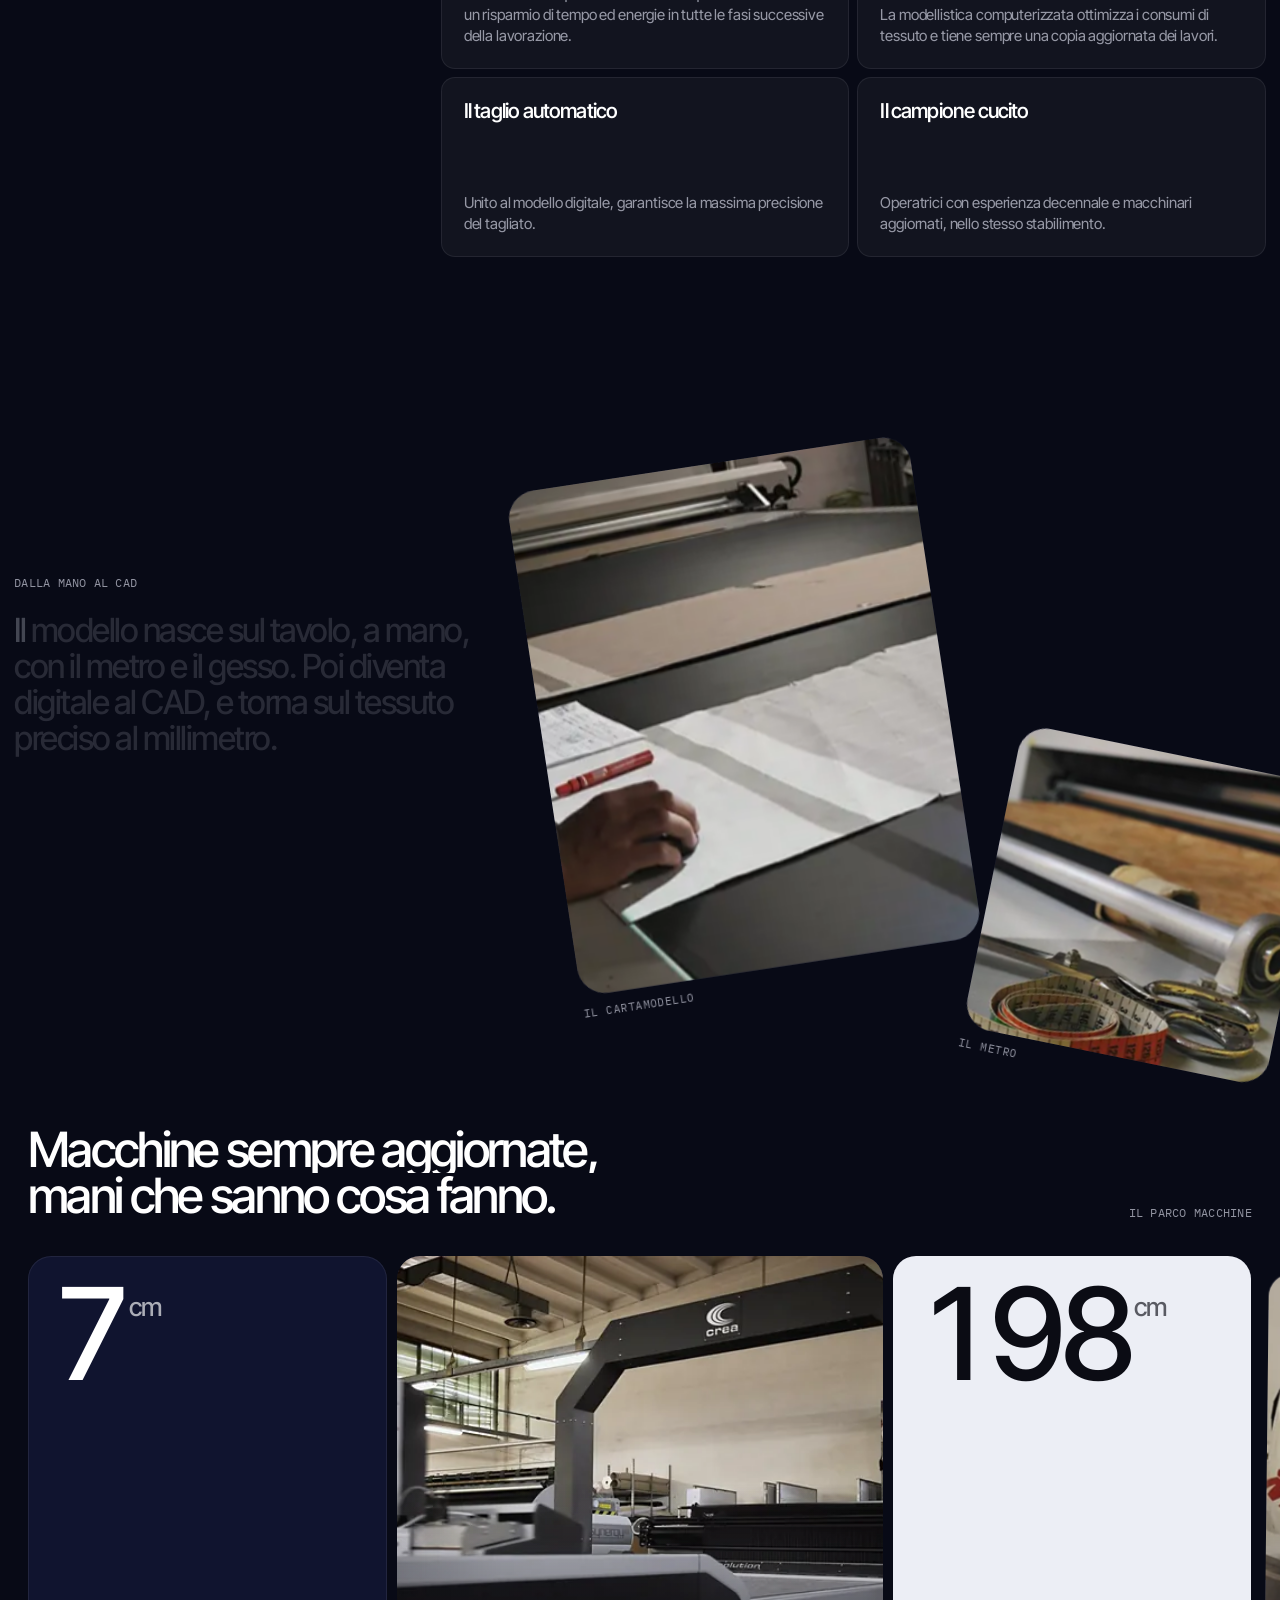
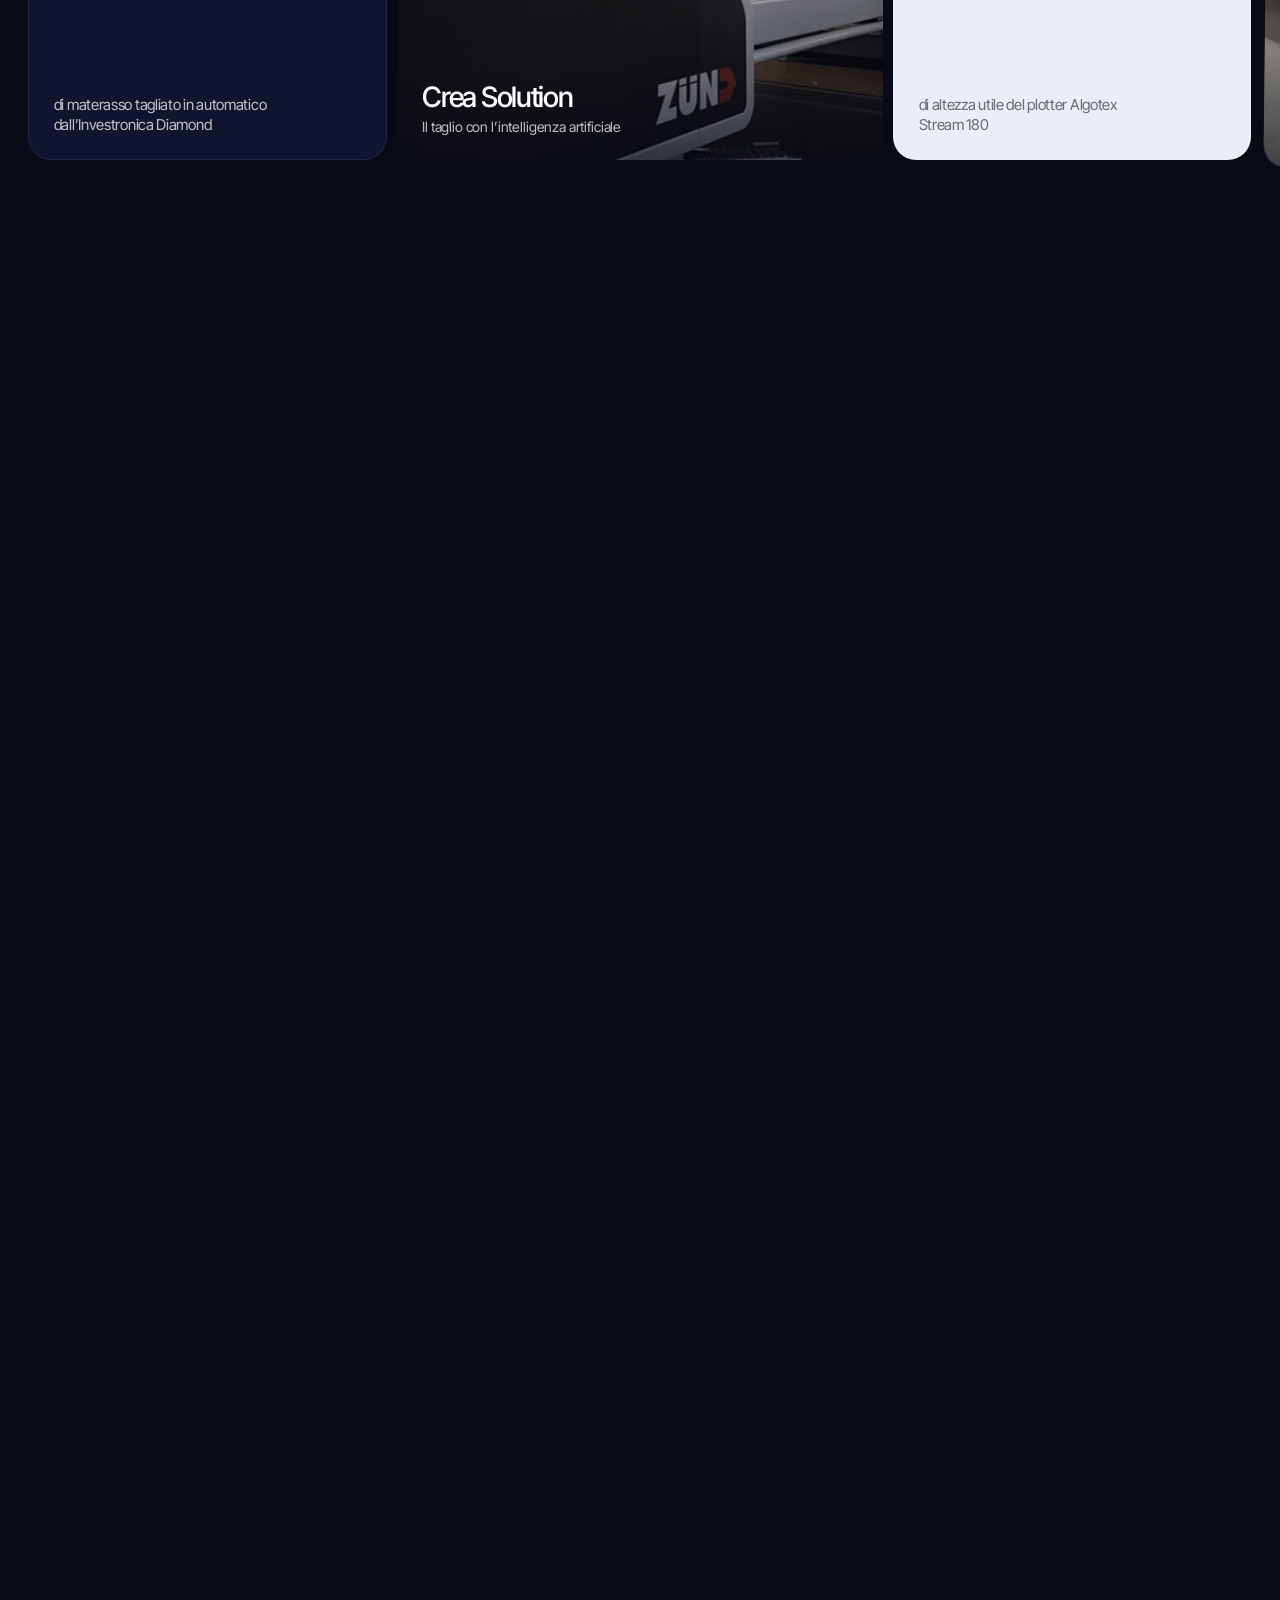
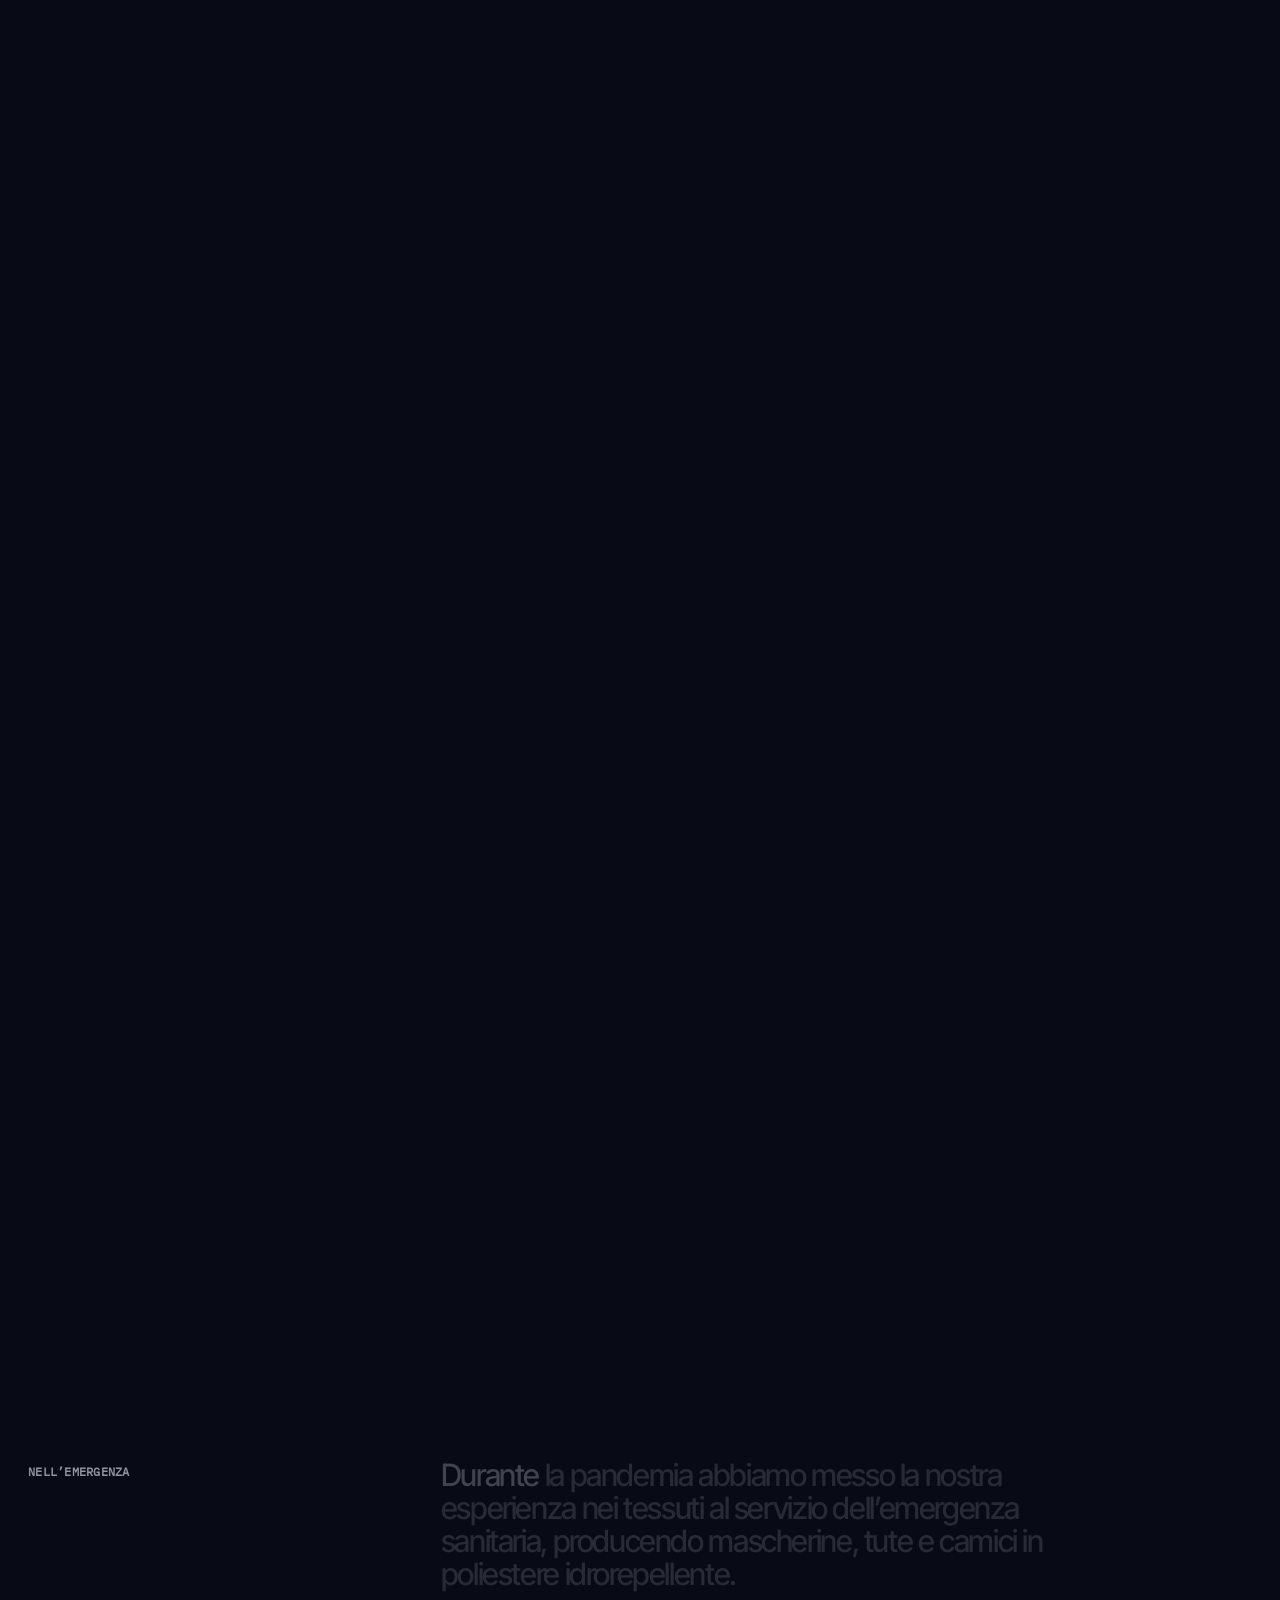
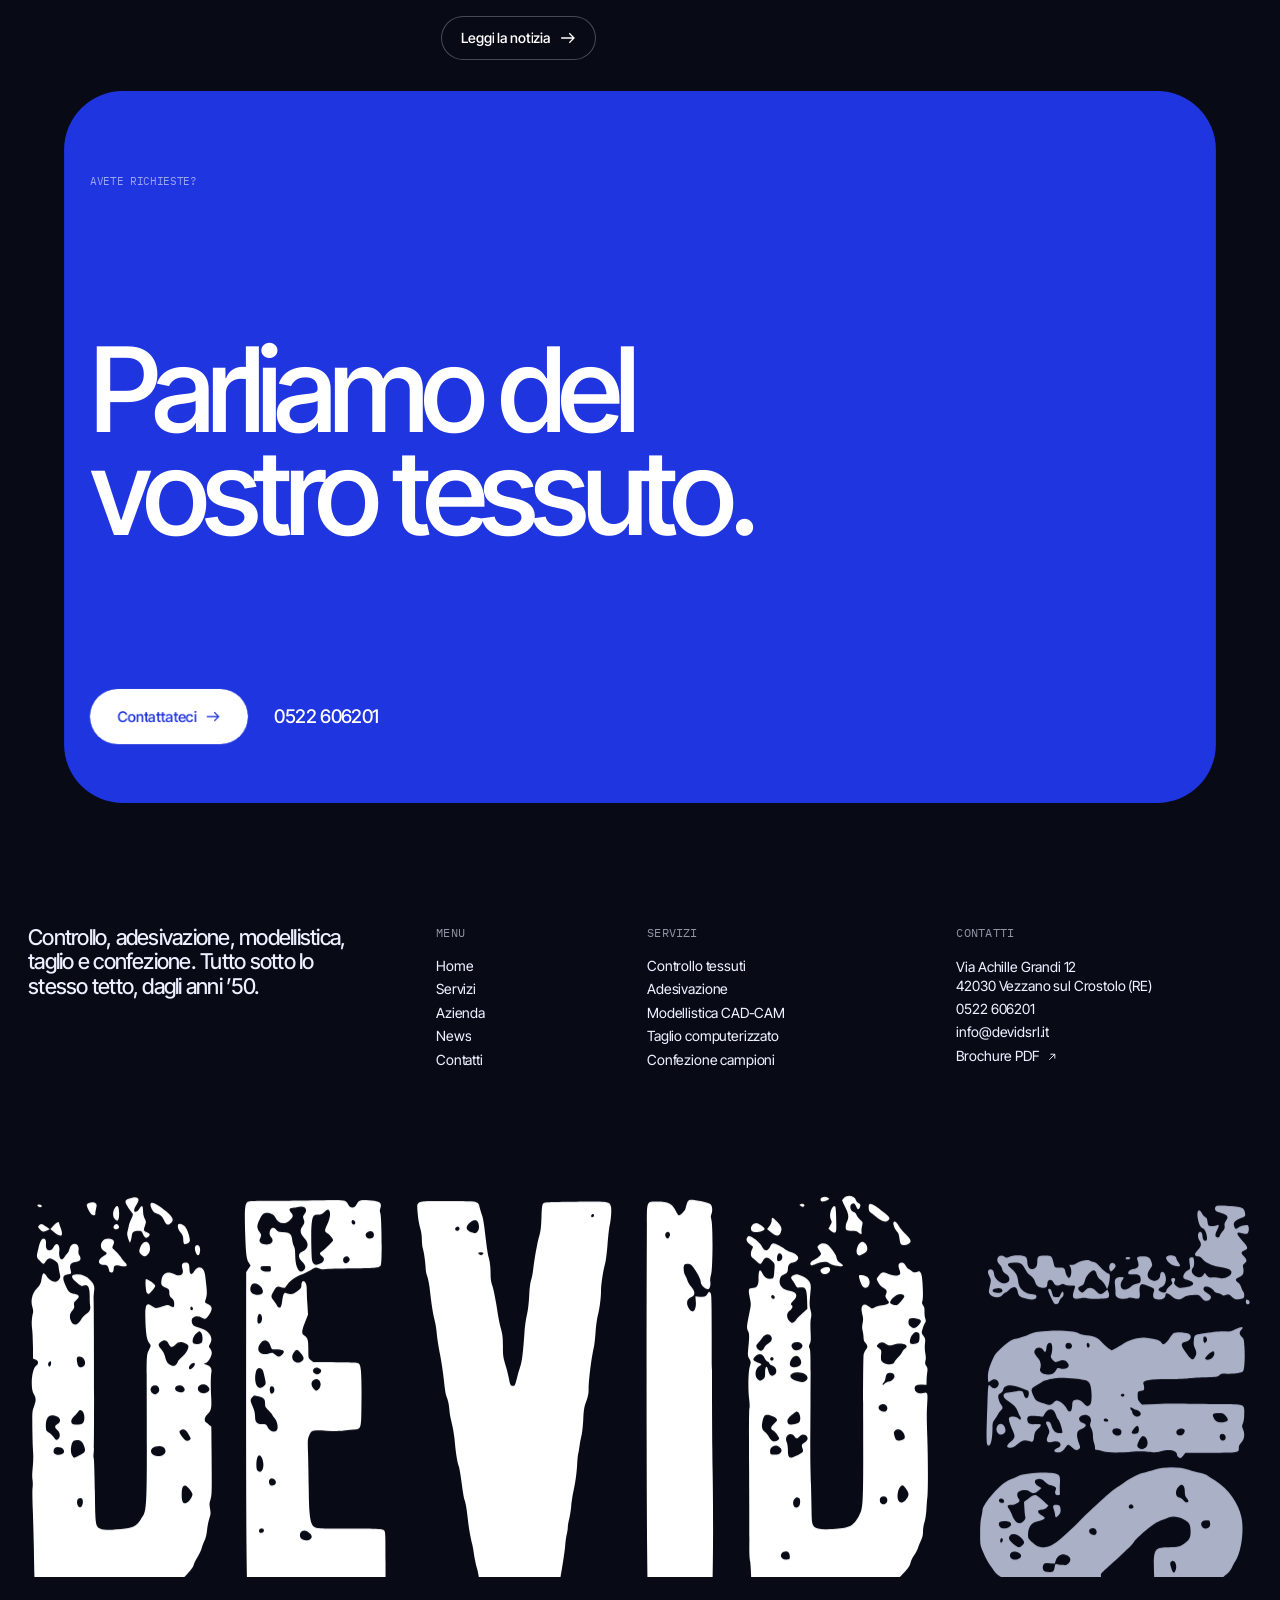
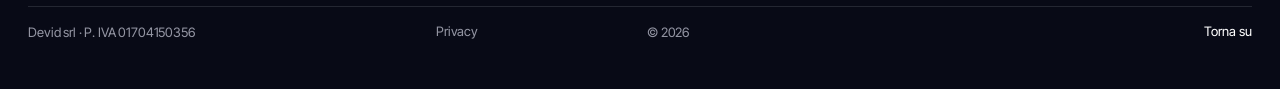
==== commit 18bea2eb: "Servizi che si aprono, foto di Azienda intrecciate, ultima carta dritta Pagina Servizi: le carte chi" ====
--- a/azienda/index.html
+++ b/azienda/index.html
@@ -62,9 +62,15 @@
       <h2 class="blocco-titolo etichetta" data-sale>Il metodo</h2>
       <dl class="schede"><div class="scheda" data-scheda><dt>Il tessuto prima di tutto</dt><dd>Controlliamo la qualità del tessuto acquistato dal cliente: un risparmio di tempo ed energie in tutte le fasi successive della lavorazione.</dd></div><div class="scheda" data-scheda><dt>Il modello al computer</dt><dd>La modellistica computerizzata ottimizza i consumi di tessuto e tiene sempre una copia aggiornata dei lavori.</dd></div><div class="scheda" data-scheda><dt>Il taglio automatico</dt><dd>Unito al modello digitale, garantisce la massima precisione del tagliato.</dd></div><div class="scheda" data-scheda><dt>Il campione cucito</dt><dd>Operatrici con esperienza decennale e macchinari aggiornati, nello stesso stabilimento.</dd></div></dl>
     </section>
-    <section class="doppia">
-      <figure class="doppia-foto" data-foto><img src="../assets/img/cartamodello-800.webp" srcset="../assets/img/cartamodello-800.webp 800w, ../assets/img/cartamodello-1400.webp 1400w" sizes="(max-width: 760px) 92vw, 46vw" alt="Un modellista sistema i cartamodelli sul tavolo" loading="lazy" decoding="async"></figure>
-      <figure class="doppia-foto" data-foto><img src="../assets/img/metro-800.webp" srcset="../assets/img/metro-800.webp 800w, ../assets/img/metro-1400.webp 1400w" sizes="(max-width: 760px) 92vw, 46vw" alt="Metro e forbici sulla macchina" loading="lazy" decoding="async"></figure>
+    <section class="intreccio" data-intreccio>
+      <div class="intreccio-testo">
+        <p class="etichetta etichetta-chiara">Dalla mano al CAD</p>
+        <p class="intreccio-frase" data-accende>Il modello nasce sul tavolo, a mano, con il metro e il gesso. Poi diventa digitale al CAD, e torna sul tessuto preciso al millimetro.</p>
+      </div>
+      <div class="intreccio-foto">
+        <figure class="intreccio-a" data-intreccio-foto="a"><span class="intreccio-dentro"><img src="../assets/img/cartamodello-800.webp" srcset="../assets/img/cartamodello-800.webp 800w, ../assets/img/cartamodello-1400.webp 1400w" sizes="(max-width: 760px) 70vw, 30vw" alt="Un modellista sistema i cartamodelli sul tavolo" loading="lazy" decoding="async"></span><figcaption>Il cartamodello</figcaption></figure>
+        <figure class="intreccio-b" data-intreccio-foto="b"><span class="intreccio-dentro"><img src="../assets/img/metro-800.webp" srcset="../assets/img/metro-800.webp 800w, ../assets/img/metro-1400.webp 1400w" sizes="(max-width: 760px) 55vw, 22vw" alt="Metro e forbici sulla macchina" loading="lazy" decoding="async"></span><figcaption>Il metro</figcaption></figure>
+      </div>
     </section>
   </div>
     <section class="sguardo" data-sguardo aria-labelledby="sguardo-t">
--- a/assets/css/sito.css
+++ b/assets/css/sito.css
@@ -712,3 +712,48 @@
   -webkit-mask-image: linear-gradient(90deg, transparent, #000 35%, #000 80%, transparent), linear-gradient(180deg, transparent, #000 25%, #000 75%, transparent);
   -webkit-mask-composite: source-in; mask-image: linear-gradient(90deg, transparent, #000 35%, #000 80%, transparent), linear-gradient(180deg, transparent, #000 25%, #000 75%, transparent); mask-composite: intersect; opacity: .9; }
 @media (max-width: 760px) { .apertura-arte { width: 100%; opacity: .28 !important; } }
+
+/* ---------- pagina Servizi: le carte chiuse che si aprono sotto il mouse ---------- */
+.accesi-apri .accesi-elenco { gap: 10px; }
+.accesi-apri .acceso { min-height: 0; height: clamp(96px, 8.5vw, 132px); transition: height .9s var(--uscita), box-shadow .5s var(--uscita); }
+.accesi-apri .acceso.aperto { height: clamp(380px, 58vh, 560px); box-shadow: inset 0 0 0 1px rgba(150, 165, 255, .3); }
+.accesi-apri .acceso-testo { height: 100%; justify-content: flex-start; max-width: 30em; }
+.accesi-apri .acceso-nome { color: rgba(238, 240, 255, .55); transition: color .5s var(--uscita), font-size .9s var(--uscita); }
+.accesi-apri .acceso.aperto .acceso-nome { color: #fff; }
+.accesi-apri .acceso-breve, .accesi-apri .acceso-scopri { opacity: 0; transform: translateY(16px); transition: opacity .5s var(--uscita), transform .7s var(--uscita); }
+.accesi-apri .acceso.aperto .acceso-breve { opacity: 1; transform: none; transition-delay: .2s; font-size: clamp(16px, 1.25vw, 20px); color: var(--ghiaccio); }
+.accesi-apri .acceso.aperto .acceso-scopri { opacity: 1; transform: none; transition-delay: .3s; margin-top: auto; }
+.accesi-apri .acceso-tag { opacity: 1; }
+.accesi-apri .acceso-arte { width: 66%; opacity: .25; transition: opacity .7s var(--uscita); }
+.accesi-apri .acceso.aperto .acceso-arte { opacity: 1; }
+.accesi-apri .acceso-luce { opacity: .35; transition: opacity .7s var(--uscita); }
+.accesi-apri .acceso.aperto .acceso-luce { opacity: 1; }
+@media (max-width: 760px) {
+  .accesi-apri .acceso { height: 92px; display: block; }
+  .accesi-apri .acceso.aperto { height: 440px; }
+  .accesi-apri .acceso-arte { width: 100%; height: 100%; inset: 0; }
+  .accesi-apri .acceso-testo { justify-content: flex-start; padding-top: 30px; }
+  .accesi-apri .acceso-tag { display: none; }
+}
+
+/* ---------- azienda: le due foto intrecciate al testo ---------- */
+.intreccio { display: grid; grid-template-columns: 5fr 7fr; gap: clamp(24px, 4vw, 80px); align-items: center; }
+.intreccio-testo { display: flex; flex-direction: column; gap: 22px; }
+.intreccio-frase { font-size: clamp(26px, 2.6vw, 48px); font-weight: 480; letter-spacing: -.045em; line-height: 1.08; color: #fff; }
+.intreccio-frase .parola { color: rgba(238, 240, 255, .14); }
+.intreccio-foto { position: relative; height: clamp(380px, 46vw, 640px); }
+.intreccio-foto figure { position: absolute; will-change: transform; }
+.intreccio-dentro { display: block; overflow: hidden; border-radius: var(--raggio); background: #12162f; box-shadow: 0 40px 80px -40px rgba(0, 0, 0, .8); }
+.intreccio-dentro img { width: 100%; height: 100%; object-fit: cover; transition: transform 1.2s var(--uscita); }
+.intreccio-foto figcaption { margin-top: 10px; font-family: var(--mono); font-size: 11px; text-transform: uppercase; letter-spacing: .04em; color: var(--ghiaccio-2); }
+.intreccio-a { left: 0; top: 0; width: 58%; }
+.intreccio-a .intreccio-dentro { aspect-ratio: 4 / 5; }
+.intreccio-b { right: 0; bottom: 0; width: 44%; z-index: 2; }
+.intreccio-b .intreccio-dentro { aspect-ratio: 1 / 1; }
+@media (hover: hover) { .intreccio-foto figure:hover .intreccio-dentro img { transform: scale(1.06); } }
+@media (max-width: 760px) {
+  .intreccio { grid-template-columns: 1fr; }
+  .intreccio-foto { height: 118vw; }
+  .intreccio-a { width: 68%; }
+  .intreccio-b { width: 54%; }
+}
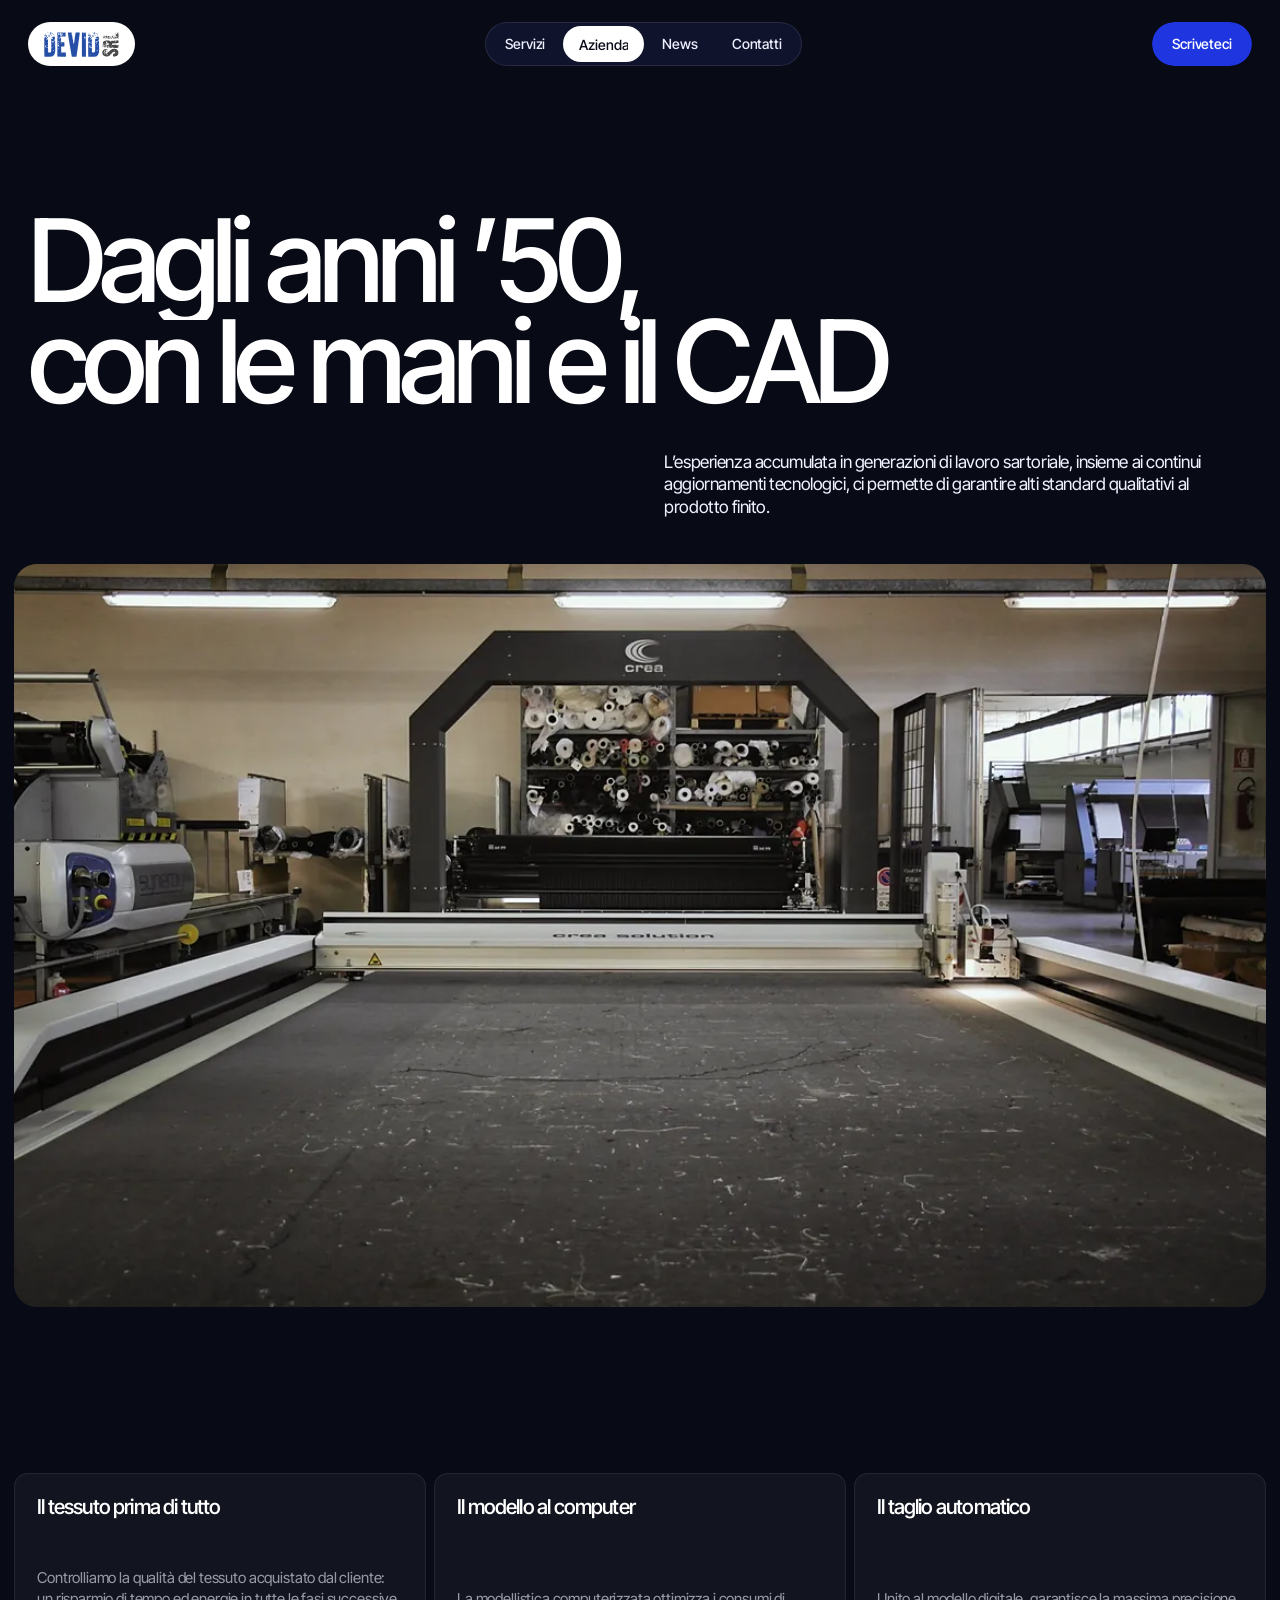
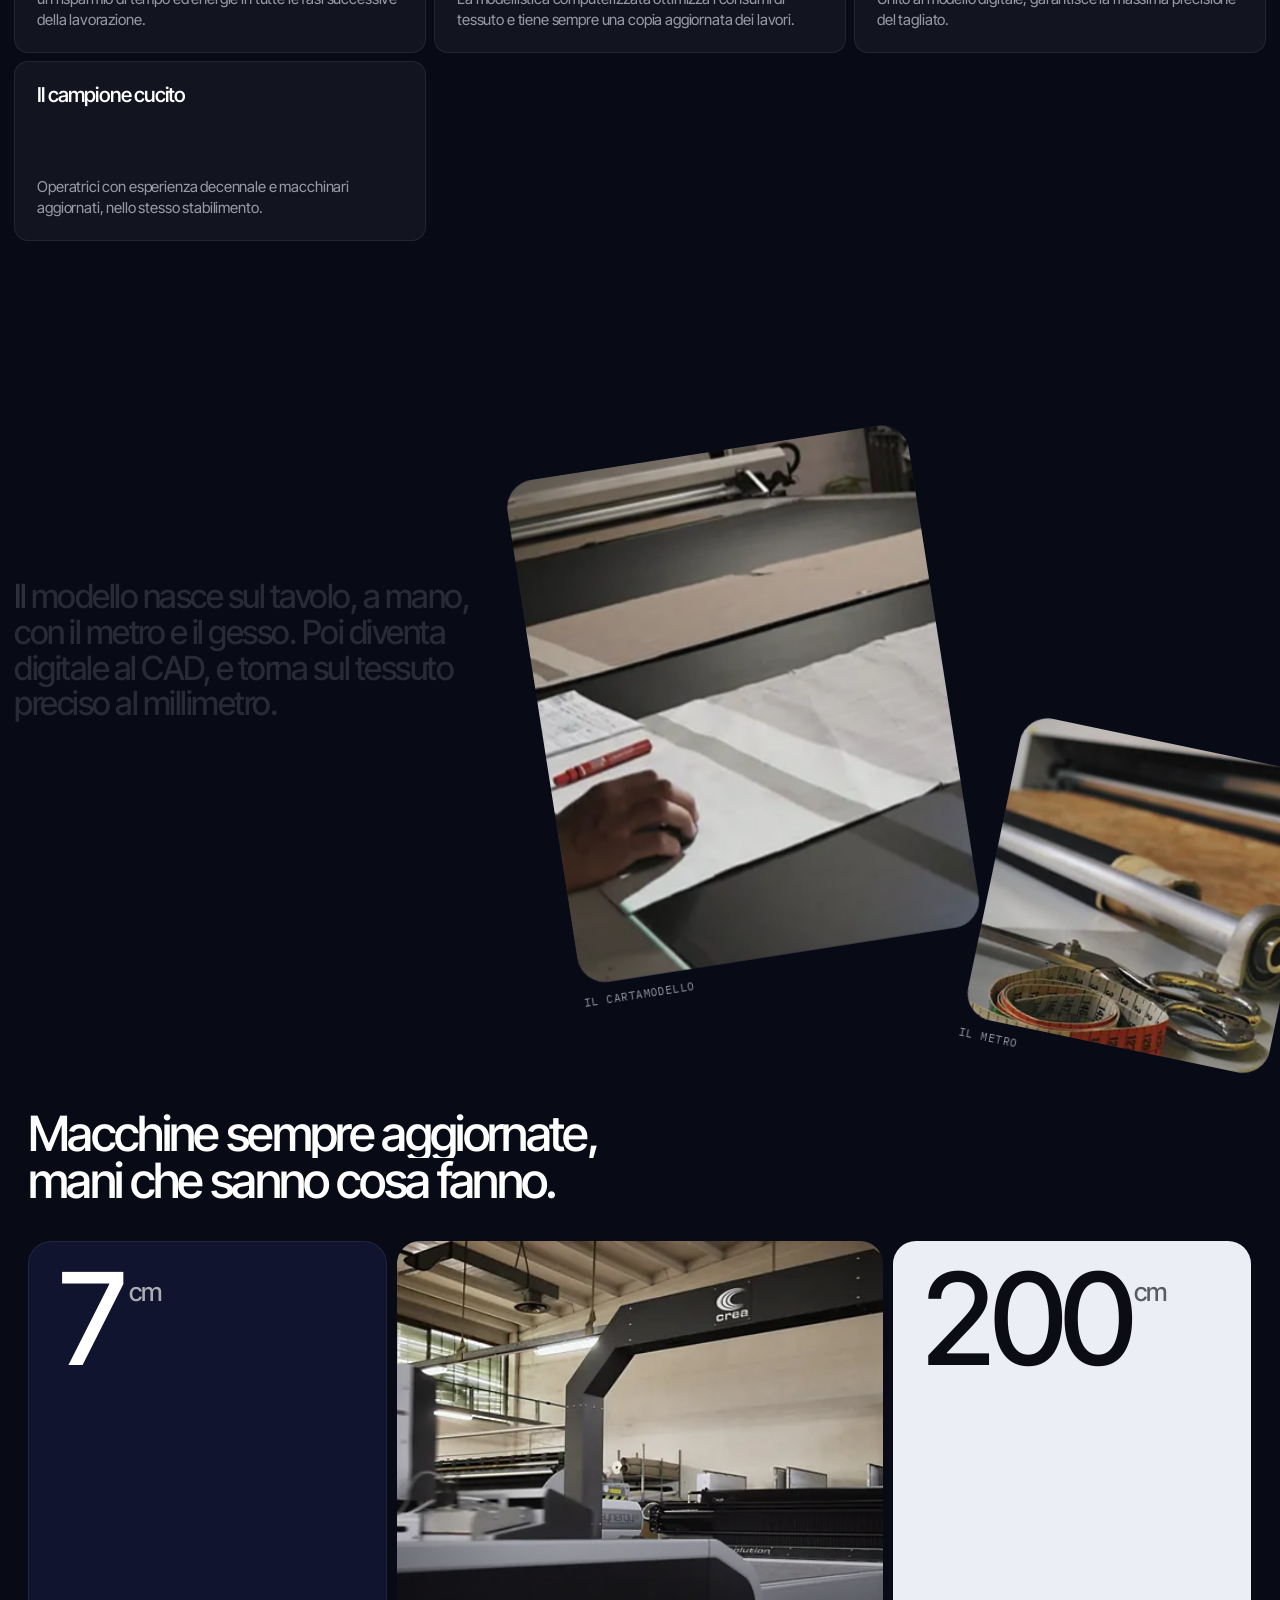
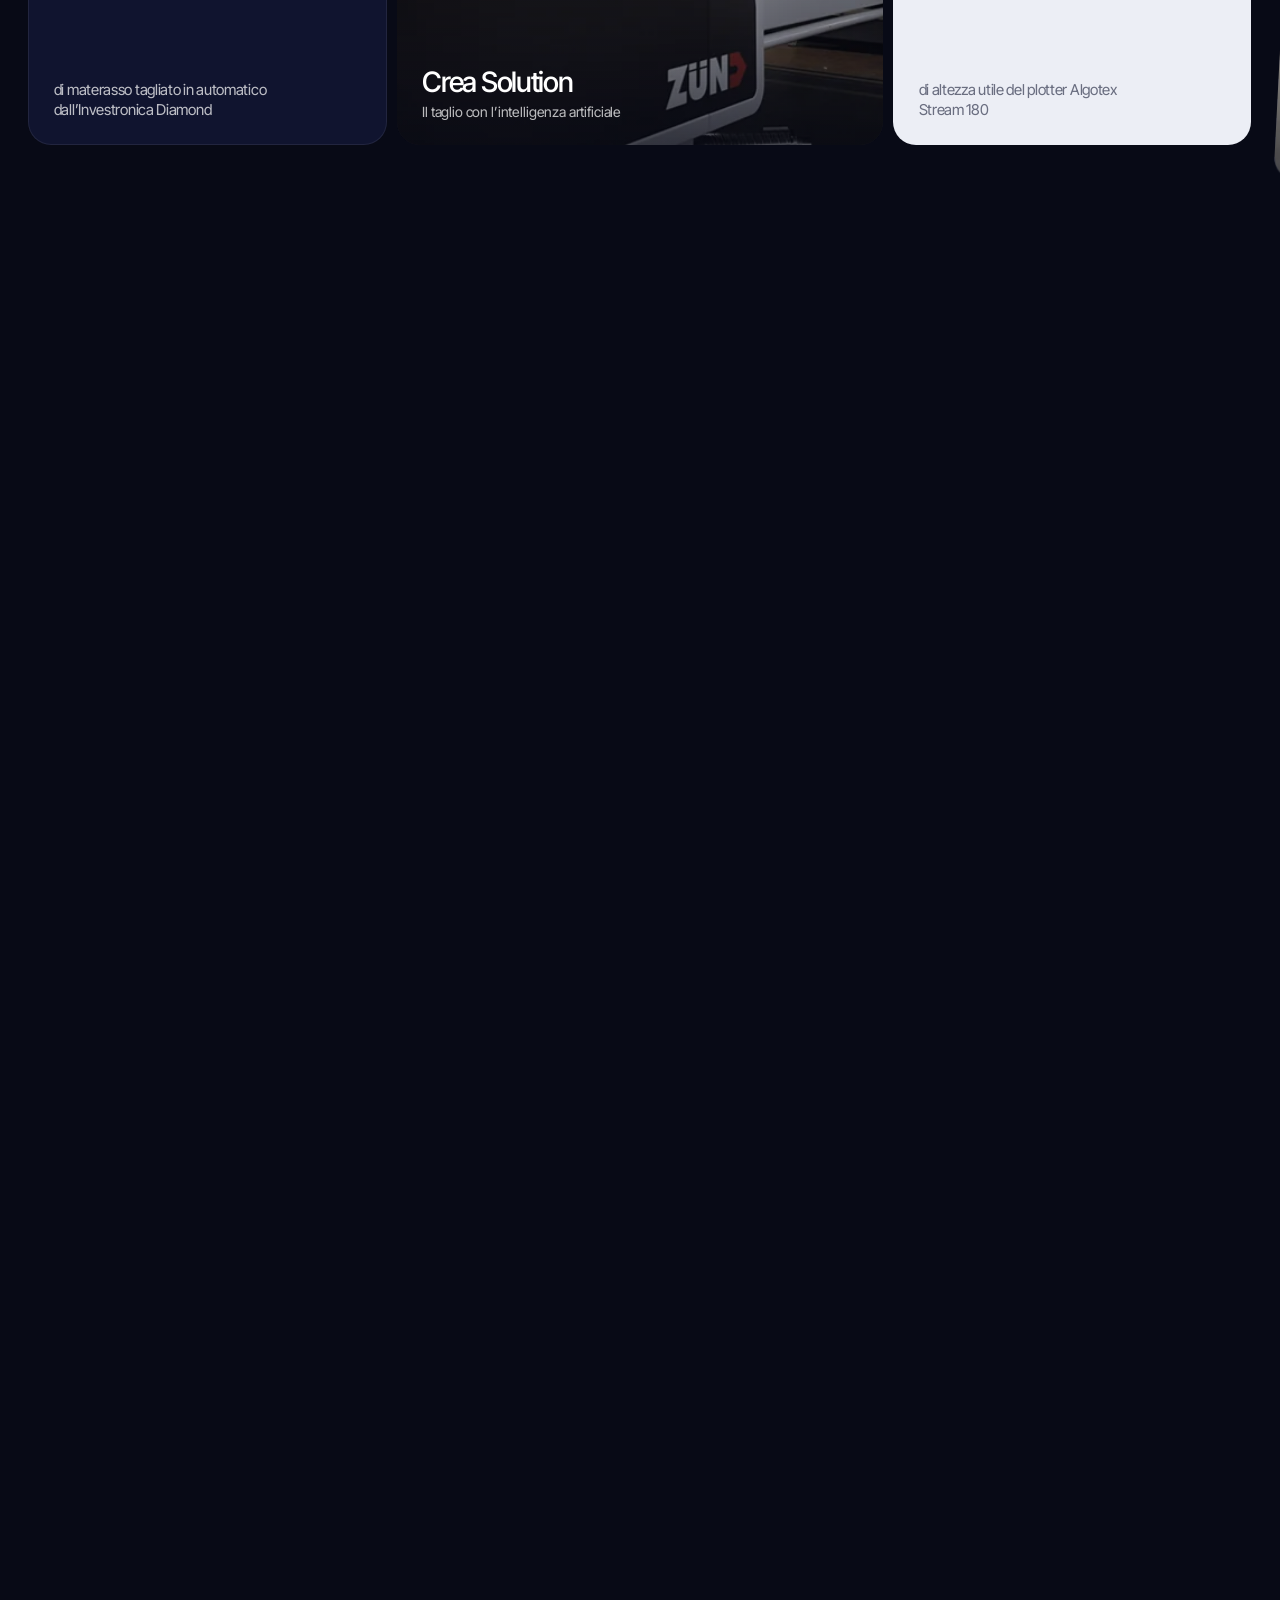
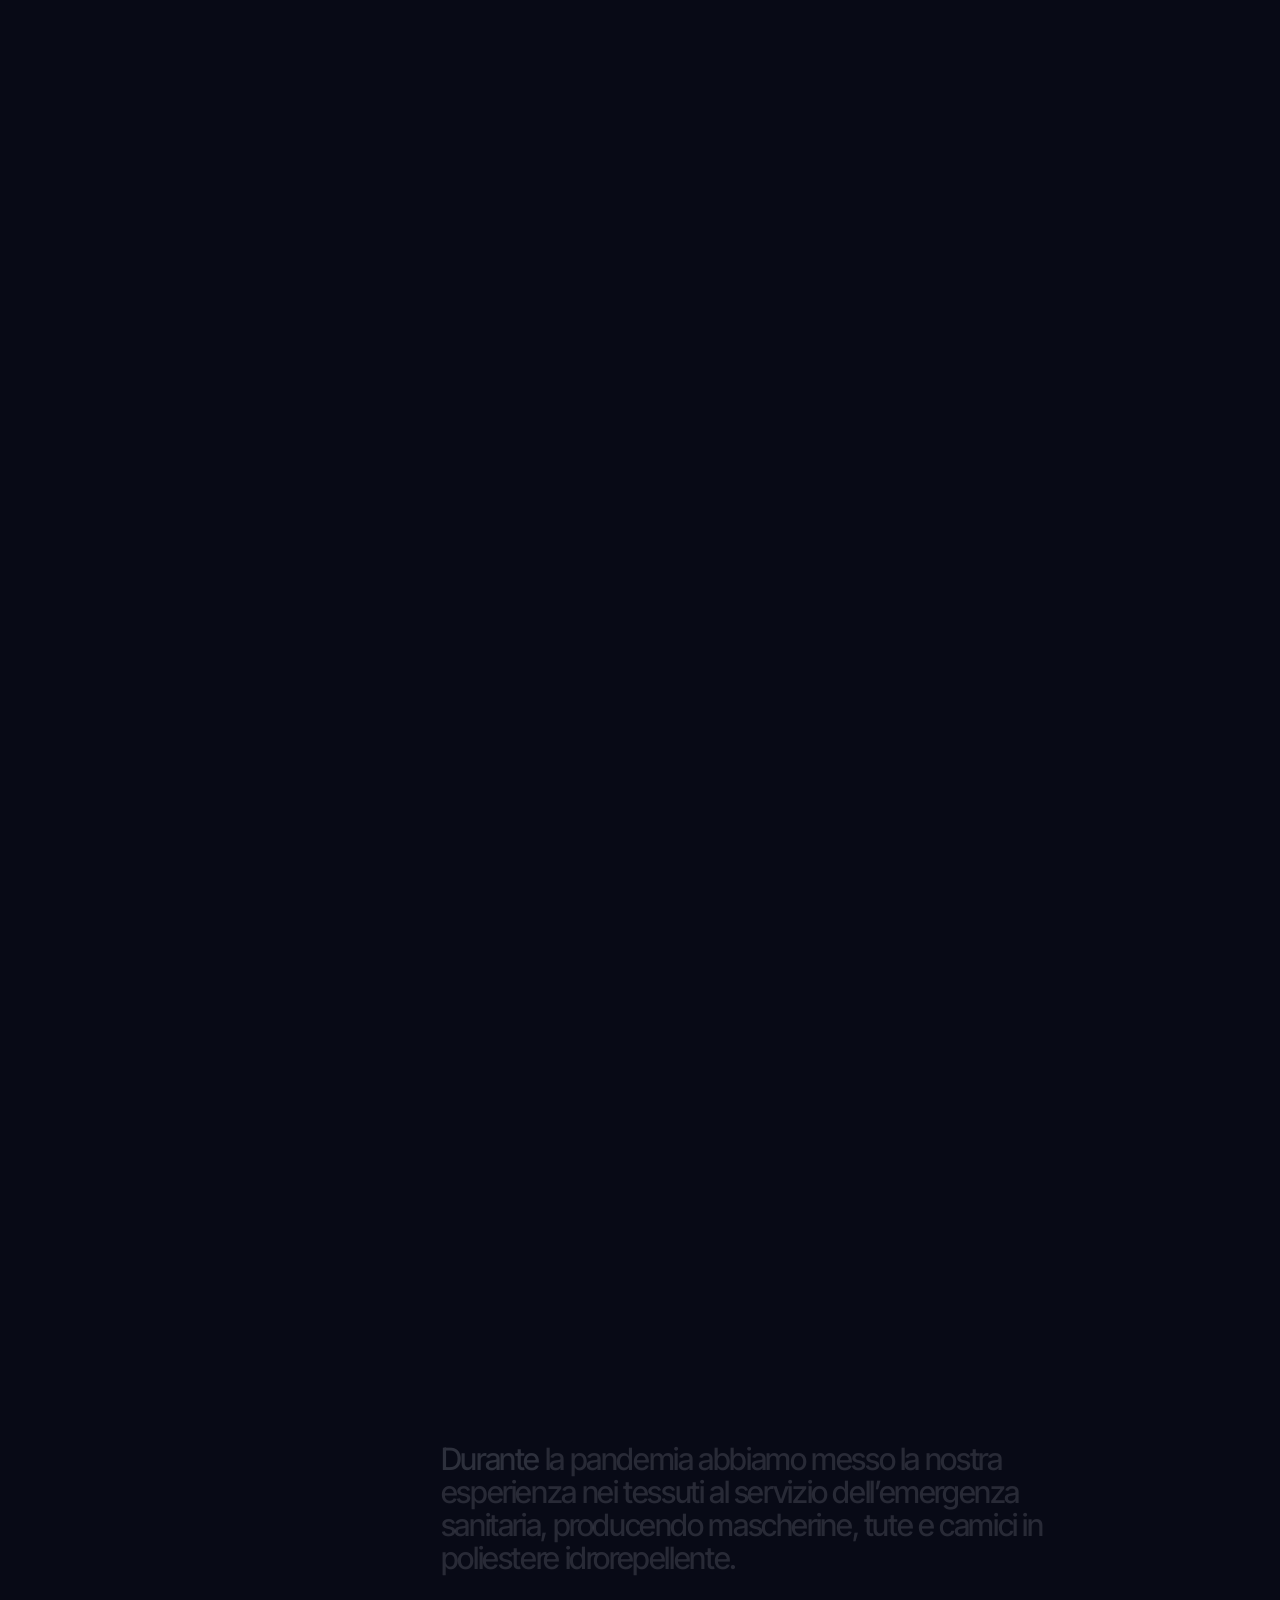
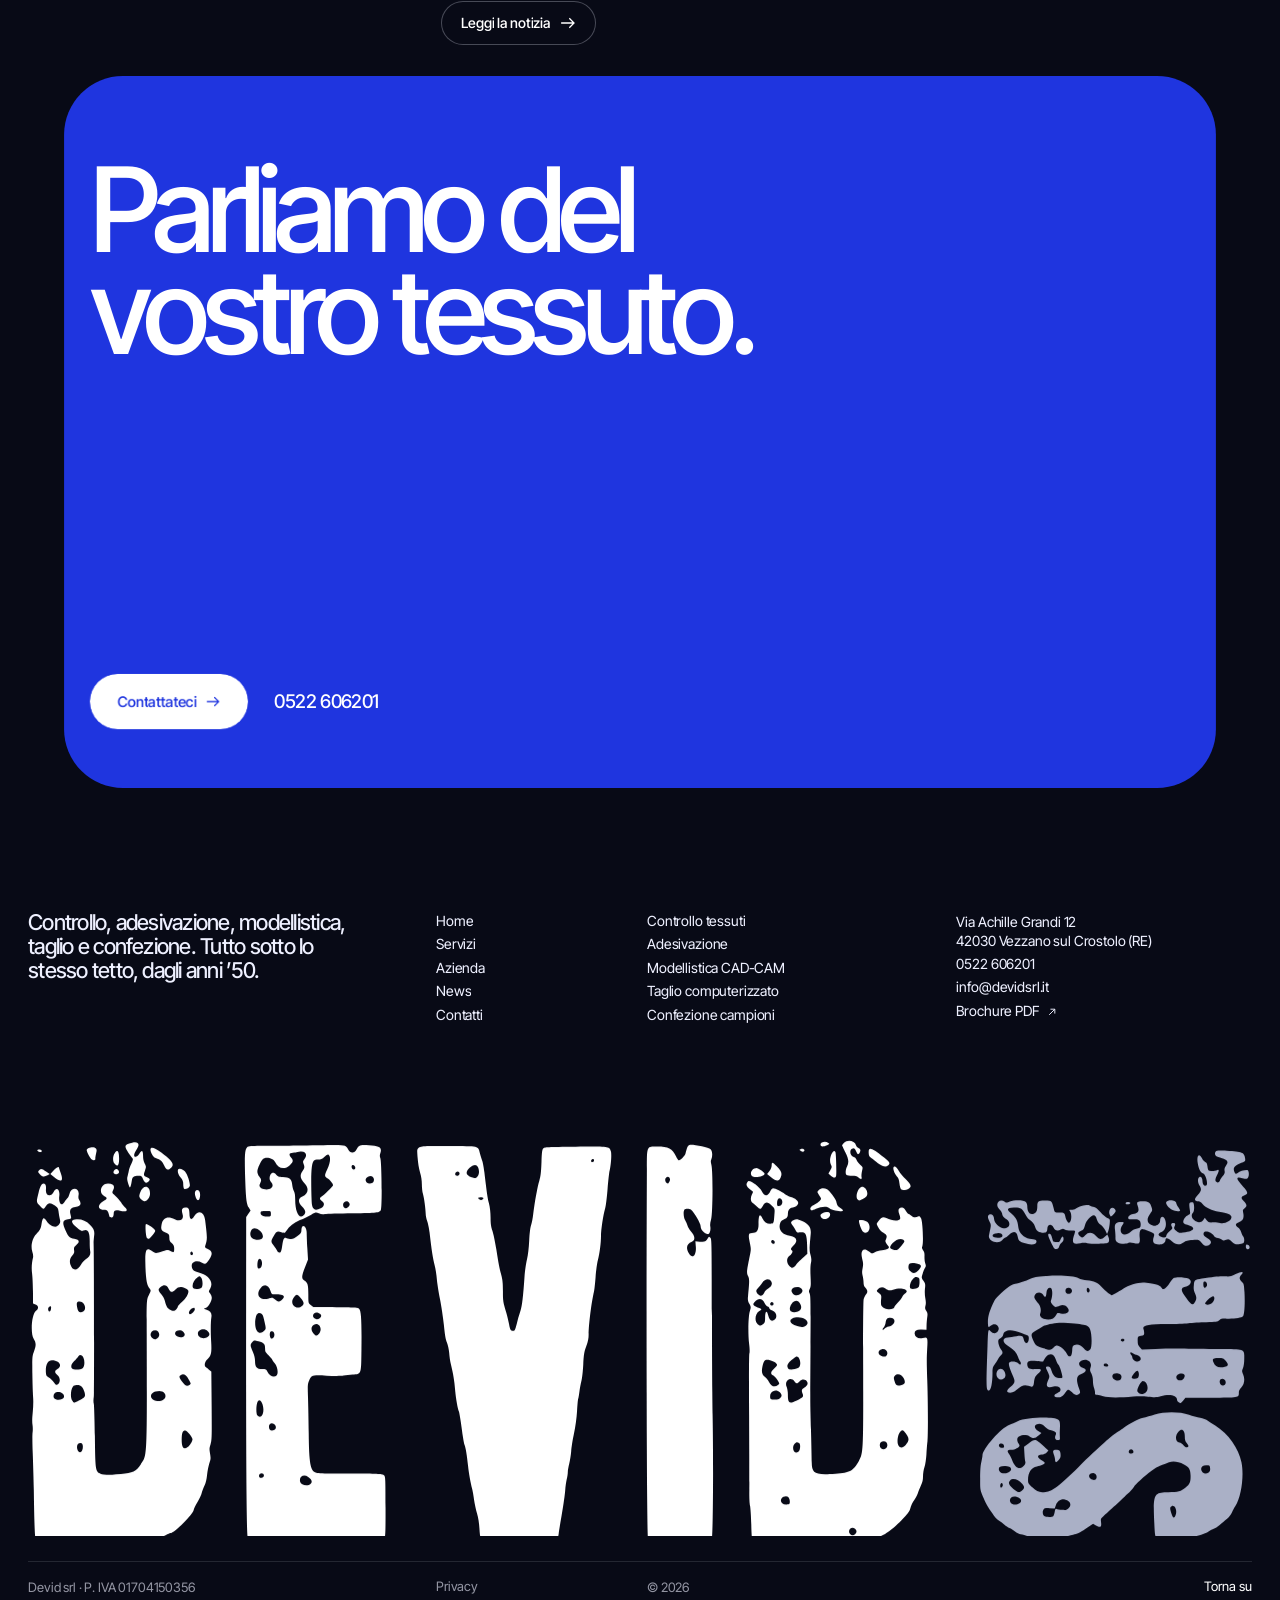
==== commit 3cfdee88: "Tolti i titoletti piccoli e grigi da tutto il sito Restano i titoli grandi e le descrizioni. I titol" ====
--- a/azienda/index.html
+++ b/azienda/index.html
@@ -51,7 +51,7 @@
     
     <div class="apertura-sopra">
       
-      <p class="etichetta" data-sale>Chi siamo</p>
+      
     </div>
     <h1 class="apertura-titolo"><span class="riga"><span class="riga-dentro">Dagli anni ’50,</span></span><span class="riga"><span class="riga-dentro">con le mani e il CAD</span></span></h1>
     <p class="apertura-testo" data-righe>L’esperienza accumulata in generazioni di lavoro sartoriale, insieme ai continui aggiornamenti tecnologici, ci permette di garantire alti standard qualitativi al prodotto finito.</p>
@@ -59,12 +59,11 @@
   <figure class="foto-grande" data-foto-grande><div class="foto-grande-dentro"><img src="../assets/img/zund-sala-800.webp" srcset="../assets/img/zund-sala-800.webp 800w, ../assets/img/zund-sala-1400.webp 1400w, ../assets/img/zund-sala-2400.webp 2400w" sizes="100vw" alt="La sala taglio di Devid a Vezzano sul Crostolo" loading="eager" decoding="async"></div></figure>
   <div class="blocchi">
     <section class="blocco">
-      <h2 class="blocco-titolo etichetta" data-sale>Il metodo</h2>
+      <h2 class="nascosto">Il metodo</h2>
       <dl class="schede"><div class="scheda" data-scheda><dt>Il tessuto prima di tutto</dt><dd>Controlliamo la qualità del tessuto acquistato dal cliente: un risparmio di tempo ed energie in tutte le fasi successive della lavorazione.</dd></div><div class="scheda" data-scheda><dt>Il modello al computer</dt><dd>La modellistica computerizzata ottimizza i consumi di tessuto e tiene sempre una copia aggiornata dei lavori.</dd></div><div class="scheda" data-scheda><dt>Il taglio automatico</dt><dd>Unito al modello digitale, garantisce la massima precisione del tagliato.</dd></div><div class="scheda" data-scheda><dt>Il campione cucito</dt><dd>Operatrici con esperienza decennale e macchinari aggiornati, nello stesso stabilimento.</dd></div></dl>
     </section>
     <section class="intreccio" data-intreccio>
       <div class="intreccio-testo">
-        <p class="etichetta etichetta-chiara">Dalla mano al CAD</p>
         <p class="intreccio-frase" data-accende>Il modello nasce sul tavolo, a mano, con il metro e il gesso. Poi diventa digitale al CAD, e torna sul tessuto preciso al millimetro.</p>
       </div>
       <div class="intreccio-foto">
@@ -76,7 +75,6 @@
     <section class="sguardo" data-sguardo aria-labelledby="sguardo-t">
     <div class="sguardo-palco">
       <div class="sguardo-testa">
-        <p class="etichetta etichetta-chiara">Il parco macchine</p>
         <h2 id="sguardo-t" class="sguardo-titolo" data-righe>Macchine sempre aggiornate,<br>mani che sanno cosa fanno.</h2>
       </div>
       <div class="sguardo-binario" data-sguardo-binario>
@@ -87,7 +85,7 @@
   </section>
   <div class="blocchi blocchi-dopo">
     <section class="blocco">
-      <h2 class="blocco-titolo etichetta" data-sale>Nell’emergenza</h2>
+      <h2 class="nascosto">Nell’emergenza</h2>
       <div class="blocco-corpo">
         <p class="testo-grande" data-accende>Durante la pandemia abbiamo messo la nostra esperienza nei tessuti al servizio dell’emergenza sanitaria, producendo mascherine, tute e camici in poliestere idrorepellente.</p>
         <a class="bottone bottone-linea" href="../news/tute-e-camici-in-poliestere/" data-tenda="Tute e camici" data-magnete><span class="bottone-fondo"></span><span class="bottone-testo"><span data-gira>Leggi la notizia</span><svg class="g g-dx" viewBox="0 0 18 14" aria-hidden="true"><path d="M1 7h15M10.5 1.5 16 7l-5.5 5.5" fill="none" stroke="currentColor" stroke-width="1.5"/></svg></span></a>
@@ -97,7 +95,6 @@
 </main>
 <section class="chiamata" aria-labelledby="chiamata-t">
   <div class="chiamata-carta" data-carta>
-    <p class="etichetta etichetta-chiara">Avete richieste?</p>
     <h2 id="chiamata-t" class="chiamata-titolo" data-righe>Parliamo del<br>vostro tessuto.</h2>
     <div class="chiamata-azioni">
       <a class="bottone bottone-bianco bottone-grande" href="../contatti/" data-tenda="Contatti" data-magnete><span class="bottone-fondo"></span><span class="bottone-testo"><span data-gira>Contattateci</span><svg class="g g-dx" viewBox="0 0 18 14" aria-hidden="true"><path d="M1 7h15M10.5 1.5 16 7l-5.5 5.5" fill="none" stroke="currentColor" stroke-width="1.5"/></svg></span></a>
@@ -112,18 +109,15 @@
       <p class="piede-frase">Controllo, adesivazione, modellistica, taglio e confezione. Tutto sotto lo stesso tetto, dagli anni ’50.</p>
     </div>
     <div class="piede-colonna">
-      <p class="etichetta">Menu</p>
       <ul>
         <li><a href="../" data-tenda="Devid srl"><span data-gira>Home</span></a></li>
         <li><a href="../servizi/" data-tenda="Servizi"><span data-gira>Servizi</span></a></li><li><a href="../azienda/" data-tenda="Azienda"><span data-gira>Azienda</span></a></li><li><a href="../news/" data-tenda="News"><span data-gira>News</span></a></li><li><a href="../contatti/" data-tenda="Contatti"><span data-gira>Contatti</span></a></li>
       </ul>
     </div>
     <div class="piede-colonna">
-      <p class="etichetta">Servizi</p>
       <ul><li><a href="../servizi/controllo-tessuti/" data-tenda="Controllo tessuti"><span data-gira>Controllo tessuti</span></a></li><li><a href="../servizi/adesivazione-tessuto/" data-tenda="Adesivazione"><span data-gira>Adesivazione</span></a></li><li><a href="../servizi/modellistica-cad-cam/" data-tenda="Modellistica CAD-CAM"><span data-gira>Modellistica CAD-CAM</span></a></li><li><a href="../servizi/taglio-tessuti/" data-tenda="Taglio computerizzato"><span data-gira>Taglio computerizzato</span></a></li><li><a href="../servizi/confezione-campioni/" data-tenda="Confezione campioni"><span data-gira>Confezione campioni</span></a></li></ul>
     </div>
     <div class="piede-colonna">
-      <p class="etichetta">Contatti</p>
       <ul>
         <li><a href="https://www.google.com/maps/search/?api=1&query=Via+Achille+Grandi+12+42030+Vezzano+sul+Crostolo+RE" target="_blank" rel="noopener">Via Achille Grandi 12<br>42030 Vezzano sul Crostolo (RE)</a></li>
         <li><a href="tel:+390522606201"><span data-gira>0522 606201</span></a></li>
--- a/assets/css/sito.css
+++ b/assets/css/sito.css
@@ -757,3 +757,40 @@
   .intreccio-a { width: 68%; }
   .intreccio-b { width: 54%; }
 }
+
+/* ---------- caricamento: il laser che crea il logo ---------- */
+.carica-barra, .carica-logo:not([data-carica-logo]) { display: none; }
+.carica-scena { position: absolute; inset: 0; display: flex; align-items: center; justify-content: center; }
+.carica-logo-box { position: relative; width: min(520px, 72vw); aspect-ratio: 1513 / 476; }
+.carica-fantasma, .carica-logo { position: absolute; inset: 0; width: 100%; height: 100%; }
+.carica-fantasma { opacity: .06; }
+.carica-logo { clip-path: inset(0% 100% 0% 0%); }
+.carica-raggio { position: absolute; left: 0; top: -60vh; bottom: -8%; width: 2px; margin-left: -1px; opacity: 0;
+  background: linear-gradient(180deg, rgba(170, 182, 255, 0), rgba(200, 210, 255, .55) 60%, #fff); box-shadow: 0 0 12px 2px rgba(120, 140, 255, .55); will-change: transform; }
+.carica-testa { position: absolute; left: 50%; width: 22px; height: 22px; margin: -11px 0 0 -11px; border-radius: 50%;
+  background: radial-gradient(circle, #fff 0 18%, rgba(190, 200, 255, .8) 30%, rgba(80, 100, 255, .25) 60%, rgba(80, 100, 255, 0) 72%); }
+.carica-scintille { position: absolute; inset: 0; pointer-events: none; overflow: visible; }
+.carica-scintille i { position: absolute; width: 2px; height: 2px; border-radius: 1px; background: #fff; box-shadow: 0 0 6px 1px rgba(150, 165, 255, .9); }
+
+/* ---------- contatti: la mappa di Google con la carta dell'indirizzo ---------- */
+.mappa iframe { filter: none; }
+.mappa-carta { position: absolute; left: var(--m); top: var(--m); width: min(320px, calc(100% - 2 * var(--m))); display: flex; flex-direction: column; align-items: flex-start; gap: 12px; padding: 22px; border-radius: var(--raggio-p); background: rgba(255, 255, 255, .94); backdrop-filter: blur(12px); -webkit-backdrop-filter: blur(12px); box-shadow: 0 30px 60px -30px rgba(11, 12, 20, .45); }
+.mappa-logo { height: 30px; width: auto; }
+.mappa-indirizzo { font-size: 16px; line-height: 1.35; letter-spacing: -.02em; }
+.mappa-tel { font-size: 15px; color: var(--grigio); }
+.mappa-bottone { display: none; }
+@media (max-width: 760px) { .mappa { height: auto; display: flex; flex-direction: column-reverse; } .mappa iframe { height: 60vh; } .mappa-carta { position: static; width: auto; margin: 0; border-radius: 0; box-shadow: none; } }
+.carica-logo-box .carica-logo, .carica-logo-box .carica-fantasma { left: 0; top: 0; transform: none; width: 100%; height: 100%; }
+.mappa-carta { left: 8px; top: 8px; min-height: 160px; }
+
+/* senza i titoletti: i blocchi tengono il testo nella colonna larga */
+.blocco > .blocco-corpo, .blocco > .schede { grid-column: 2; }
+.accesi-testa { grid-template-columns: 1fr; }
+.contatto { justify-content: flex-end; }
+.apertura-data { font-size: 15px; color: var(--ghiaccio-2); }
+.testo strong { color: inherit; font-weight: 600; }
+.tema-notte .testo strong { color: #fff; }
+@media (max-width: 760px) { .blocco > .blocco-corpo, .blocco > .schede { grid-column: 1; } }
+.blocco > .schede { grid-column: 1 / -1; grid-template-columns: repeat(3, 1fr); }
+@media (max-width: 1024px) { .blocco > .schede { grid-template-columns: 1fr 1fr; } }
+@media (max-width: 760px) { .blocco > .schede { grid-template-columns: 1fr; } }
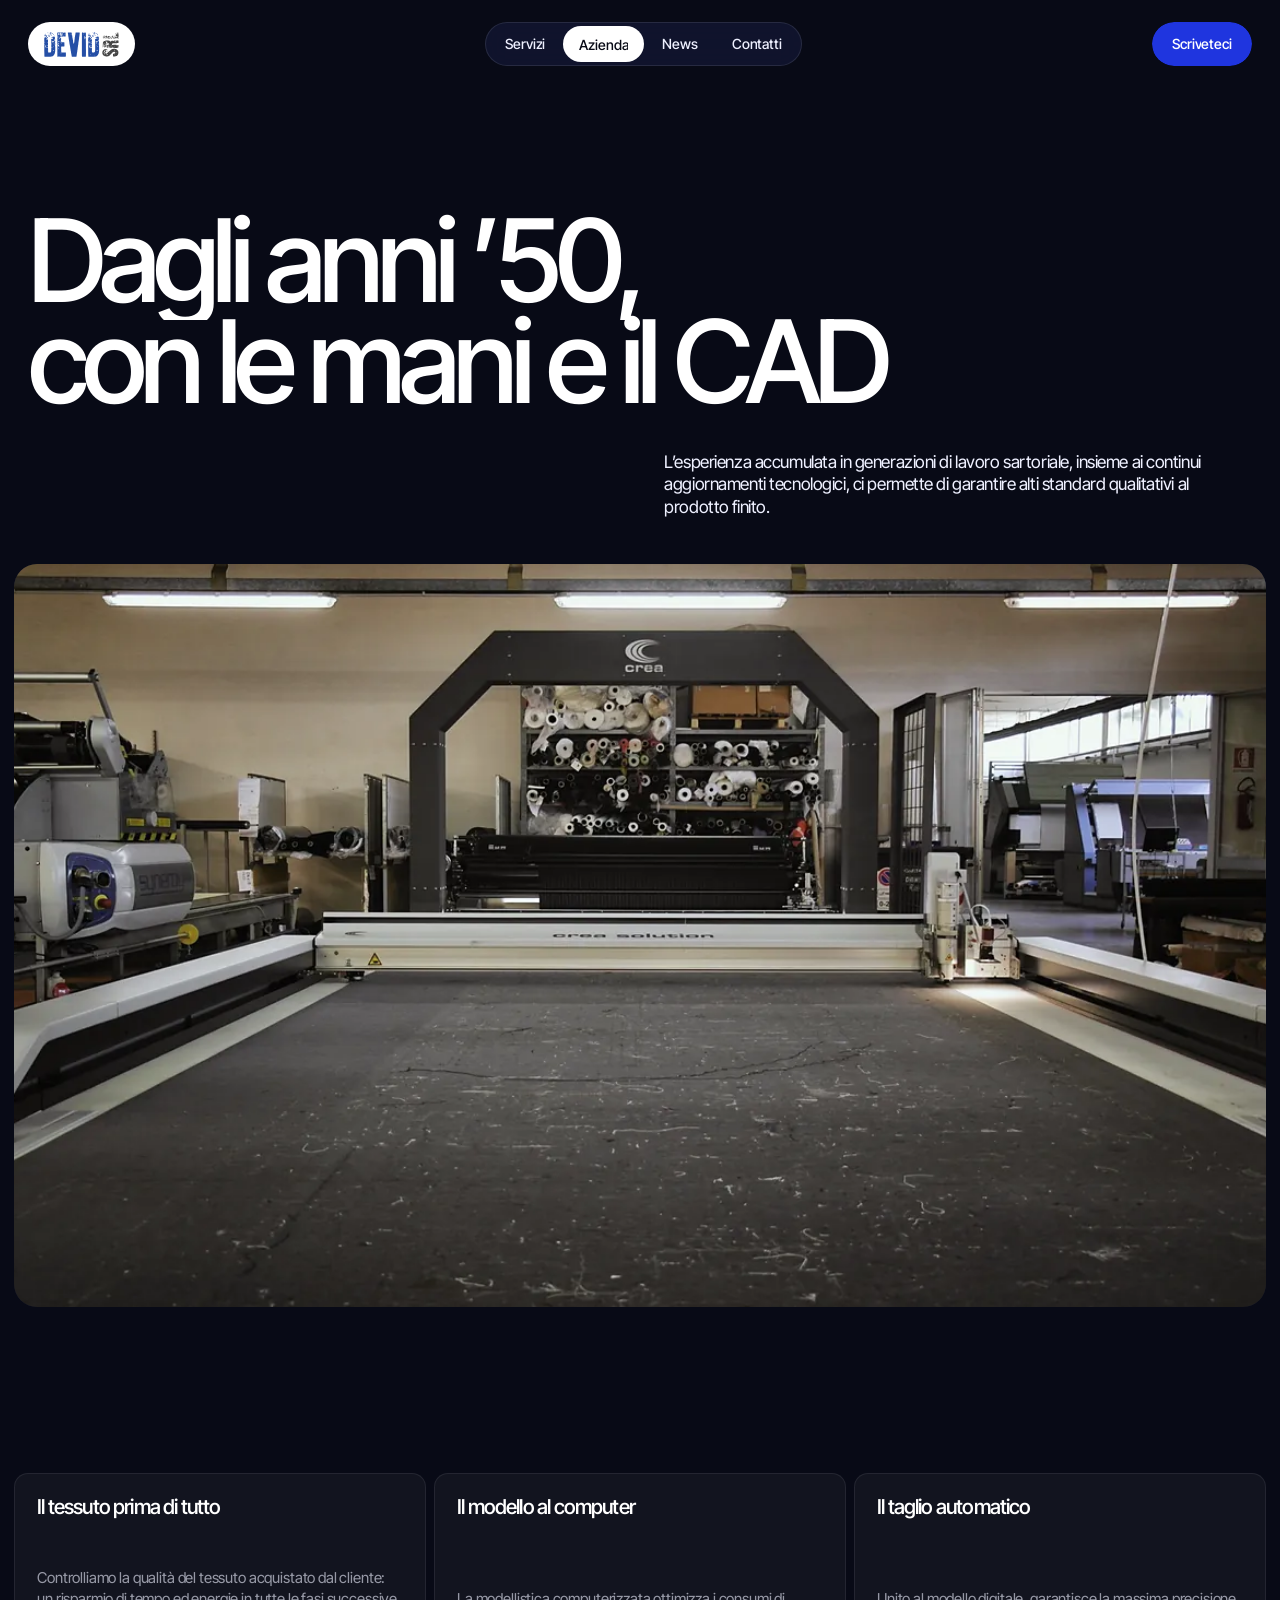
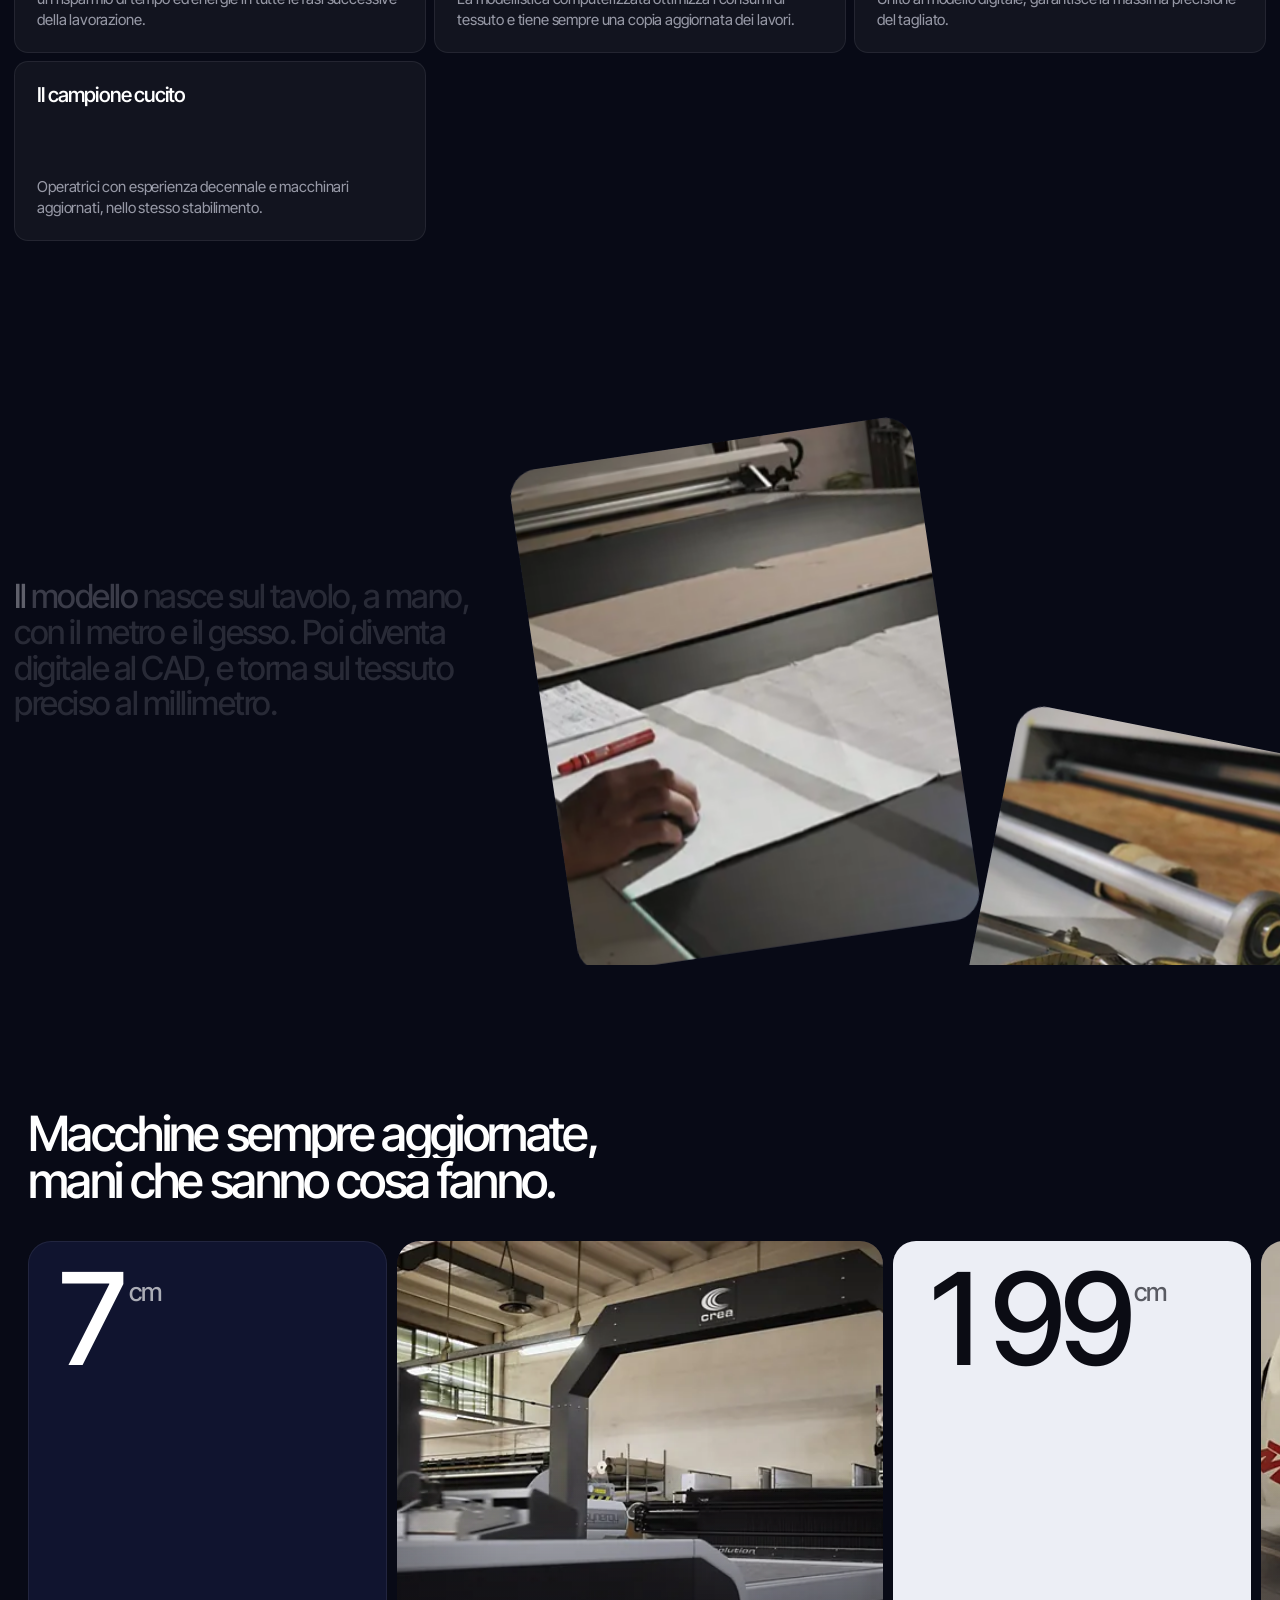
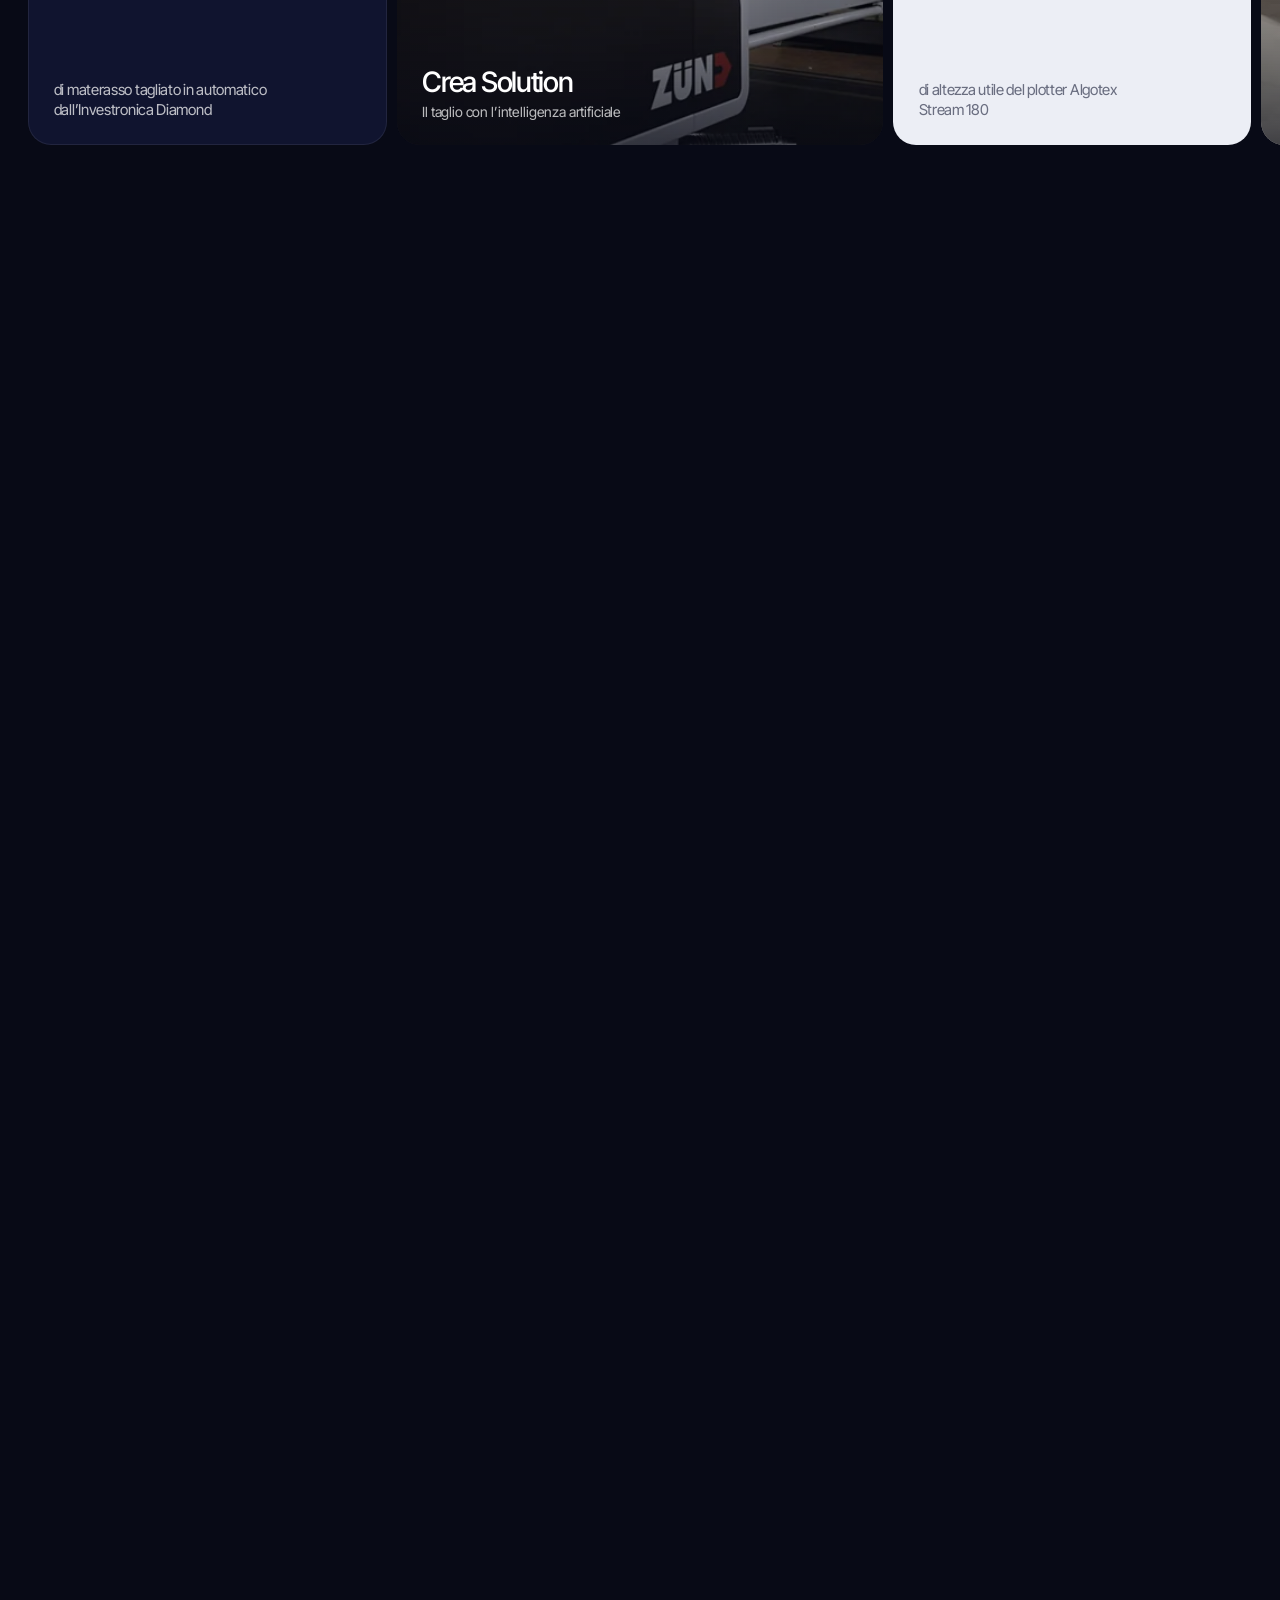
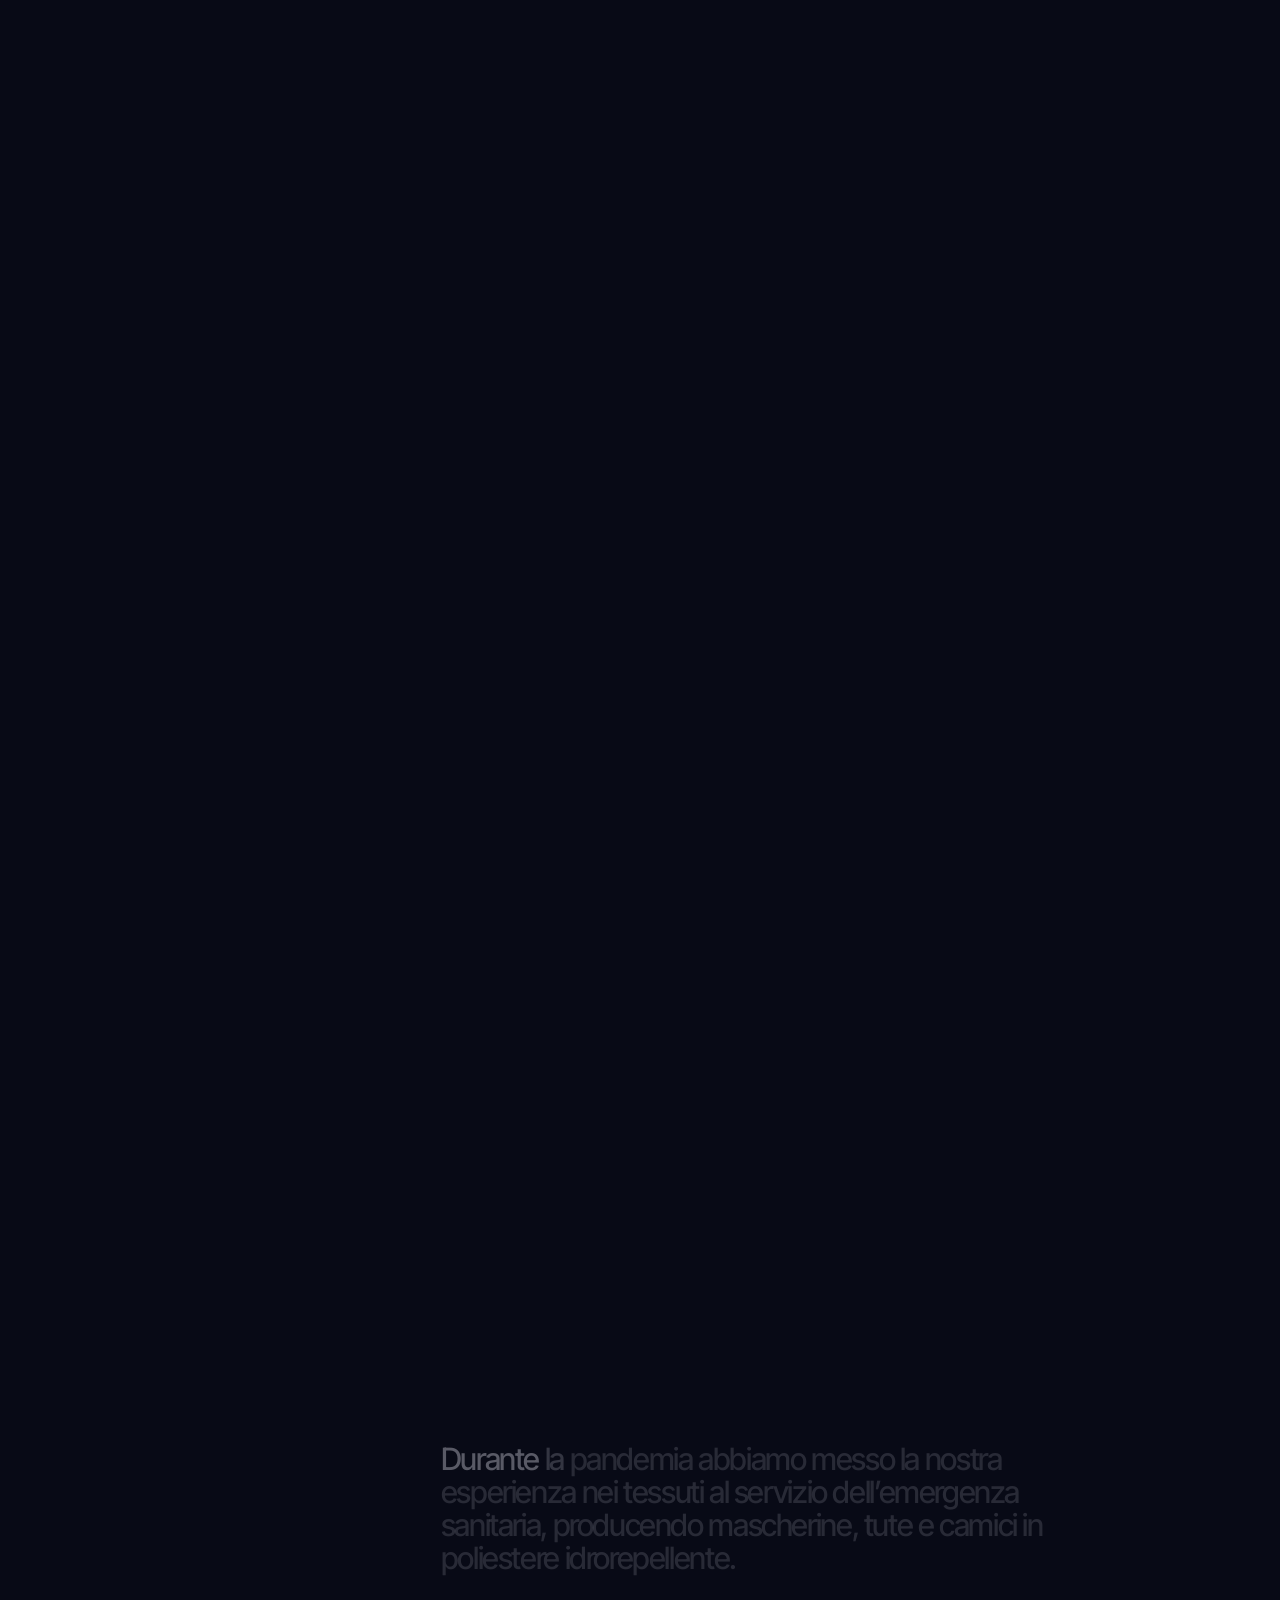
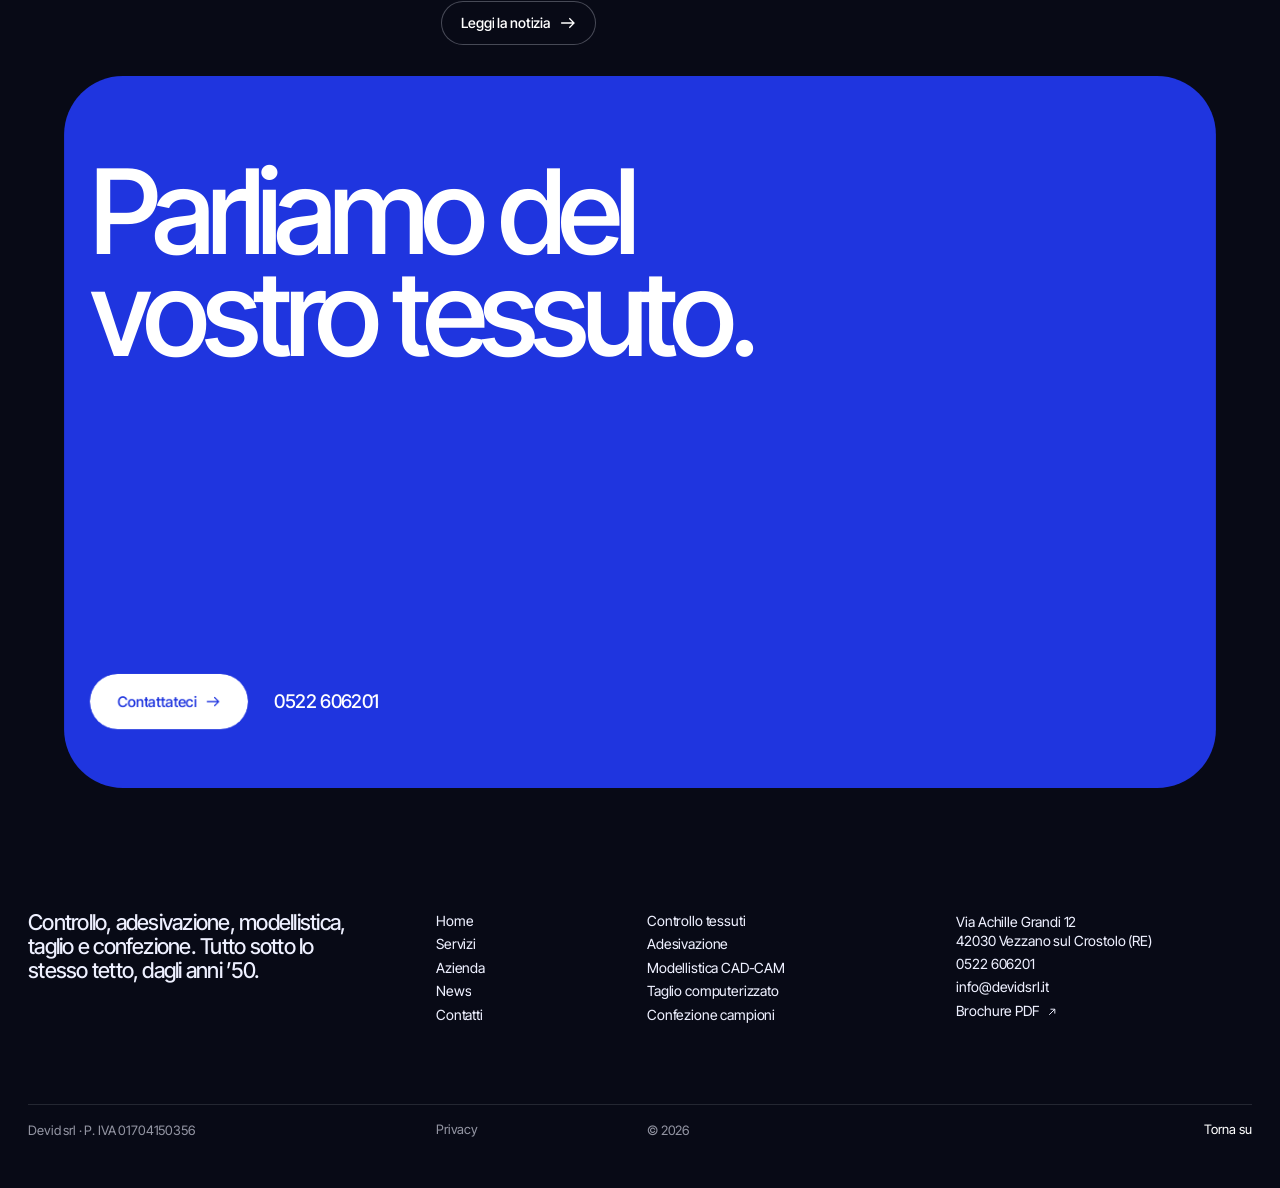
==== commit 26c1c2d0: "Taglio piu' realistico, nuovo laboratorio, via il logo dal piede Taglio: portale orizzontale con la " ====
--- a/azienda/index.html
+++ b/azienda/index.html
@@ -126,7 +126,6 @@
       </ul>
     </div>
   </div>
-  <div class="piede-marchio" data-marchio-grande><img src="../assets/logo-devid-bianco.svg" alt="Devid srl" width="1513" height="476" loading="lazy"></div>
   <div class="piede-fondo">
     <p>Devid srl · P. IVA 01704150356</p>
     <p><a href="../privacy/" data-tenda="Privacy"><span data-gira>Privacy</span></a></p>
--- a/assets/css/sito.css
+++ b/assets/css/sito.css
@@ -794,3 +794,48 @@
 .blocco > .schede { grid-column: 1 / -1; grid-template-columns: repeat(3, 1fr); }
 @media (max-width: 1024px) { .blocco > .schede { grid-template-columns: 1fr 1fr; } }
 @media (max-width: 760px) { .blocco > .schede { grid-template-columns: 1fr; } }
+
+/* ---------- telefono: niente che sporga, cose leggibili, effetti leggeri ---------- */
+html { overflow-x: clip; }
+.intreccio { overflow: clip; overflow-clip-margin: 20px; }
+@media (max-width: 760px) {
+  /* la sfocatura di sfondo sui telefoni costa troppo: fondi pieni */
+  .menu, .lavori-chip i, .acceso-tag i, .vetrina-azione, .mappa-carta, .settore, .servizio-tag li { backdrop-filter: none !important; -webkit-backdrop-filter: none !important; }
+  .eroe-laser-dato { display: none; }
+  /* carte dei servizi della home: il disegno sopra, il testo sotto, niente sovrapposizioni */
+  .accesi:not(.accesi-apri) .acceso { min-height: 360px; }
+  .accesi:not(.accesi-apri) .acceso-arte { height: 52%; -webkit-mask-image: linear-gradient(180deg, #000 60%, transparent); mask-image: linear-gradient(180deg, #000 60%, transparent); }
+  .accesi:not(.accesi-apri) .acceso-tag { display: none; }
+  .accesi:not(.accesi-apri) .acceso-luce { background: radial-gradient(120% 60% at 50% 0%, rgba(43, 62, 230, .45), rgba(20, 28, 110, .15) 55%, rgba(10, 12, 32, 0) 80%), linear-gradient(0deg, #0b0e26 46%, rgba(11, 14, 38, 0) 62%); }
+  /* contatti: riquadri compatti */
+  .contatto { min-height: 0; padding: 22px 70px 22px 20px; justify-content: center; }
+  .contatto-cerchio { top: 50%; margin-top: -23px; right: 18px; }
+  .contatto-valore { font-size: clamp(24px, 7vw, 34px); }
+  /* servizio successivo: la freccia non copre il nome */
+  .prossimo-nome { font-size: clamp(34px, 10vw, 52px); padding-right: 64px; }
+  .intreccio-b { right: 2%; }
+}
+/* il menu del telefono è sempre bianco con le voci scure, anche sulle pagine blu notte */
+.menu-telefono-carta, .menu-telefono-carta a { color: var(--inchiostro); }
+.menu-telefono-piede, .menu-telefono-piede a { color: var(--grigio); }
+.menu-telefono-carta nav a[aria-current], .menu-telefono-carta nav a:active { color: var(--blu); }
+
+/* ---------- dentro il laboratorio: la fila in cui la foto al centro cresce (sul modello di The First The Last) ---------- */
+.fila-palco { position: relative; height: 100vh; height: 100lvh; display: flex; flex-direction: column; padding: calc(84px + 2vh) 0 calc(var(--m) * 2); overflow: hidden; }
+.fila-titolo { padding: 0 calc(var(--m) * 2); font-size: clamp(38px, 5vw, 96px); font-weight: 520; letter-spacing: -.055em; line-height: .94; color: #fff; }
+.fila-scena { position: relative; flex: 1; min-height: 0; display: flex; align-items: center; }
+.fila-binario { display: flex; align-items: center; gap: var(--fila-gap, 14px); will-change: transform; }
+.fila-foto { flex: none; position: relative; overflow: hidden; border-radius: 10px; background: #12162f; will-change: width, height; }
+.fila-dentro { position: absolute; left: 50%; top: 50%; width: var(--fila-gw, 46vw); height: var(--fila-gh, 30vw); transform: translate(-50%, -50%); }
+.fila-dentro img { width: 100%; height: 100%; object-fit: cover; }
+.fila-foto::after { content: ''; position: absolute; inset: 0; background: #080a16; opacity: var(--fila-buio, .55); pointer-events: none; }
+.fila-dida { display: flex; justify-content: space-between; align-items: baseline; gap: 20px; padding: 0 calc(var(--m) * 2); min-height: 2.4em; }
+.fila-nome { font-size: clamp(22px, 2.2vw, 40px); font-weight: 520; letter-spacing: -.045em; color: #fff; }
+.fila-reparto { font-size: 15px; color: var(--ghiaccio-2); }
+@media (max-width: 760px) {
+  .fila-palco { padding: 84px 0 calc(var(--m) * 1.6); }
+  .fila-titolo { padding: 0 calc(var(--m) * 1.4); }
+  .fila-dida { padding: 0 calc(var(--m) * 1.4); flex-direction: column; gap: 4px; }
+  .fila-nome { font-size: 22px; }
+}
+.piede-fondo { margin-top: clamp(48px, 6vw, 96px); }
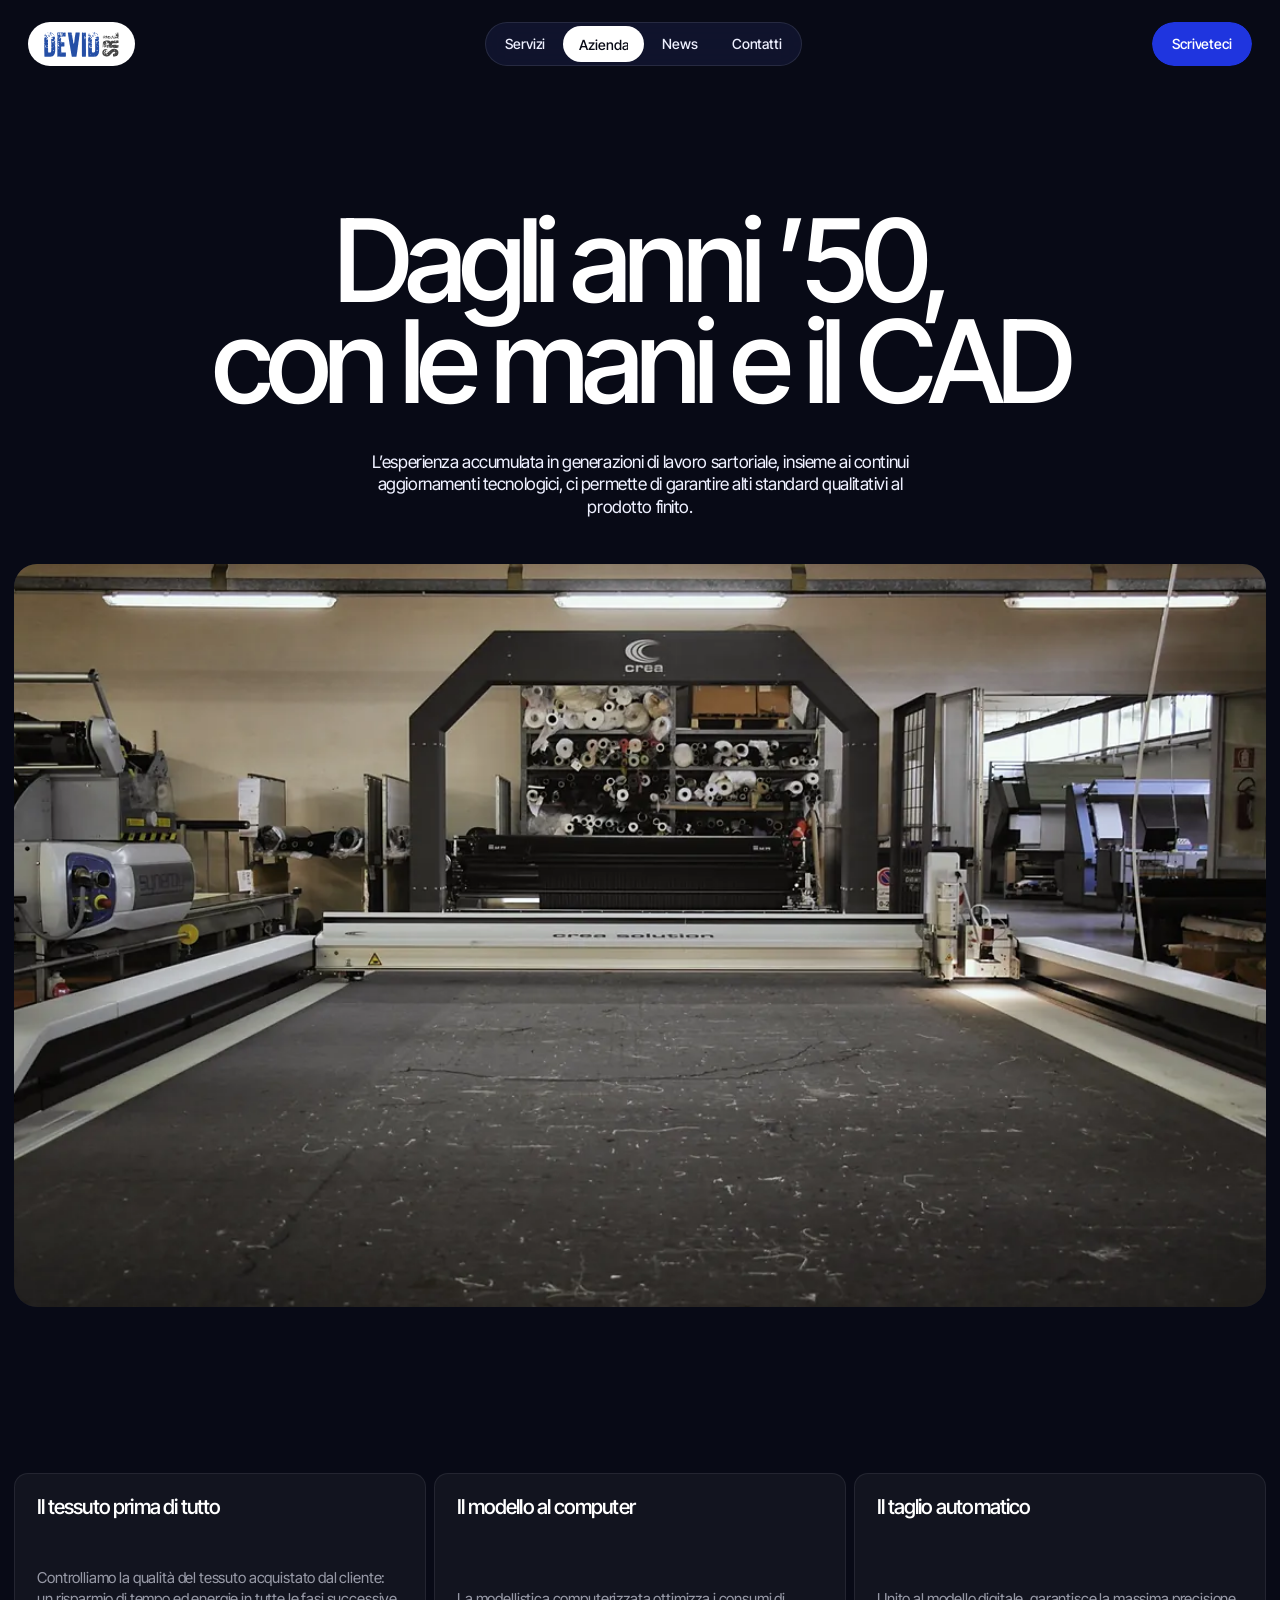
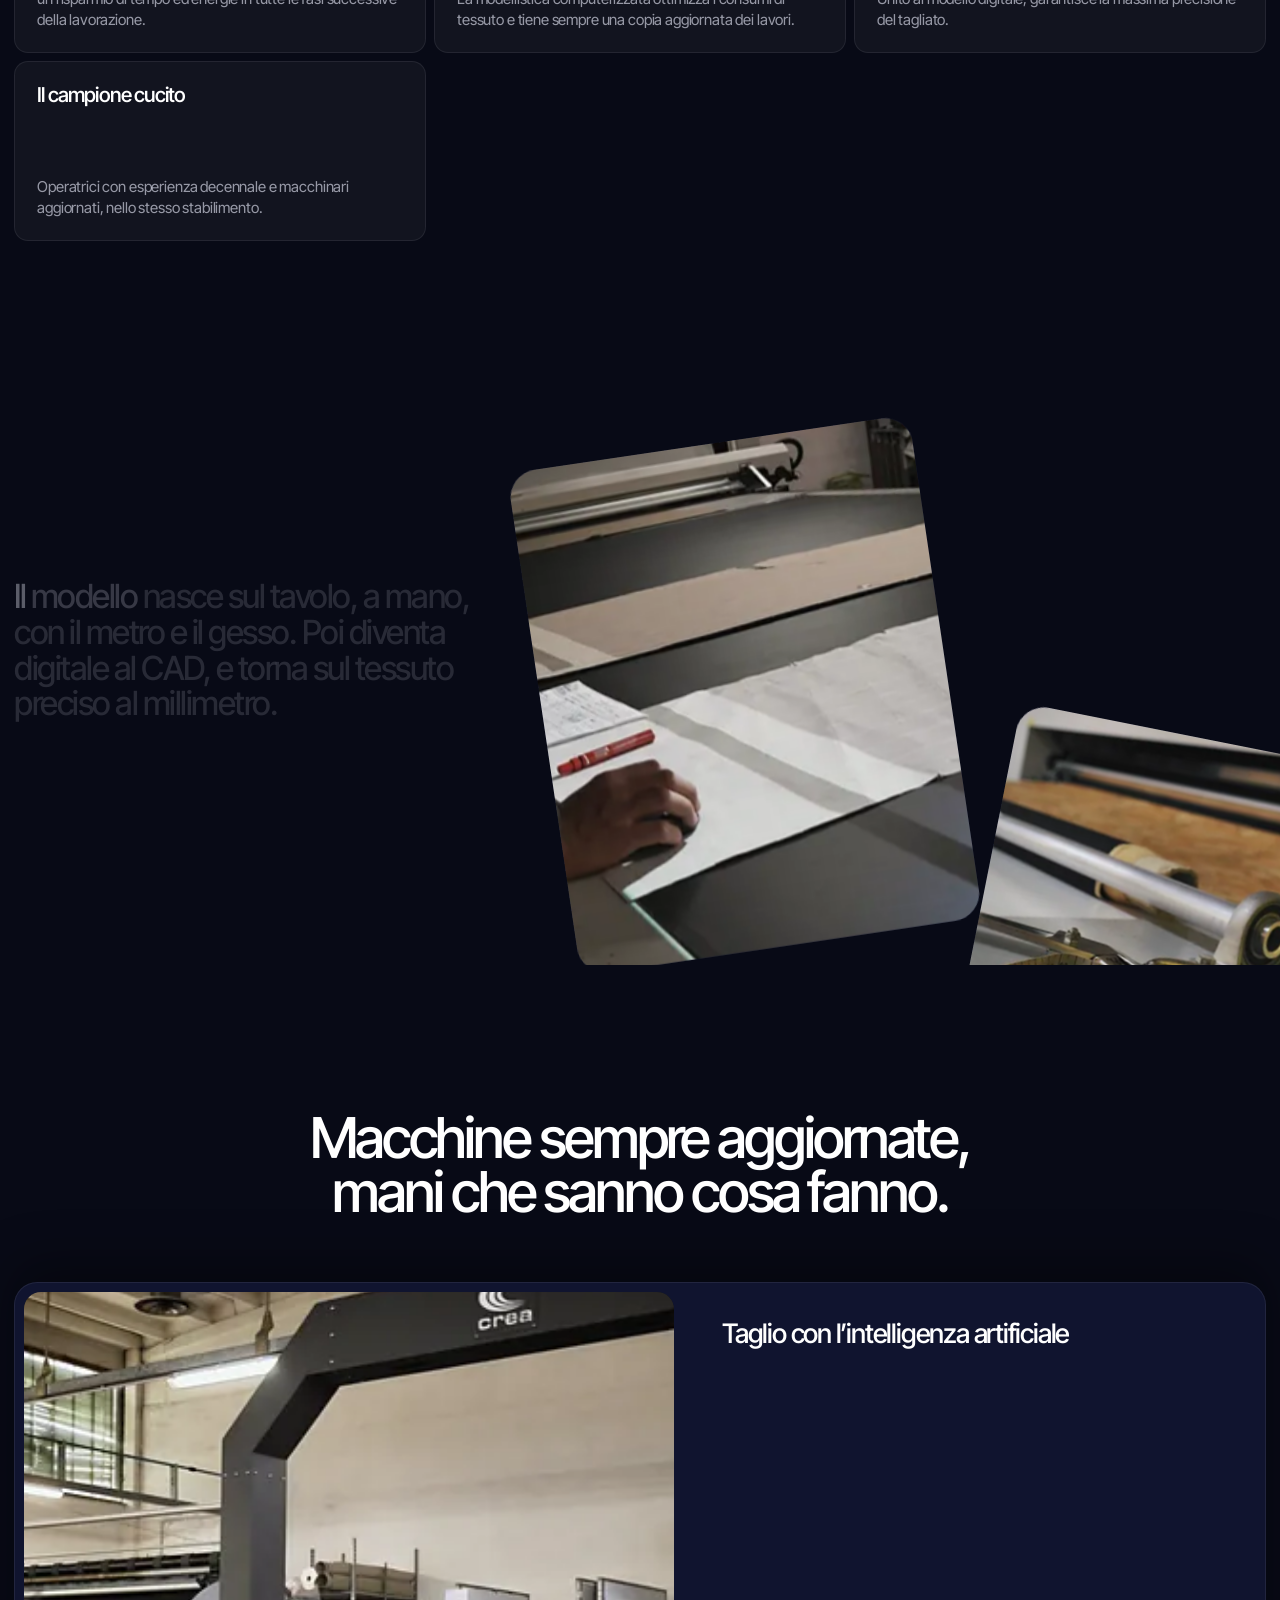
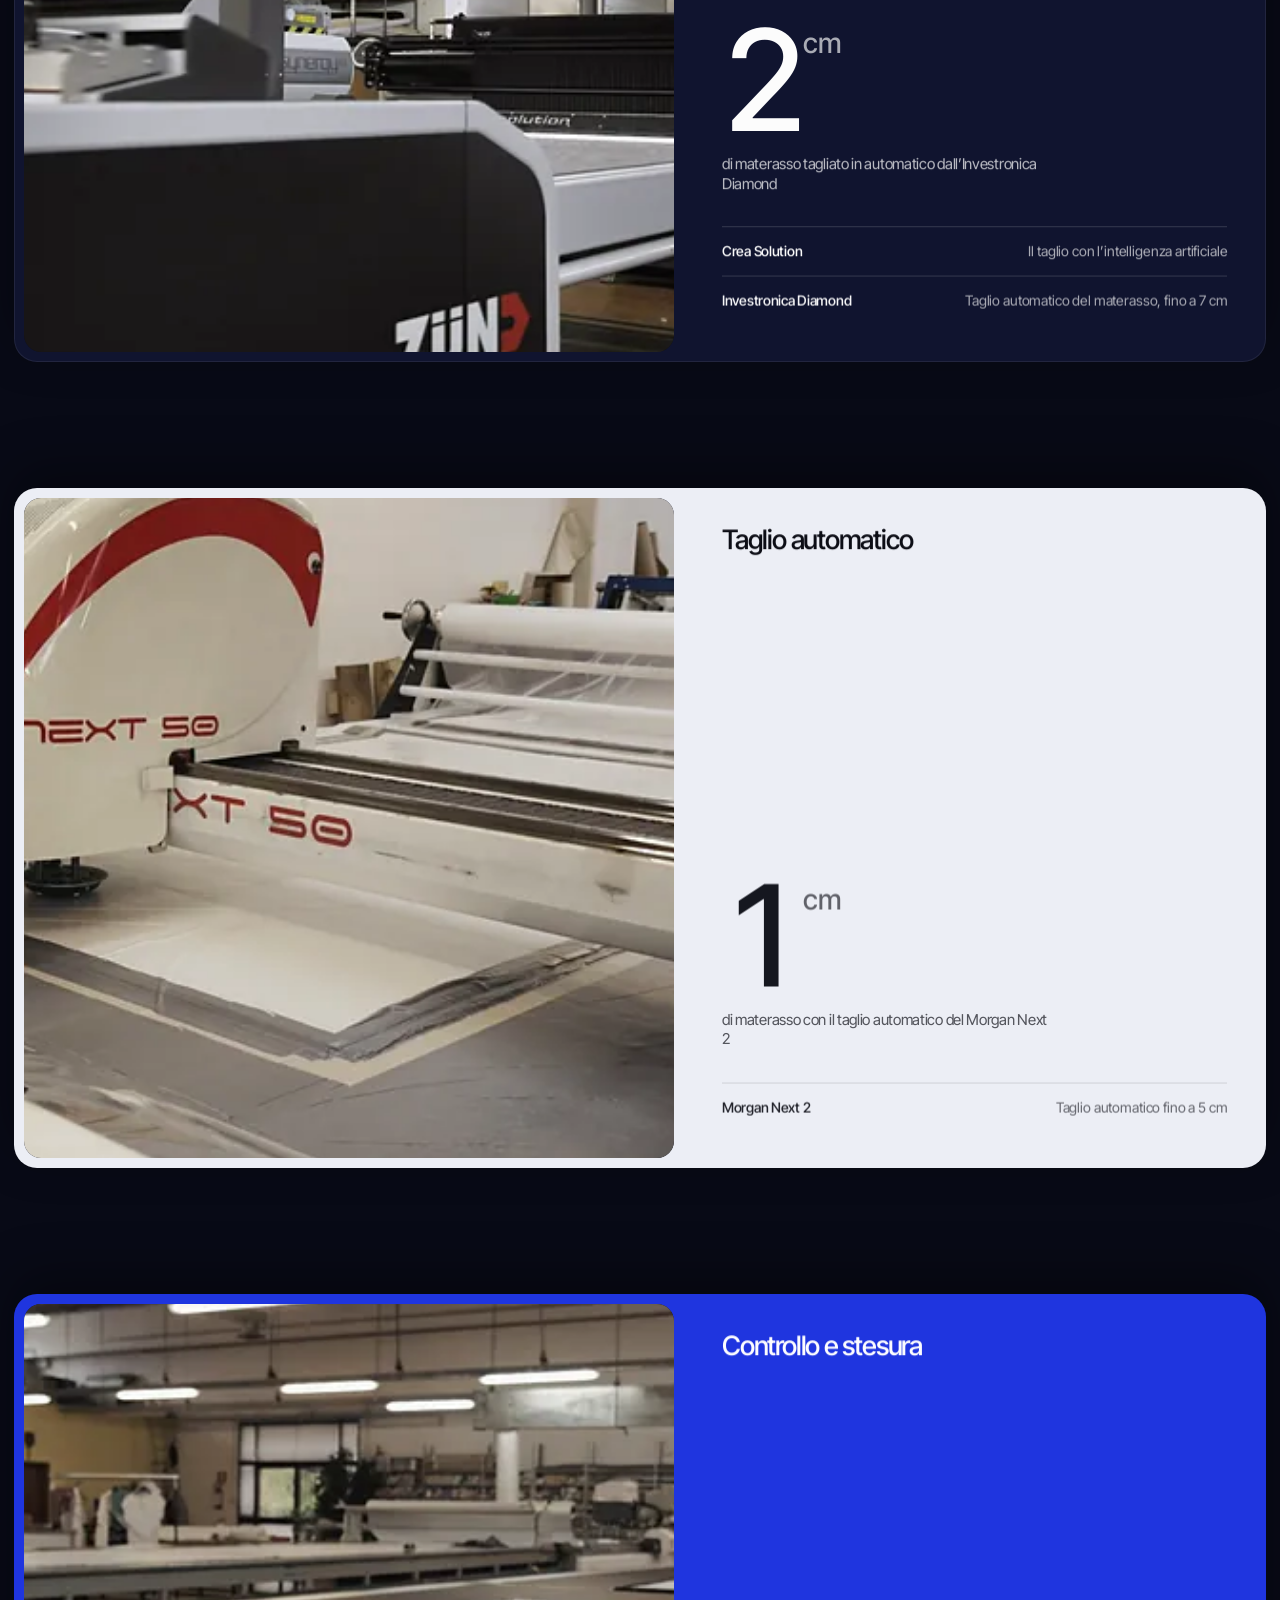
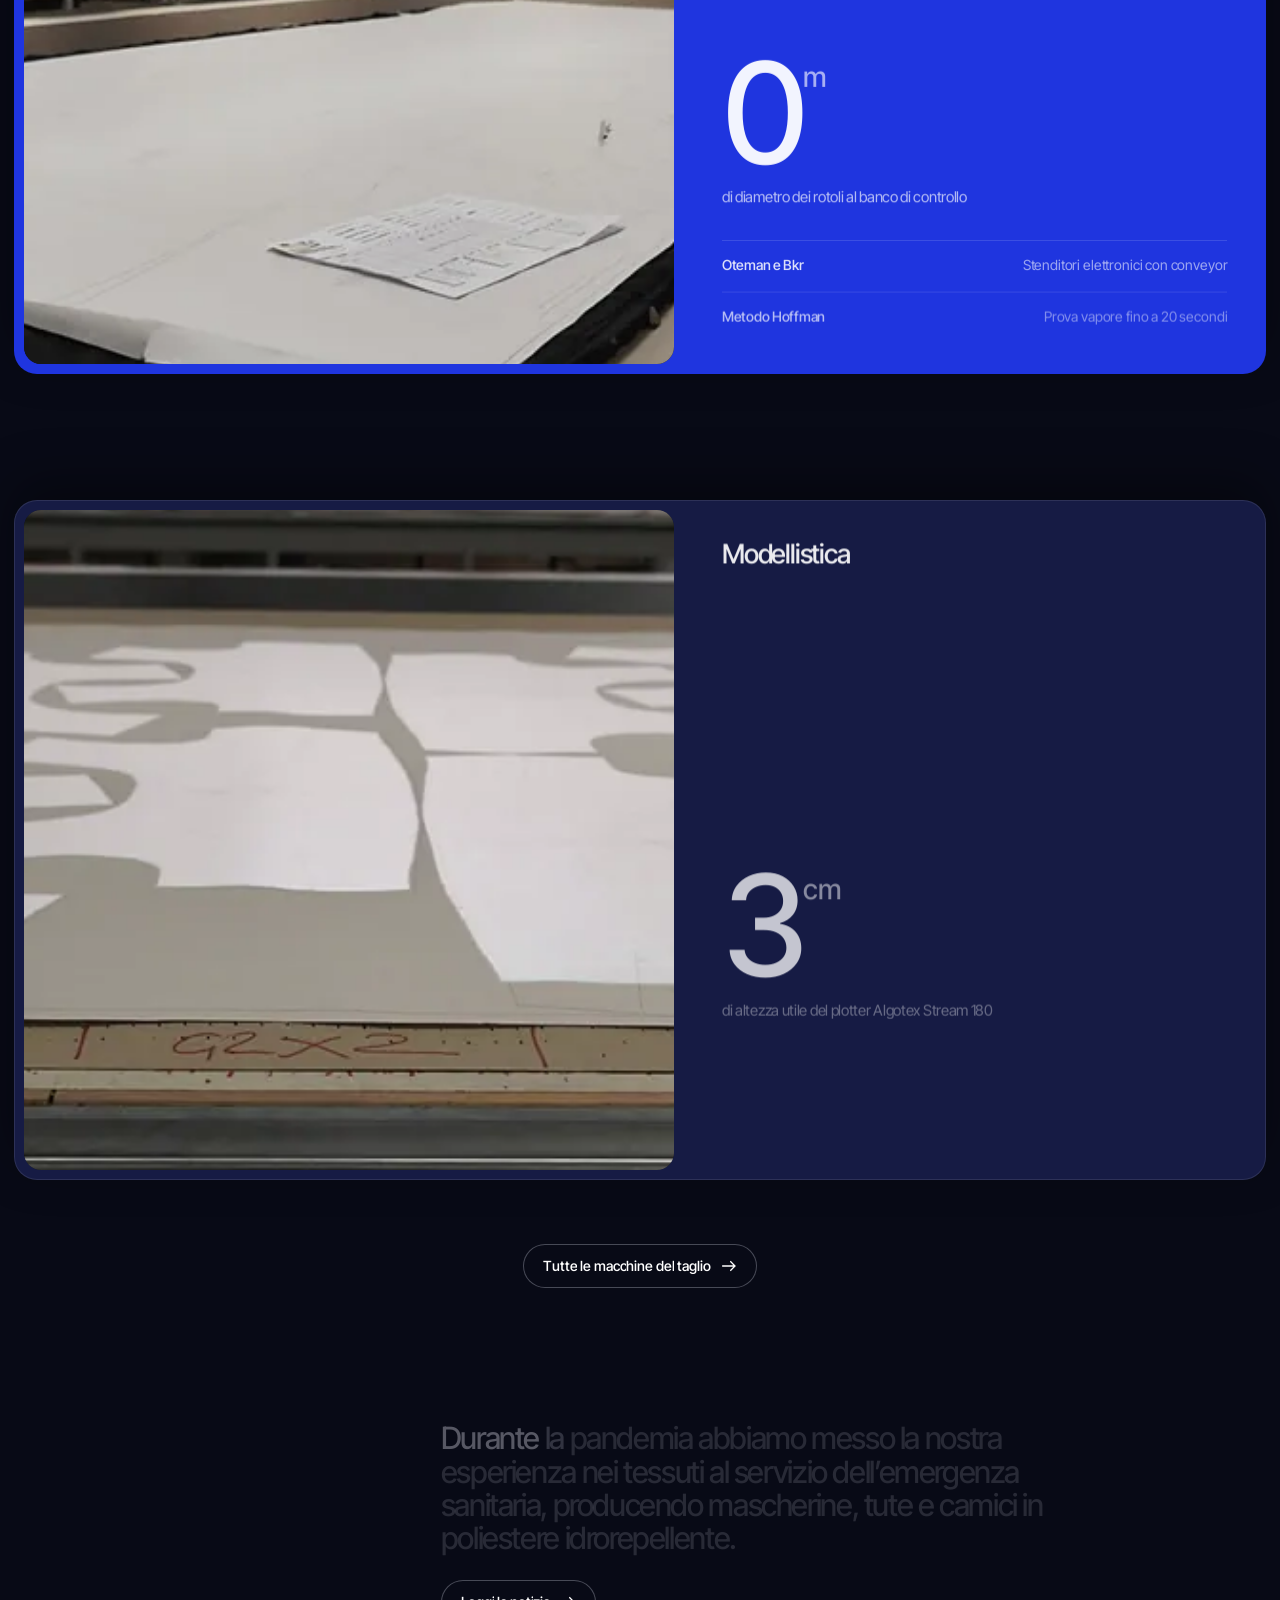
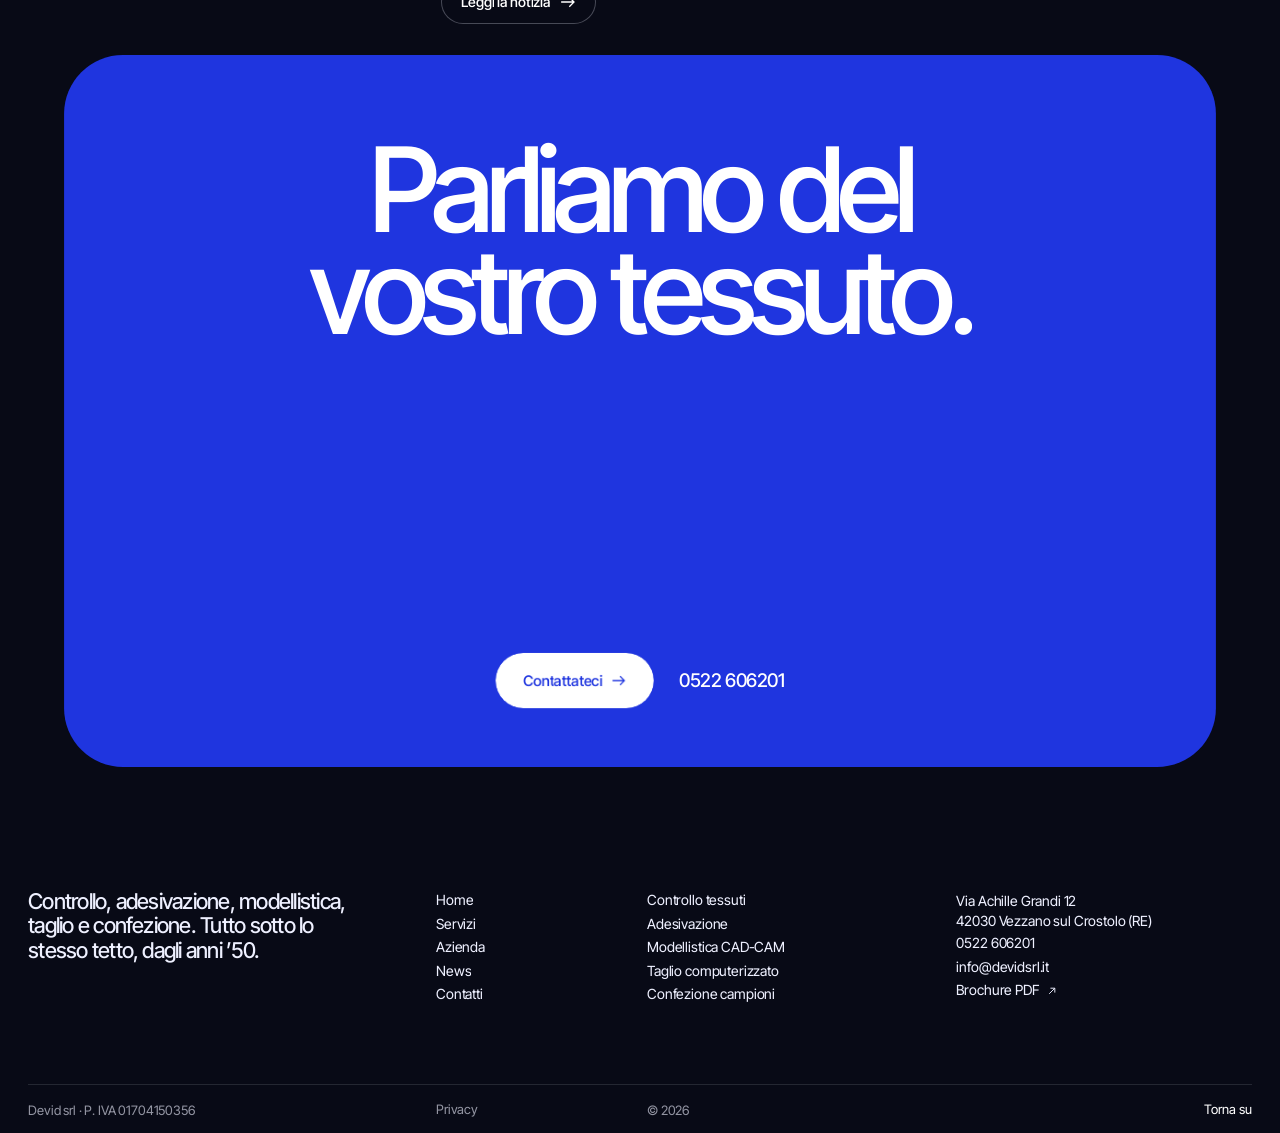
==== commit cf02788f: "Parco macchine rifatto: schede che si impilano allo scroll Co-Authored-By: Claude Opus 5.5 <noreply@" ====
--- a/azienda/index.html
+++ b/azienda/index.html
@@ -72,15 +72,51 @@
       </div>
     </section>
   </div>
-    <section class="sguardo" data-sguardo aria-labelledby="sguardo-t">
-    <div class="sguardo-palco">
-      <div class="sguardo-testa">
-        <h2 id="sguardo-t" class="sguardo-titolo" data-righe>Macchine sempre aggiornate,<br>mani che sanno cosa fanno.</h2>
-      </div>
-      <div class="sguardo-binario" data-sguardo-binario>
-        <div class="sguardo-carta sguardo-dato sguardo-scuro"><p class="sguardo-cifra"><span data-conta-lato="7">7</span><small>cm</small></p><p class="sguardo-testo">di materasso tagliato in automatico dall’Investronica Diamond</p></div><figure class="sguardo-carta sguardo-foto"><div class="sguardo-foto-dentro"><img src="../assets/img/zund-portale-800.webp" srcset="../assets/img/zund-portale-800.webp 800w, ../assets/img/zund-portale-1400.webp 1400w, ../assets/img/zund-portale-2400.webp 2400w" sizes="(max-width: 760px) 80vw, 34vw" alt="Il taglio con l’intelligenza artificiale" loading="lazy" decoding="async"></div><figcaption><span class="sguardo-nome">Crea Solution</span><span class="sguardo-sotto">Il taglio con l’intelligenza artificiale</span></figcaption></figure><div class="sguardo-carta sguardo-dato sguardo-chiaro"><p class="sguardo-cifra"><span data-conta-lato="200">200</span><small>cm</small></p><p class="sguardo-testo">di altezza utile del plotter Algotex Stream 180</p></div><figure class="sguardo-carta sguardo-foto"><div class="sguardo-foto-dentro"><img src="../assets/img/taglio-testa-800.webp" srcset="../assets/img/taglio-testa-800.webp 800w, ../assets/img/taglio-testa-1400.webp 1400w" sizes="(max-width: 760px) 80vw, 34vw" alt="Taglio automatico fino a 5 cm" loading="lazy" decoding="async"></div><figcaption><span class="sguardo-nome">Morgan Next 2</span><span class="sguardo-sotto">Taglio automatico fino a 5 cm</span></figcaption></figure><div class="sguardo-carta sguardo-dato sguardo-blu"><p class="sguardo-cifra"><span data-conta-lato="1">1</span><small>m</small></p><p class="sguardo-testo">di diametro dei rotoli al banco di controllo</p></div><figure class="sguardo-carta sguardo-foto"><div class="sguardo-foto-dentro"><img src="../assets/img/stesura-800.webp" srcset="../assets/img/stesura-800.webp 800w, ../assets/img/stesura-1400.webp 1400w" sizes="(max-width: 760px) 80vw, 34vw" alt="Stenditori elettronici con conveyor" loading="lazy" decoding="async"></div><figcaption><span class="sguardo-nome">Oteman e Bkr</span><span class="sguardo-sotto">Stenditori elettronici con conveyor</span></figcaption></figure><div class="sguardo-carta sguardo-dato sguardo-scuro"><p class="sguardo-cifra"><span data-conta-lato="20">20</span><small>s</small></p><p class="sguardo-testo">al massimo di prova vapore, col metodo Hoffman</p></div><figure class="sguardo-carta sguardo-foto"><div class="sguardo-foto-dentro"><img src="../assets/img/sagome-800.webp" srcset="../assets/img/sagome-800.webp 800w, ../assets/img/sagome-1400.webp 1400w" sizes="(max-width: 760px) 80vw, 34vw" alt="Cartamodelli digitalizzati da una fotografia" loading="lazy" decoding="async"></div><figcaption><span class="sguardo-nome">Intelli-di</span><span class="sguardo-sotto">Cartamodelli digitalizzati da una fotografia</span></figcaption></figure>
-        <a class="sguardo-carta sguardo-fine" href="../servizi/taglio-tessuti/" data-tenda="Taglio computerizzato"><span>Tutte le macchine del taglio</span><span class="sguardo-fine-cerchio"><svg class="g g-dx" viewBox="0 0 18 14" aria-hidden="true"><path d="M1 7h15M10.5 1.5 16 7l-5.5 5.5" fill="none" stroke="currentColor" stroke-width="1.5"/></svg></span></a>
-      </div>
+    <section class="pila" data-pila aria-labelledby="sguardo-t">
+    <div class="pila-testa">
+      <h2 id="sguardo-t" class="pila-titolo" data-righe>Macchine sempre aggiornate,<br>mani che sanno cosa fanno.</h2>
+    </div>
+    <div class="pila-mazzo">
+      <article class="pila-carta pila-scuro" data-pila-carta style="--i:0">
+        <figure class="pila-foto"><div class="pila-foto-dentro" data-pila-foto><img src="../assets/img/zund-portale-800.webp" srcset="../assets/img/zund-portale-800.webp 800w, ../assets/img/zund-portale-1400.webp 1400w, ../assets/img/zund-portale-2400.webp 2400w" sizes="(max-width: 760px) 92vw, 52vw" alt="Crea Solution" loading="lazy" decoding="async"></div></figure>
+        <div class="pila-info">
+          <h3 class="pila-reparto">Taglio con l’intelligenza artificiale</h3>
+          <p class="pila-cifra"><span data-pila-conta="7">7</span><small>cm</small></p>
+          <p class="pila-testo">di materasso tagliato in automatico dall’Investronica Diamond</p>
+          <ul class="pila-righe"><li data-pila-riga><span class="pila-nome">Crea Solution</span><span class="pila-desc">Il taglio con l’intelligenza artificiale</span></li><li data-pila-riga><span class="pila-nome">Investronica Diamond</span><span class="pila-desc">Taglio automatico del materasso, fino a 7 cm</span></li></ul>
+        </div>
+        <span class="pila-ombra" aria-hidden="true"></span>
+      </article><article class="pila-carta pila-chiaro" data-pila-carta style="--i:1">
+        <figure class="pila-foto"><div class="pila-foto-dentro" data-pila-foto><img src="../assets/img/taglio-testa-800.webp" srcset="../assets/img/taglio-testa-800.webp 800w, ../assets/img/taglio-testa-1400.webp 1400w" sizes="(max-width: 760px) 92vw, 52vw" alt="Morgan Next 2" loading="lazy" decoding="async"></div></figure>
+        <div class="pila-info">
+          <h3 class="pila-reparto">Taglio automatico</h3>
+          <p class="pila-cifra"><span data-pila-conta="5">5</span><small>cm</small></p>
+          <p class="pila-testo">di materasso con il taglio automatico del Morgan Next 2</p>
+          <ul class="pila-righe"><li data-pila-riga><span class="pila-nome">Morgan Next 2</span><span class="pila-desc">Taglio automatico fino a 5 cm</span></li></ul>
+        </div>
+        <span class="pila-ombra" aria-hidden="true"></span>
+      </article><article class="pila-carta pila-blu" data-pila-carta style="--i:2">
+        <figure class="pila-foto"><div class="pila-foto-dentro" data-pila-foto><img src="../assets/img/stesura-800.webp" srcset="../assets/img/stesura-800.webp 800w, ../assets/img/stesura-1400.webp 1400w" sizes="(max-width: 760px) 92vw, 52vw" alt="Oteman e Bkr" loading="lazy" decoding="async"></div></figure>
+        <div class="pila-info">
+          <h3 class="pila-reparto">Controllo e stesura</h3>
+          <p class="pila-cifra"><span data-pila-conta="1">1</span><small>m</small></p>
+          <p class="pila-testo">di diametro dei rotoli al banco di controllo</p>
+          <ul class="pila-righe"><li data-pila-riga><span class="pila-nome">Oteman e Bkr</span><span class="pila-desc">Stenditori elettronici con conveyor</span></li><li data-pila-riga><span class="pila-nome">Metodo Hoffman</span><span class="pila-desc">Prova vapore fino a 20 secondi</span></li></ul>
+        </div>
+        <span class="pila-ombra" aria-hidden="true"></span>
+      </article><article class="pila-carta pila-notte" data-pila-carta style="--i:3">
+        <figure class="pila-foto"><div class="pila-foto-dentro" data-pila-foto><img src="../assets/img/sagome-800.webp" srcset="../assets/img/sagome-800.webp 800w, ../assets/img/sagome-1400.webp 1400w" sizes="(max-width: 760px) 92vw, 52vw" alt="Intelli-di" loading="lazy" decoding="async"></div></figure>
+        <div class="pila-info">
+          <h3 class="pila-reparto">Modellistica</h3>
+          <p class="pila-cifra"><span data-pila-conta="200">200</span><small>cm</small></p>
+          <p class="pila-testo">di altezza utile del plotter Algotex Stream 180</p>
+          <ul class="pila-righe"><li data-pila-riga><span class="pila-nome">Intelli-di</span><span class="pila-desc">Cartamodelli digitalizzati da una fotografia</span></li><li data-pila-riga><span class="pila-nome">Algotex Stream 180</span><span class="pila-desc">Il plotter della modellistica</span></li></ul>
+        </div>
+        <span class="pila-ombra" aria-hidden="true"></span>
+      </article>
+    </div>
+    <div class="pila-fine">
+      <a class="bottone bottone-linea" href="../servizi/taglio-tessuti/" data-tenda="Taglio computerizzato" data-magnete><span class="bottone-fondo"></span><span class="bottone-testo"><span data-gira>Tutte le macchine del taglio</span><svg class="g g-dx" viewBox="0 0 18 14" aria-hidden="true"><path d="M1 7h15M10.5 1.5 16 7l-5.5 5.5" fill="none" stroke="currentColor" stroke-width="1.5"/></svg></span></a>
     </div>
   </section>
   <div class="blocchi blocchi-dopo">
--- a/assets/css/sito.css
+++ b/assets/css/sito.css
@@ -52,7 +52,7 @@
 
 .etichetta { font-family: var(--mono); font-size: 12px; letter-spacing: .02em; text-transform: uppercase; color: var(--grigio); line-height: 1.3; }
 .etichetta-chiara { color: var(--ghiaccio-2); }
-.riga { display: block; overflow: hidden; padding-bottom: .08em; margin-bottom: -.08em; }
+.riga { display: block; overflow: hidden; padding-bottom: .16em; margin-bottom: -.16em; }
 .riga-dentro { display: block; }
 .js .eroe-titolo .riga-dentro, .js .apertura-titolo .riga-dentro { transform: translateY(110%); }
 
@@ -839,3 +839,77 @@
   .fila-nome { font-size: 22px; }
 }
 .piede-fondo { margin-top: clamp(48px, 6vw, 96px); }
+/* laboratorio: si trascina, non è bloccato allo scroll */
+.fila-palco { height: auto; min-height: min(92vh, 860px); }
+.fila-scena { min-height: min(62vh, 560px); cursor: grab; touch-action: pan-y; user-select: none; -webkit-user-select: none; }
+.fila-scena.presa { cursor: grabbing; }
+.fila-scena img { pointer-events: none; -webkit-user-drag: none; }
+.fila-aiuto { padding: 10px calc(var(--m) * 2) 0; font-size: 15px; color: var(--ghiaccio-2); }
+@media (max-width: 760px) { .fila-aiuto { padding: 8px calc(var(--m) * 1.4) 0; } }
+/* il carosello infinito: ogni foto è posizionata da sola */
+.fila-binario { position: relative; width: 100%; height: var(--fila-gh, 30vw); }
+.fila-foto { position: absolute; left: 0; top: 50%; }
+/* dentro il laboratorio: titolo al centro e più respiro sopra e sotto */
+.fila-palco { padding-top: var(--spazio); padding-bottom: var(--spazio); min-height: 0; gap: clamp(28px, 4vw, 64px); }
+.fila-titolo { text-align: center; }
+.fila-scena { min-height: min(56vh, 520px); }
+@media (max-width: 760px) { .fila-palco { padding-top: var(--spazio); padding-bottom: var(--spazio); gap: 24px; } .fila-scena { min-height: 40vh; } }
+
+/* Parco macchine: titolo al centro */
+.sguardo-testa { justify-content: center; text-align: center; }
+.sguardo-titolo { text-align: center; margin: 0 auto; }
+@media (max-width: 760px) { .sguardo-testa { align-items: center; } }
+/* le righe dei titoli non tagliano le gambe di g, p, q */
+[data-righe] > * { padding-bottom: .14em; margin-bottom: -.14em; }
+
+/* tutti i titoli al centro */
+.accesi-testa { display: flex; justify-content: center; text-align: center; }
+.accesi-intro { align-items: center; }
+.accesi-frase { margin: 0 auto; }
+.annunci-testa, .sezione-testa { flex-direction: column; align-items: center; justify-content: center; text-align: center; gap: clamp(18px, 2vw, 28px); }
+.chiamata-carta { align-items: center; text-align: center; }
+.chiamata-azioni { justify-content: center; }
+.apertura { text-align: center; }
+.apertura-sopra { justify-content: center; }
+.apertura-testo { margin-left: auto; margin-right: auto; }
+@media (max-width: 760px) {
+  .annunci-testa, .sezione-testa { align-items: center; }
+  .apertura-testo { margin-left: auto; }
+}
+.apertura-tag { justify-content: center; }
+
+/* ---------- parco macchine: le schede che si impilano allo scroll ---------- */
+.pila { position: relative; padding: var(--spazio) 0 calc(var(--spazio) * .8); color: #fff; }
+.pila-testa { text-align: center; padding: 0 calc(var(--m) * 2) clamp(40px, 5vw, 80px); }
+.pila-titolo { font-size: clamp(34px, 4.4vw, 84px); font-weight: 520; letter-spacing: -.055em; line-height: .95; color: #fff; }
+.pila-mazzo { position: relative; padding: 0 var(--m); }
+.pila-carta { --alto: max(90px, 11vh); position: sticky; top: calc(var(--alto) + var(--i) * 14px); height: min(calc(100vh - var(--alto) - 8vh), 680px); margin-bottom: 14vh; border-radius: var(--raggio); overflow: hidden; display: grid; grid-template-columns: 1.15fr 1fr; transform-origin: 50% 0; will-change: transform; isolation: isolate; box-shadow: 0 -18px 50px rgba(0, 0, 0, .35); }
+.pila-carta:last-child { margin-bottom: 0; }
+.pila-scuro { background: #10142f; box-shadow: 0 -18px 50px rgba(0, 0, 0, .35), inset 0 0 0 1px rgba(238, 240, 255, .08); }
+.pila-chiaro { background: #eceef5; color: var(--inchiostro); }
+.pila-blu { background: var(--blu); }
+.pila-notte { background: #161b44; box-shadow: 0 -18px 50px rgba(0, 0, 0, .35), inset 0 0 0 1px rgba(238, 240, 255, .1); }
+.pila-foto { position: relative; margin: 10px; border-radius: calc(var(--raggio) - 6px); overflow: hidden; background: #0b0e22; }
+.pila-foto-dentro { position: absolute; inset: 0; }
+.pila-foto img { width: 100%; height: 100%; object-fit: cover; transform-origin: 50% 50%; }
+.pila-info { position: relative; display: flex; flex-direction: column; padding: clamp(24px, 3vw, 56px); min-width: 0; }
+.pila-reparto { font-size: clamp(22px, 2.1vw, 38px); font-weight: 520; letter-spacing: -.045em; line-height: 1; }
+.pila-cifra { margin-top: auto; font-size: clamp(96px, 11vw, 210px); font-weight: 480; letter-spacing: -.07em; line-height: .8; font-variant-numeric: tabular-nums; }
+.pila-cifra small { font-size: .2em; letter-spacing: -.02em; margin-left: .18em; opacity: .65; vertical-align: top; position: relative; top: .3em; }
+.pila-testo { margin-top: clamp(14px, 1.4vw, 22px); max-width: 22em; font-size: clamp(15px, 1.1vw, 18px); line-height: 1.3; letter-spacing: -.02em; opacity: .72; }
+.pila-righe { list-style: none; margin: clamp(22px, 2.6vw, 44px) 0 0; padding: 0; }
+.pila-righe li { display: flex; justify-content: space-between; align-items: baseline; gap: 18px; padding: 14px 0; border-top: 1px solid currentColor; border-top-color: rgba(255, 255, 255, .16); font-size: clamp(14px, 1vw, 16px); }
+.pila-chiaro .pila-righe li { border-top-color: rgba(11, 12, 20, .14); }
+.pila-nome { font-weight: 520; letter-spacing: -.02em; white-space: nowrap; }
+.pila-desc { opacity: .66; text-align: right; }
+.pila-ombra { position: absolute; inset: 0; z-index: 5; background: #05060f; opacity: 0; pointer-events: none; }
+.pila-fine { display: flex; justify-content: center; padding-top: clamp(40px, 5vw, 80px); }
+@media (max-width: 760px) {
+  .pila-carta { --alto: 76px; grid-template-columns: 1fr; grid-template-rows: 38% 1fr; height: calc(100svh - var(--alto) - 24px); max-height: 640px; margin-bottom: 10vh; }
+  .pila-foto { margin: 8px 8px 0; }
+  .pila-info { padding: 20px 20px 18px; }
+  .pila-cifra { margin-top: auto; font-size: clamp(76px, 24vw, 110px); }
+  .pila-righe { margin-top: 16px; }
+  .pila-righe li { flex-direction: column; gap: 2px; padding: 10px 0; }
+  .pila-desc { text-align: left; }
+}
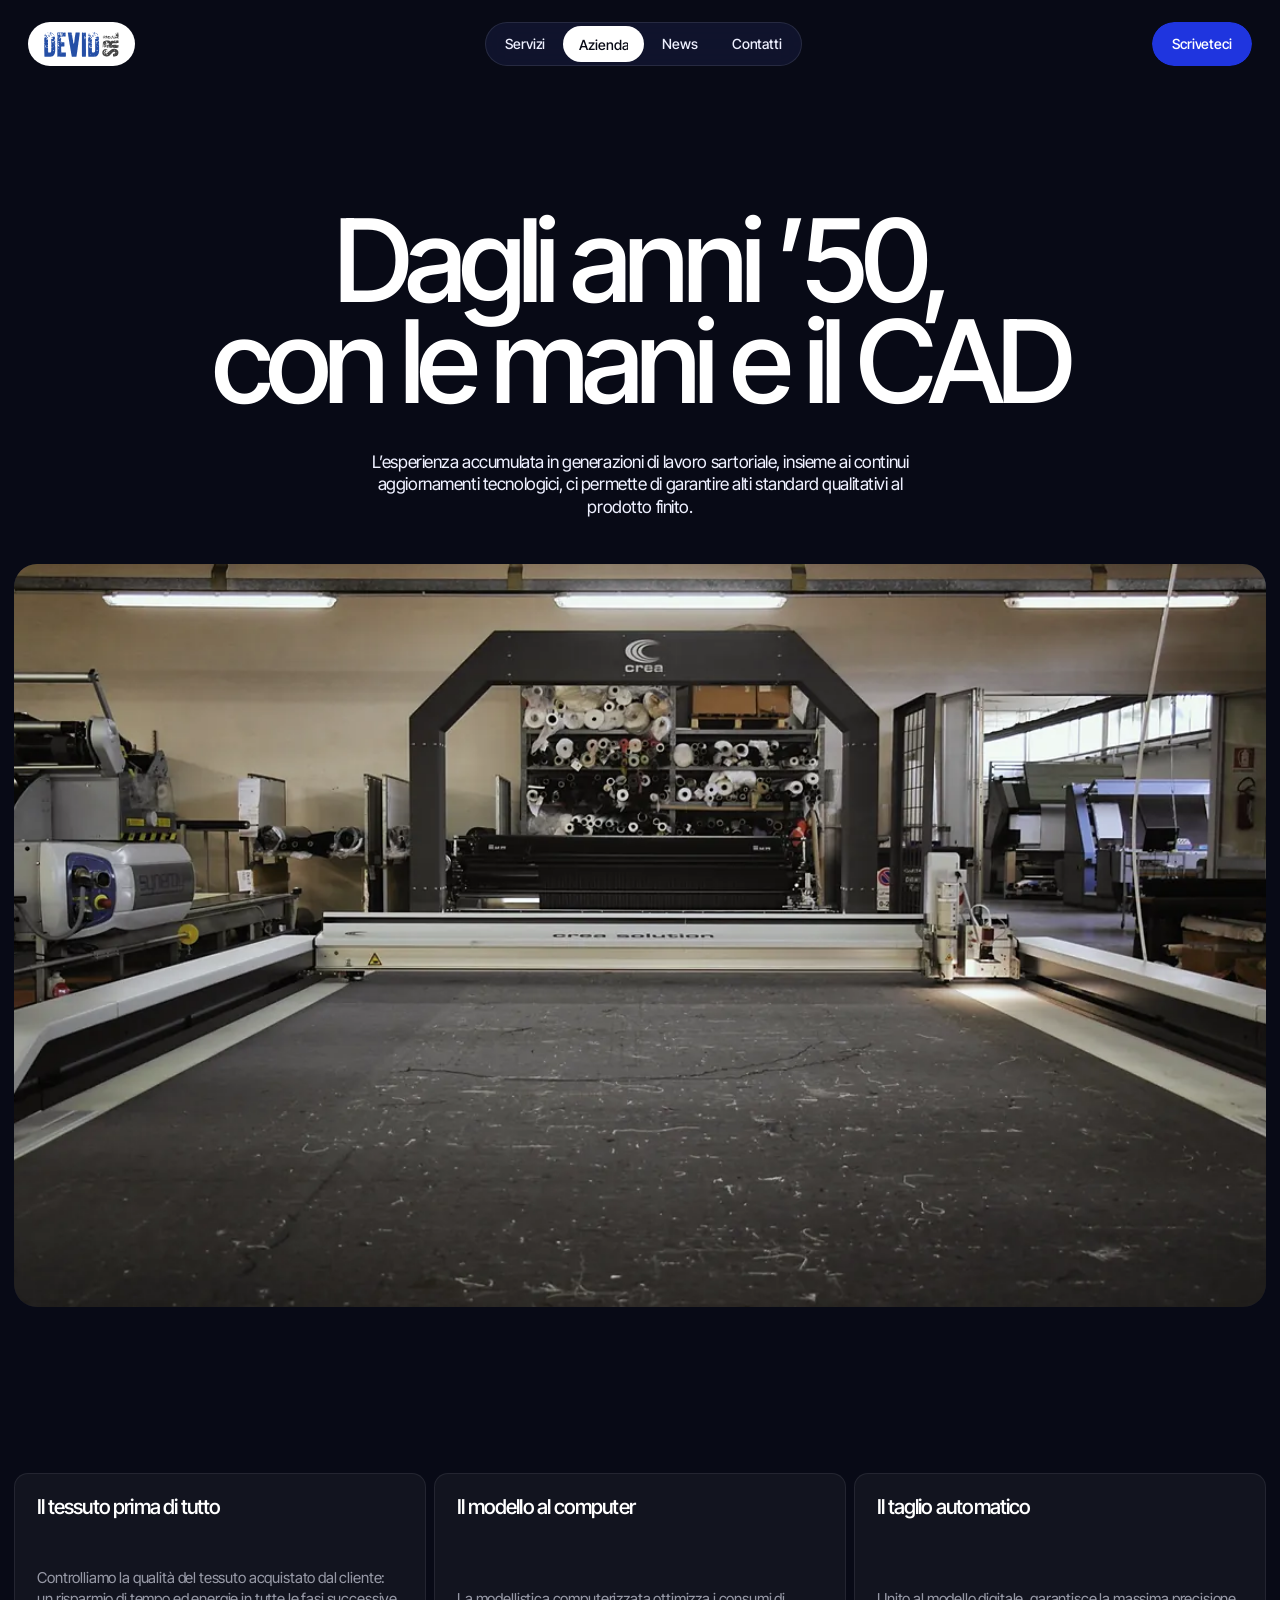
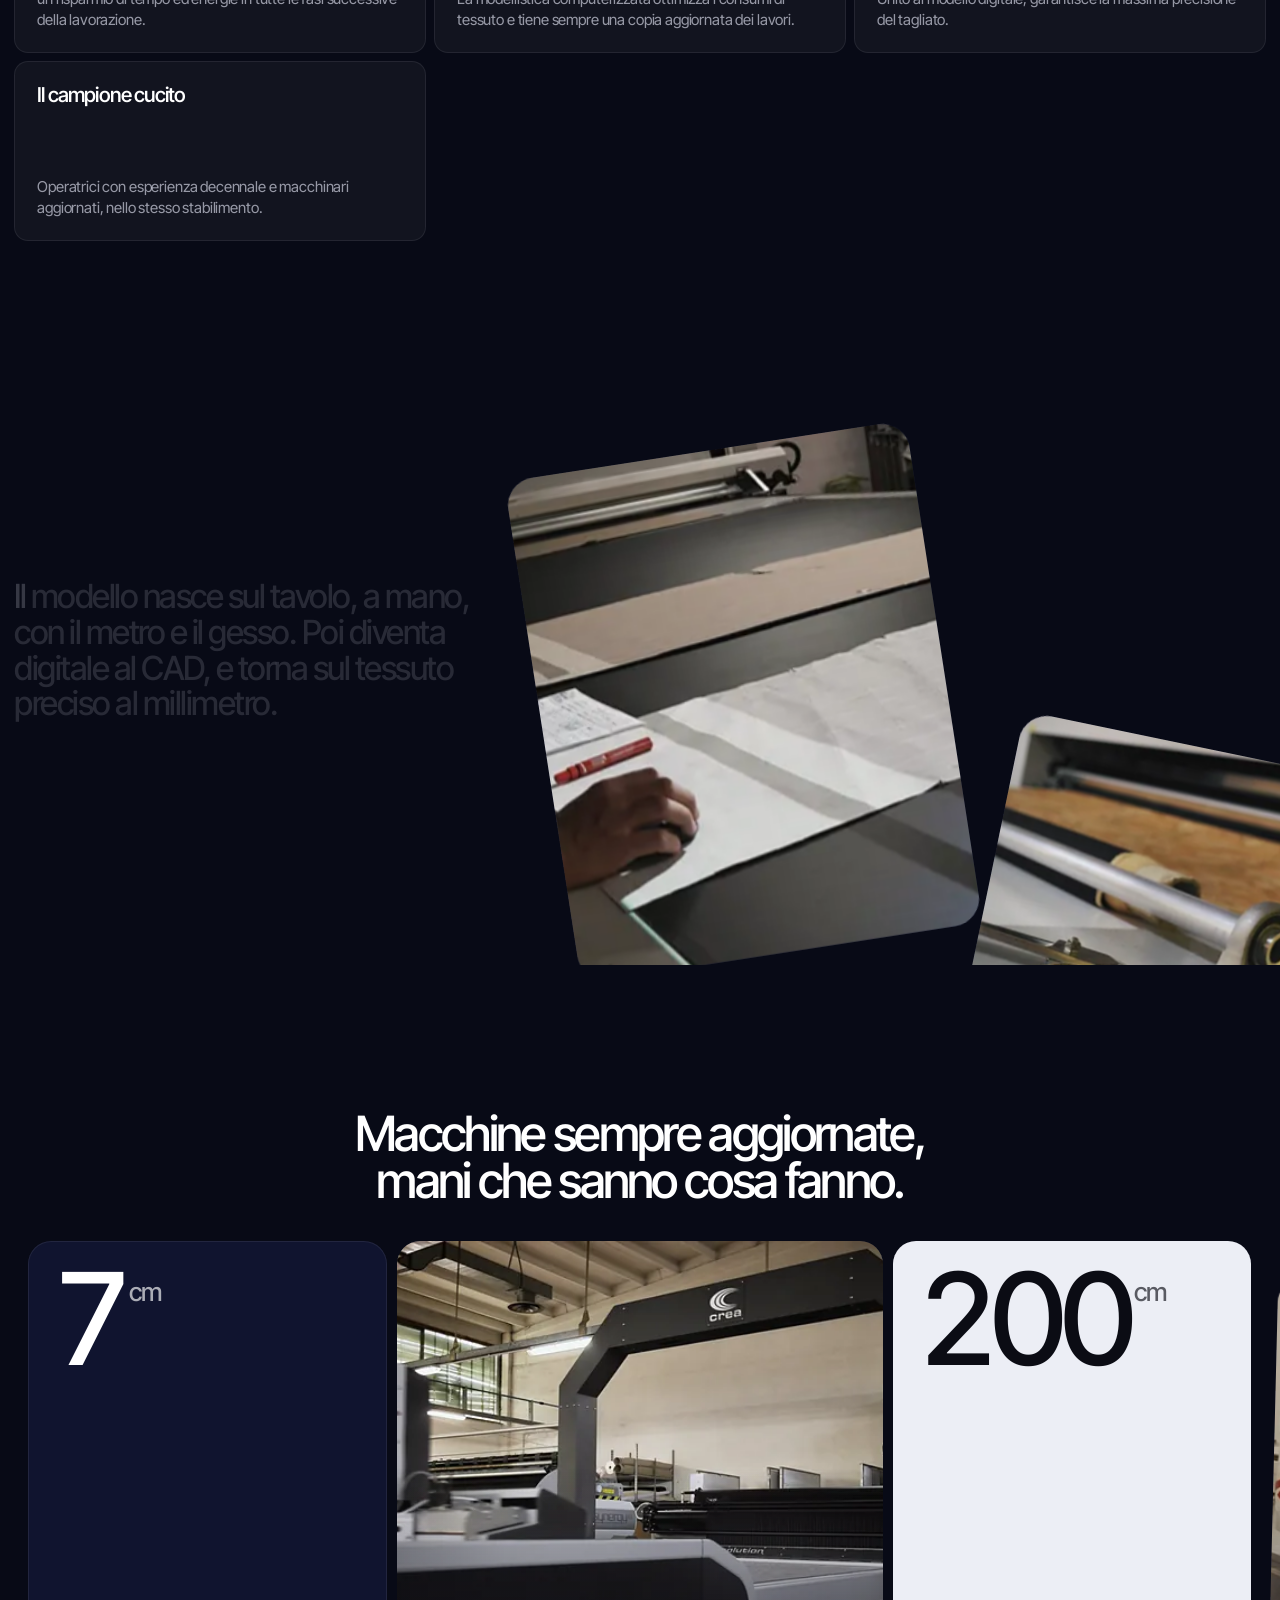
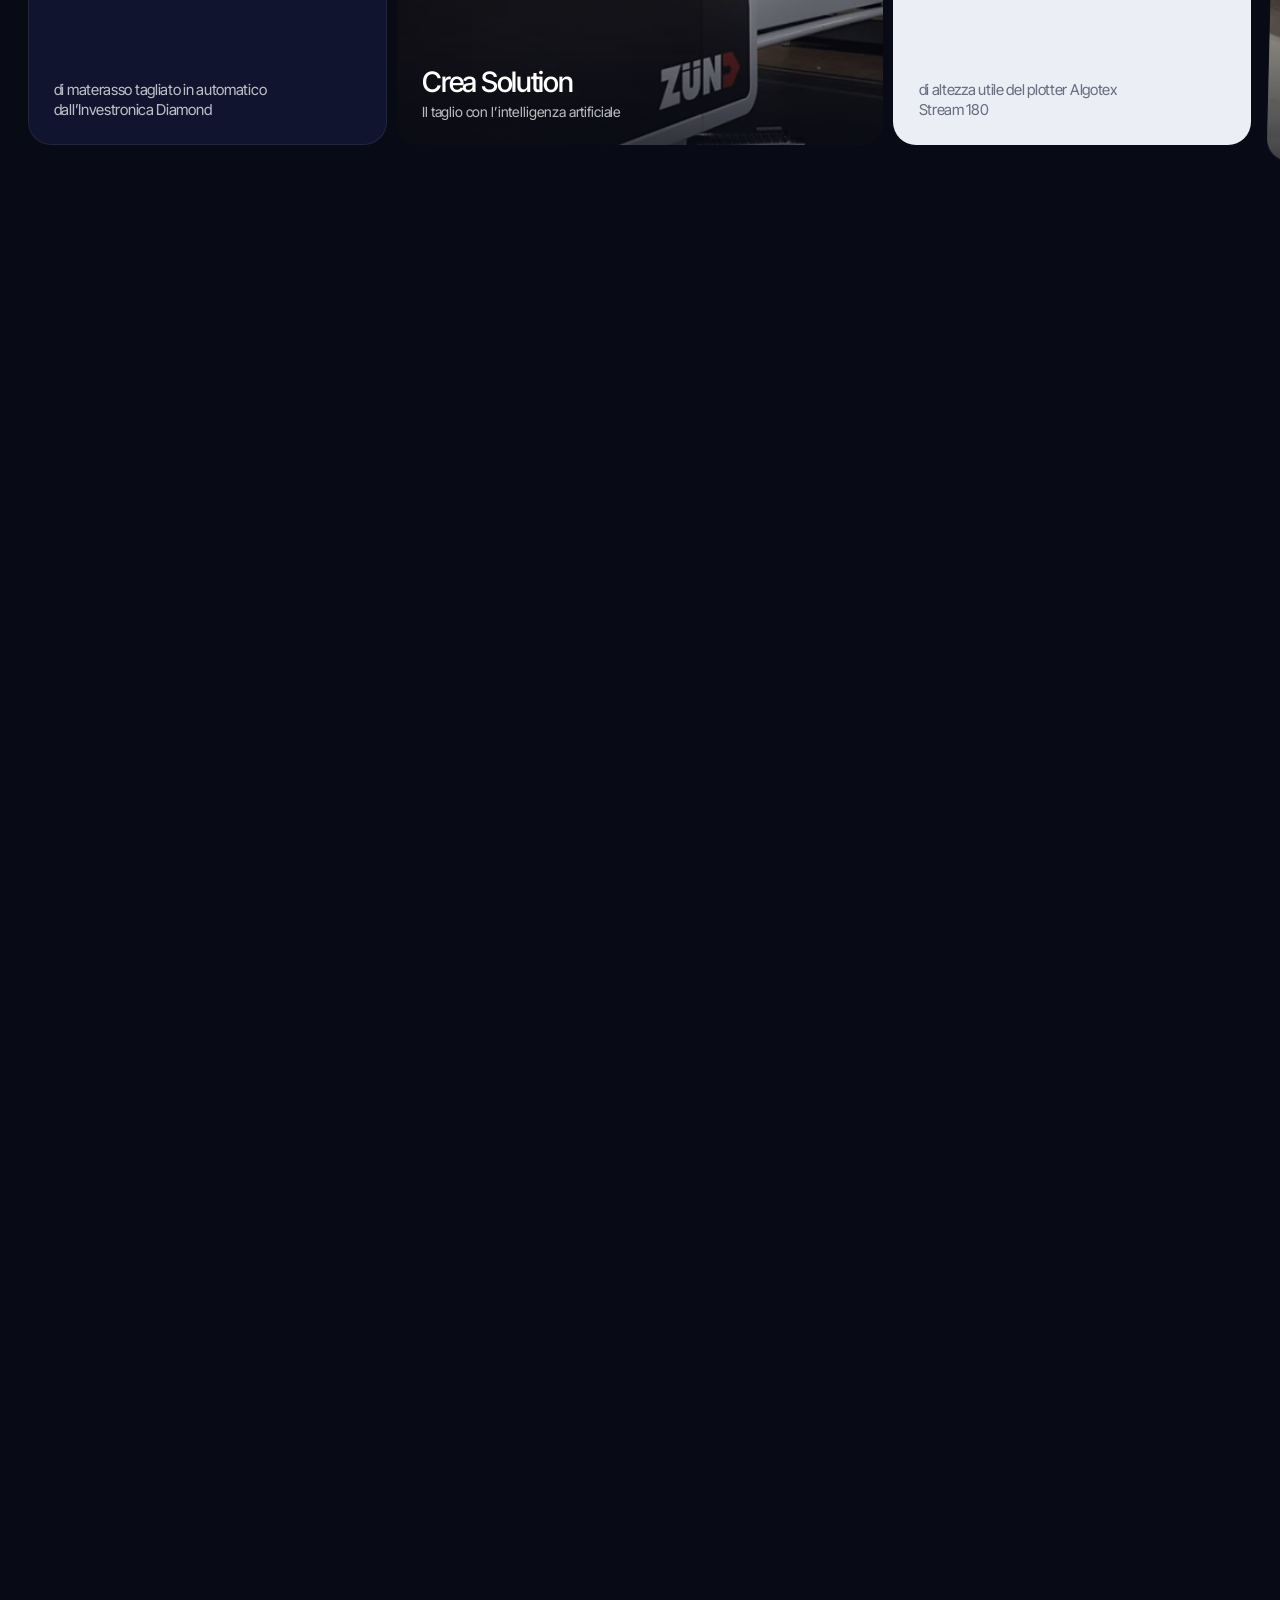
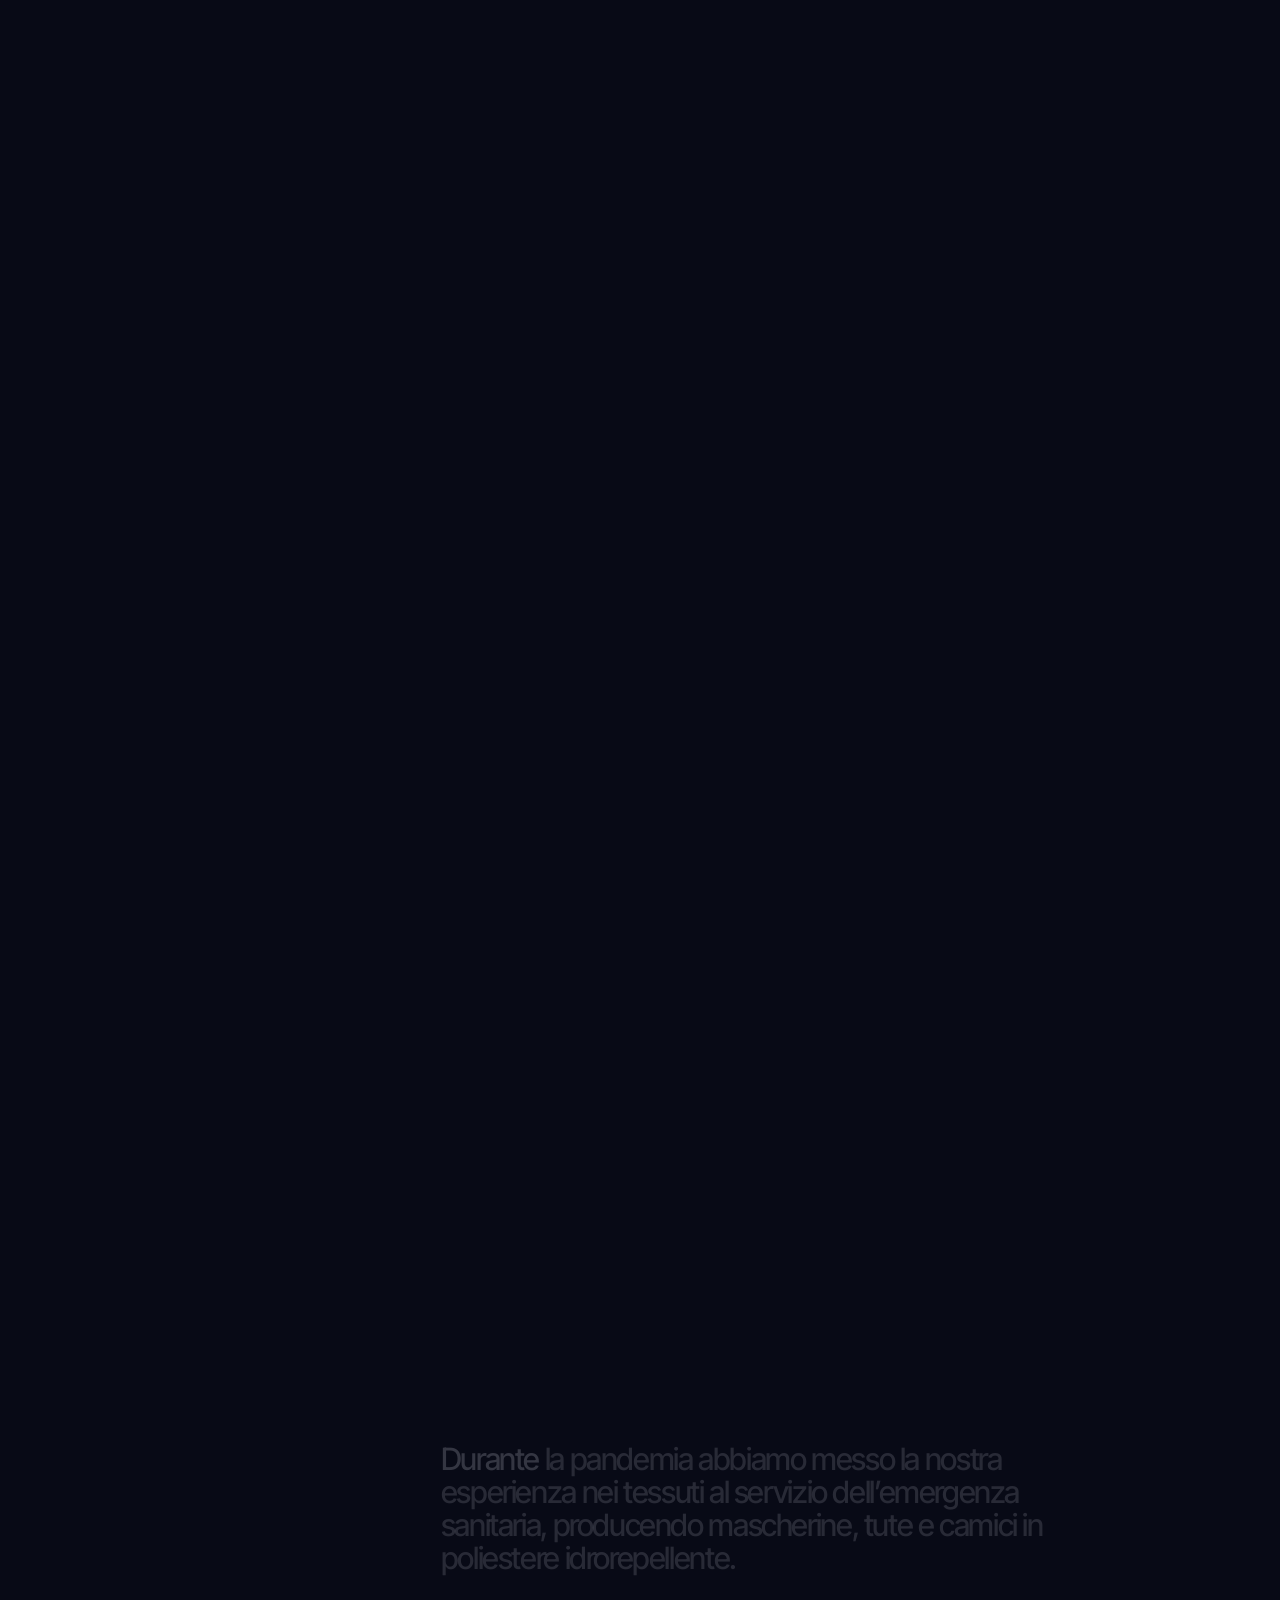
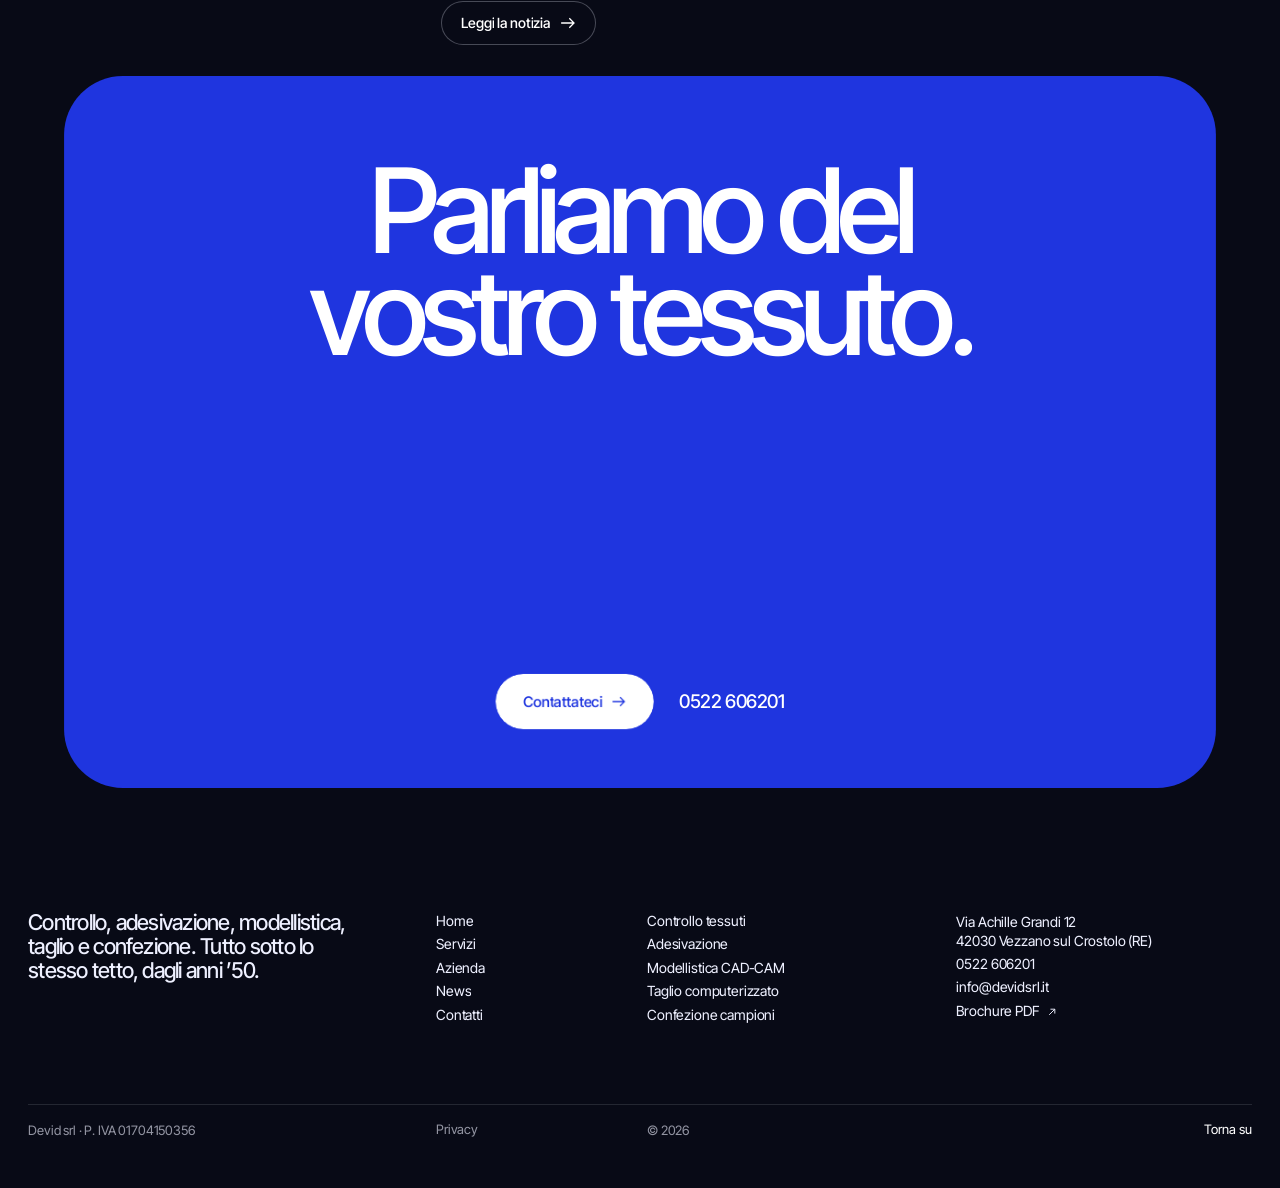
==== commit cadc60e5: "Parco macchine: tornato alla fila di carte che scorre di lato Co-Authored-By: Claude Opus 5.5 <norep" ====
--- a/azienda/index.html
+++ b/azienda/index.html
@@ -72,51 +72,15 @@
       </div>
     </section>
   </div>
-    <section class="pila" data-pila aria-labelledby="sguardo-t">
-    <div class="pila-testa">
-      <h2 id="sguardo-t" class="pila-titolo" data-righe>Macchine sempre aggiornate,<br>mani che sanno cosa fanno.</h2>
-    </div>
-    <div class="pila-mazzo">
-      <article class="pila-carta pila-scuro" data-pila-carta style="--i:0">
-        <figure class="pila-foto"><div class="pila-foto-dentro" data-pila-foto><img src="../assets/img/zund-portale-800.webp" srcset="../assets/img/zund-portale-800.webp 800w, ../assets/img/zund-portale-1400.webp 1400w, ../assets/img/zund-portale-2400.webp 2400w" sizes="(max-width: 760px) 92vw, 52vw" alt="Crea Solution" loading="lazy" decoding="async"></div></figure>
-        <div class="pila-info">
-          <h3 class="pila-reparto">Taglio con l’intelligenza artificiale</h3>
-          <p class="pila-cifra"><span data-pila-conta="7">7</span><small>cm</small></p>
-          <p class="pila-testo">di materasso tagliato in automatico dall’Investronica Diamond</p>
-          <ul class="pila-righe"><li data-pila-riga><span class="pila-nome">Crea Solution</span><span class="pila-desc">Il taglio con l’intelligenza artificiale</span></li><li data-pila-riga><span class="pila-nome">Investronica Diamond</span><span class="pila-desc">Taglio automatico del materasso, fino a 7 cm</span></li></ul>
-        </div>
-        <span class="pila-ombra" aria-hidden="true"></span>
-      </article><article class="pila-carta pila-chiaro" data-pila-carta style="--i:1">
-        <figure class="pila-foto"><div class="pila-foto-dentro" data-pila-foto><img src="../assets/img/taglio-testa-800.webp" srcset="../assets/img/taglio-testa-800.webp 800w, ../assets/img/taglio-testa-1400.webp 1400w" sizes="(max-width: 760px) 92vw, 52vw" alt="Morgan Next 2" loading="lazy" decoding="async"></div></figure>
-        <div class="pila-info">
-          <h3 class="pila-reparto">Taglio automatico</h3>
-          <p class="pila-cifra"><span data-pila-conta="5">5</span><small>cm</small></p>
-          <p class="pila-testo">di materasso con il taglio automatico del Morgan Next 2</p>
-          <ul class="pila-righe"><li data-pila-riga><span class="pila-nome">Morgan Next 2</span><span class="pila-desc">Taglio automatico fino a 5 cm</span></li></ul>
-        </div>
-        <span class="pila-ombra" aria-hidden="true"></span>
-      </article><article class="pila-carta pila-blu" data-pila-carta style="--i:2">
-        <figure class="pila-foto"><div class="pila-foto-dentro" data-pila-foto><img src="../assets/img/stesura-800.webp" srcset="../assets/img/stesura-800.webp 800w, ../assets/img/stesura-1400.webp 1400w" sizes="(max-width: 760px) 92vw, 52vw" alt="Oteman e Bkr" loading="lazy" decoding="async"></div></figure>
-        <div class="pila-info">
-          <h3 class="pila-reparto">Controllo e stesura</h3>
-          <p class="pila-cifra"><span data-pila-conta="1">1</span><small>m</small></p>
-          <p class="pila-testo">di diametro dei rotoli al banco di controllo</p>
-          <ul class="pila-righe"><li data-pila-riga><span class="pila-nome">Oteman e Bkr</span><span class="pila-desc">Stenditori elettronici con conveyor</span></li><li data-pila-riga><span class="pila-nome">Metodo Hoffman</span><span class="pila-desc">Prova vapore fino a 20 secondi</span></li></ul>
-        </div>
-        <span class="pila-ombra" aria-hidden="true"></span>
-      </article><article class="pila-carta pila-notte" data-pila-carta style="--i:3">
-        <figure class="pila-foto"><div class="pila-foto-dentro" data-pila-foto><img src="../assets/img/sagome-800.webp" srcset="../assets/img/sagome-800.webp 800w, ../assets/img/sagome-1400.webp 1400w" sizes="(max-width: 760px) 92vw, 52vw" alt="Intelli-di" loading="lazy" decoding="async"></div></figure>
-        <div class="pila-info">
-          <h3 class="pila-reparto">Modellistica</h3>
-          <p class="pila-cifra"><span data-pila-conta="200">200</span><small>cm</small></p>
-          <p class="pila-testo">di altezza utile del plotter Algotex Stream 180</p>
-          <ul class="pila-righe"><li data-pila-riga><span class="pila-nome">Intelli-di</span><span class="pila-desc">Cartamodelli digitalizzati da una fotografia</span></li><li data-pila-riga><span class="pila-nome">Algotex Stream 180</span><span class="pila-desc">Il plotter della modellistica</span></li></ul>
-        </div>
-        <span class="pila-ombra" aria-hidden="true"></span>
-      </article>
-    </div>
-    <div class="pila-fine">
-      <a class="bottone bottone-linea" href="../servizi/taglio-tessuti/" data-tenda="Taglio computerizzato" data-magnete><span class="bottone-fondo"></span><span class="bottone-testo"><span data-gira>Tutte le macchine del taglio</span><svg class="g g-dx" viewBox="0 0 18 14" aria-hidden="true"><path d="M1 7h15M10.5 1.5 16 7l-5.5 5.5" fill="none" stroke="currentColor" stroke-width="1.5"/></svg></span></a>
+    <section class="sguardo" data-sguardo aria-labelledby="sguardo-t">
+    <div class="sguardo-palco">
+      <div class="sguardo-testa">
+        <h2 id="sguardo-t" class="sguardo-titolo" data-righe>Macchine sempre aggiornate,<br>mani che sanno cosa fanno.</h2>
+      </div>
+      <div class="sguardo-binario" data-sguardo-binario>
+        <div class="sguardo-carta sguardo-dato sguardo-scuro"><p class="sguardo-cifra"><span data-conta-lato="7">7</span><small>cm</small></p><p class="sguardo-testo">di materasso tagliato in automatico dall’Investronica Diamond</p></div><figure class="sguardo-carta sguardo-foto"><div class="sguardo-foto-dentro"><img src="../assets/img/zund-portale-800.webp" srcset="../assets/img/zund-portale-800.webp 800w, ../assets/img/zund-portale-1400.webp 1400w, ../assets/img/zund-portale-2400.webp 2400w" sizes="(max-width: 760px) 80vw, 34vw" alt="Il taglio con l’intelligenza artificiale" loading="lazy" decoding="async"></div><figcaption><span class="sguardo-nome">Crea Solution</span><span class="sguardo-sotto">Il taglio con l’intelligenza artificiale</span></figcaption></figure><div class="sguardo-carta sguardo-dato sguardo-chiaro"><p class="sguardo-cifra"><span data-conta-lato="200">200</span><small>cm</small></p><p class="sguardo-testo">di altezza utile del plotter Algotex Stream 180</p></div><figure class="sguardo-carta sguardo-foto"><div class="sguardo-foto-dentro"><img src="../assets/img/taglio-testa-800.webp" srcset="../assets/img/taglio-testa-800.webp 800w, ../assets/img/taglio-testa-1400.webp 1400w" sizes="(max-width: 760px) 80vw, 34vw" alt="Taglio automatico fino a 5 cm" loading="lazy" decoding="async"></div><figcaption><span class="sguardo-nome">Morgan Next 2</span><span class="sguardo-sotto">Taglio automatico fino a 5 cm</span></figcaption></figure><div class="sguardo-carta sguardo-dato sguardo-blu"><p class="sguardo-cifra"><span data-conta-lato="1">1</span><small>m</small></p><p class="sguardo-testo">di diametro dei rotoli al banco di controllo</p></div><figure class="sguardo-carta sguardo-foto"><div class="sguardo-foto-dentro"><img src="../assets/img/stesura-800.webp" srcset="../assets/img/stesura-800.webp 800w, ../assets/img/stesura-1400.webp 1400w" sizes="(max-width: 760px) 80vw, 34vw" alt="Stenditori elettronici con conveyor" loading="lazy" decoding="async"></div><figcaption><span class="sguardo-nome">Oteman e Bkr</span><span class="sguardo-sotto">Stenditori elettronici con conveyor</span></figcaption></figure><div class="sguardo-carta sguardo-dato sguardo-scuro"><p class="sguardo-cifra"><span data-conta-lato="20">20</span><small>s</small></p><p class="sguardo-testo">al massimo di prova vapore, col metodo Hoffman</p></div><figure class="sguardo-carta sguardo-foto"><div class="sguardo-foto-dentro"><img src="../assets/img/sagome-800.webp" srcset="../assets/img/sagome-800.webp 800w, ../assets/img/sagome-1400.webp 1400w" sizes="(max-width: 760px) 80vw, 34vw" alt="Cartamodelli digitalizzati da una fotografia" loading="lazy" decoding="async"></div><figcaption><span class="sguardo-nome">Intelli-di</span><span class="sguardo-sotto">Cartamodelli digitalizzati da una fotografia</span></figcaption></figure>
+        <a class="sguardo-carta sguardo-fine" href="../servizi/taglio-tessuti/" data-tenda="Taglio computerizzato"><span>Tutte le macchine del taglio</span><span class="sguardo-fine-cerchio"><svg class="g g-dx" viewBox="0 0 18 14" aria-hidden="true"><path d="M1 7h15M10.5 1.5 16 7l-5.5 5.5" fill="none" stroke="currentColor" stroke-width="1.5"/></svg></span></a>
+      </div>
     </div>
   </section>
   <div class="blocchi blocchi-dopo">
--- a/assets/css/sito.css
+++ b/assets/css/sito.css
@@ -877,39 +877,3 @@
   .apertura-testo { margin-left: auto; }
 }
 .apertura-tag { justify-content: center; }
-
-/* ---------- parco macchine: le schede che si impilano allo scroll ---------- */
-.pila { position: relative; padding: var(--spazio) 0 calc(var(--spazio) * .8); color: #fff; }
-.pila-testa { text-align: center; padding: 0 calc(var(--m) * 2) clamp(40px, 5vw, 80px); }
-.pila-titolo { font-size: clamp(34px, 4.4vw, 84px); font-weight: 520; letter-spacing: -.055em; line-height: .95; color: #fff; }
-.pila-mazzo { position: relative; padding: 0 var(--m); }
-.pila-carta { --alto: max(90px, 11vh); position: sticky; top: calc(var(--alto) + var(--i) * 14px); height: min(calc(100vh - var(--alto) - 8vh), 680px); margin-bottom: 14vh; border-radius: var(--raggio); overflow: hidden; display: grid; grid-template-columns: 1.15fr 1fr; transform-origin: 50% 0; will-change: transform; isolation: isolate; box-shadow: 0 -18px 50px rgba(0, 0, 0, .35); }
-.pila-carta:last-child { margin-bottom: 0; }
-.pila-scuro { background: #10142f; box-shadow: 0 -18px 50px rgba(0, 0, 0, .35), inset 0 0 0 1px rgba(238, 240, 255, .08); }
-.pila-chiaro { background: #eceef5; color: var(--inchiostro); }
-.pila-blu { background: var(--blu); }
-.pila-notte { background: #161b44; box-shadow: 0 -18px 50px rgba(0, 0, 0, .35), inset 0 0 0 1px rgba(238, 240, 255, .1); }
-.pila-foto { position: relative; margin: 10px; border-radius: calc(var(--raggio) - 6px); overflow: hidden; background: #0b0e22; }
-.pila-foto-dentro { position: absolute; inset: 0; }
-.pila-foto img { width: 100%; height: 100%; object-fit: cover; transform-origin: 50% 50%; }
-.pila-info { position: relative; display: flex; flex-direction: column; padding: clamp(24px, 3vw, 56px); min-width: 0; }
-.pila-reparto { font-size: clamp(22px, 2.1vw, 38px); font-weight: 520; letter-spacing: -.045em; line-height: 1; }
-.pila-cifra { margin-top: auto; font-size: clamp(96px, 11vw, 210px); font-weight: 480; letter-spacing: -.07em; line-height: .8; font-variant-numeric: tabular-nums; }
-.pila-cifra small { font-size: .2em; letter-spacing: -.02em; margin-left: .18em; opacity: .65; vertical-align: top; position: relative; top: .3em; }
-.pila-testo { margin-top: clamp(14px, 1.4vw, 22px); max-width: 22em; font-size: clamp(15px, 1.1vw, 18px); line-height: 1.3; letter-spacing: -.02em; opacity: .72; }
-.pila-righe { list-style: none; margin: clamp(22px, 2.6vw, 44px) 0 0; padding: 0; }
-.pila-righe li { display: flex; justify-content: space-between; align-items: baseline; gap: 18px; padding: 14px 0; border-top: 1px solid currentColor; border-top-color: rgba(255, 255, 255, .16); font-size: clamp(14px, 1vw, 16px); }
-.pila-chiaro .pila-righe li { border-top-color: rgba(11, 12, 20, .14); }
-.pila-nome { font-weight: 520; letter-spacing: -.02em; white-space: nowrap; }
-.pila-desc { opacity: .66; text-align: right; }
-.pila-ombra { position: absolute; inset: 0; z-index: 5; background: #05060f; opacity: 0; pointer-events: none; }
-.pila-fine { display: flex; justify-content: center; padding-top: clamp(40px, 5vw, 80px); }
-@media (max-width: 760px) {
-  .pila-carta { --alto: 76px; grid-template-columns: 1fr; grid-template-rows: 38% 1fr; height: calc(100svh - var(--alto) - 24px); max-height: 640px; margin-bottom: 10vh; }
-  .pila-foto { margin: 8px 8px 0; }
-  .pila-info { padding: 20px 20px 18px; }
-  .pila-cifra { margin-top: auto; font-size: clamp(76px, 24vw, 110px); }
-  .pila-righe { margin-top: 16px; }
-  .pila-righe li { flex-direction: column; gap: 2px; padding: 10px 0; }
-  .pila-desc { text-align: left; }
-}
